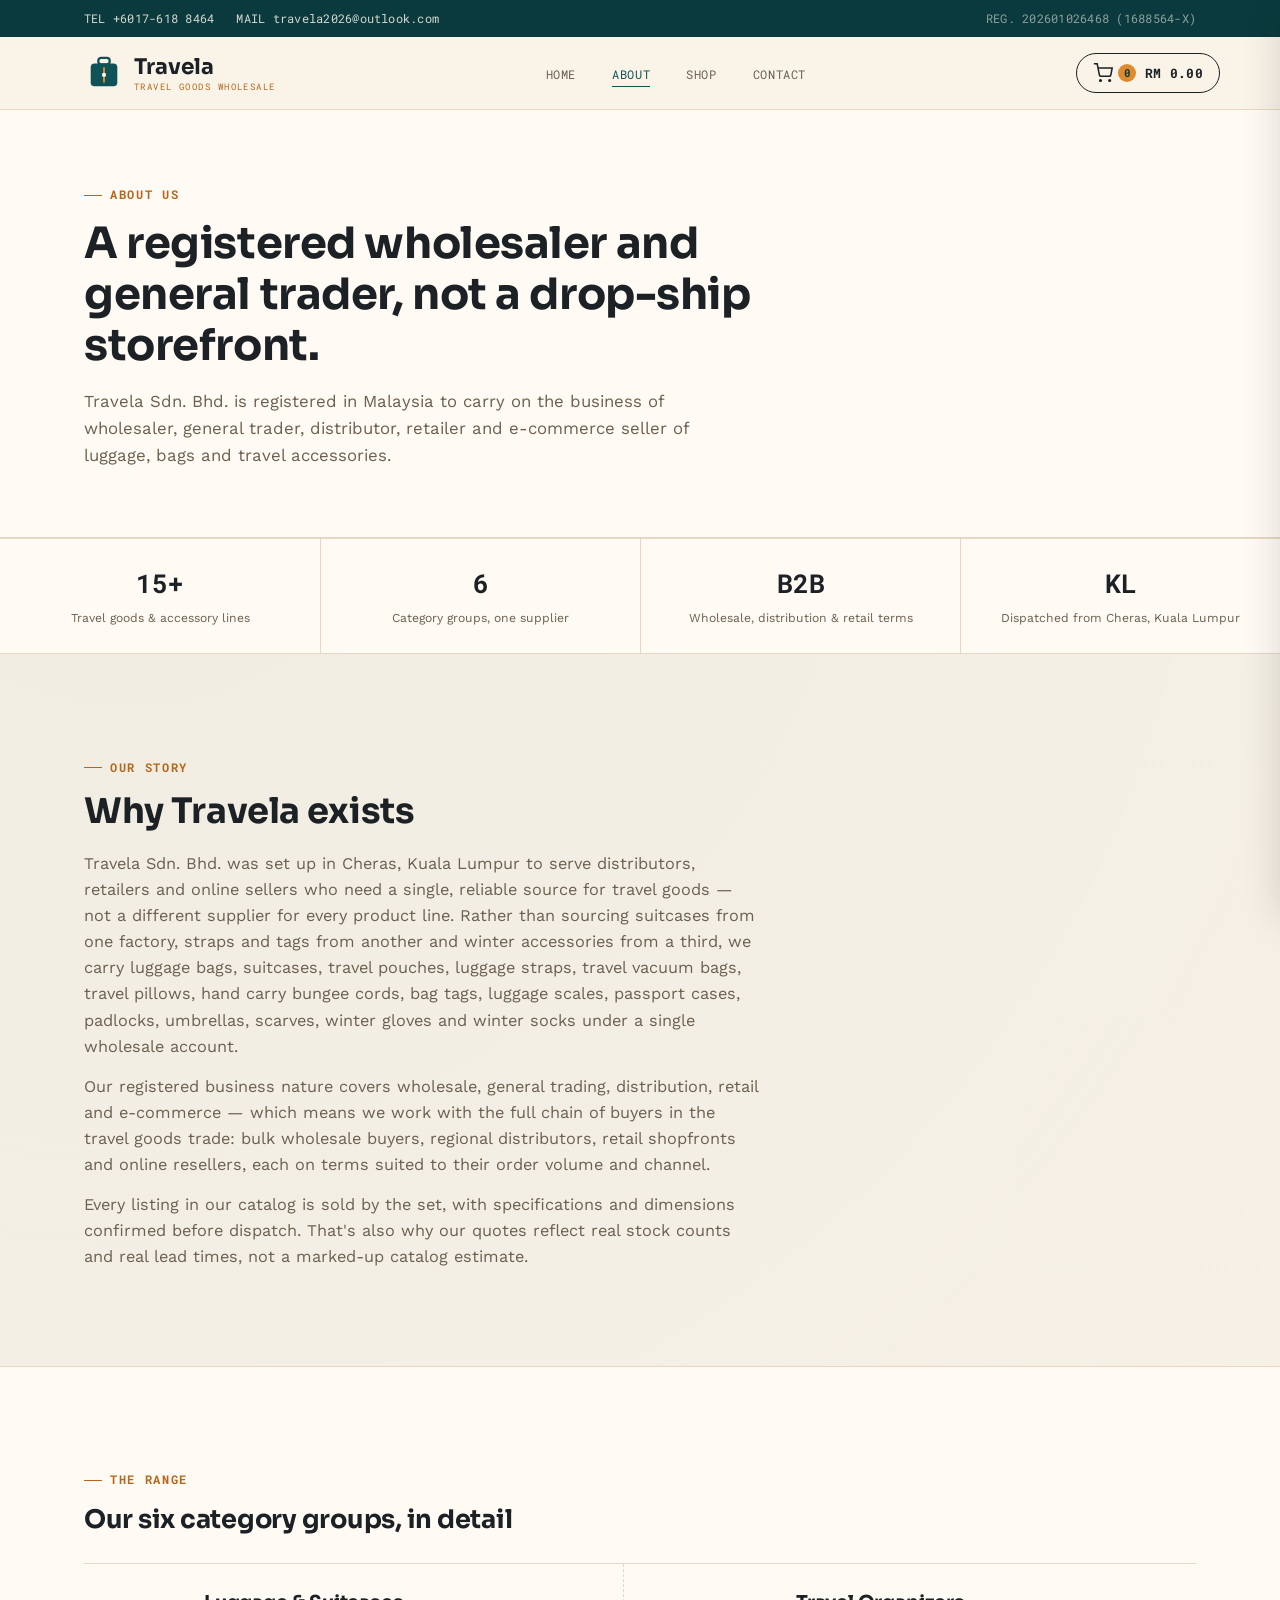
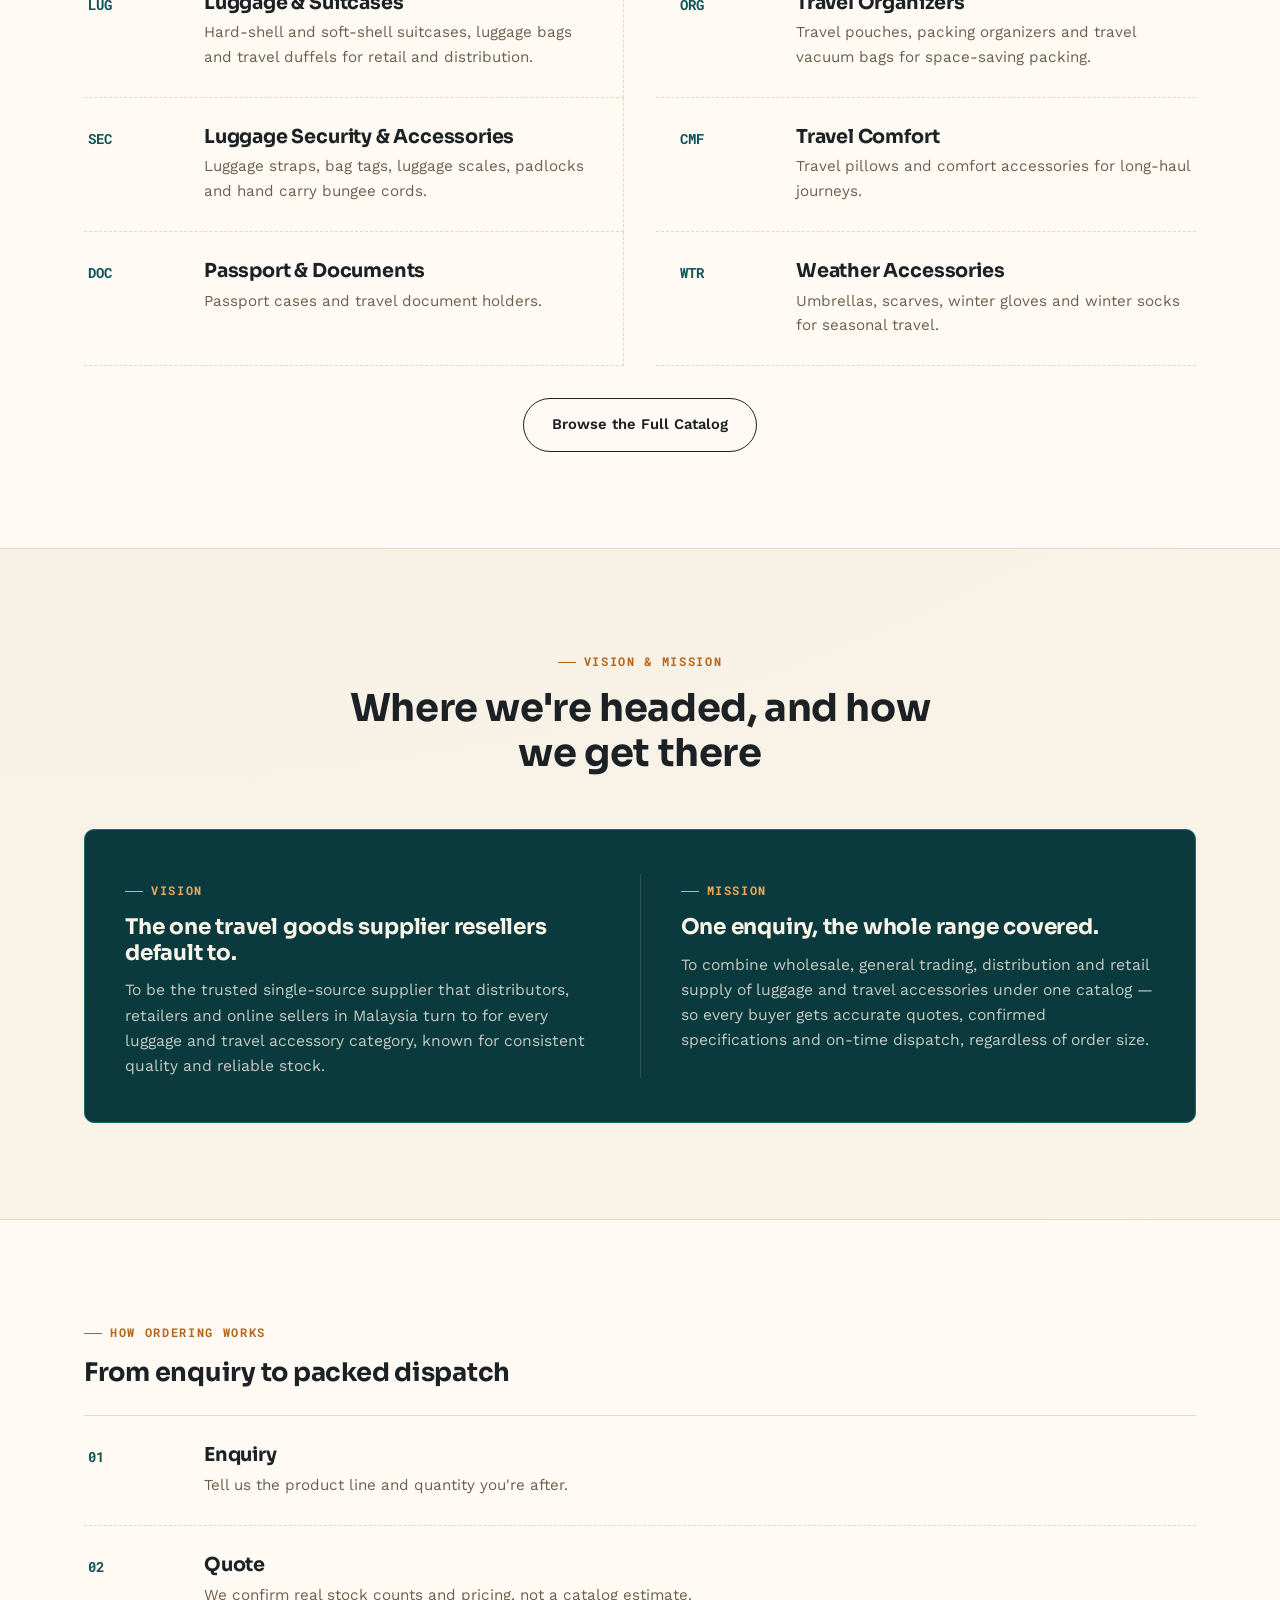
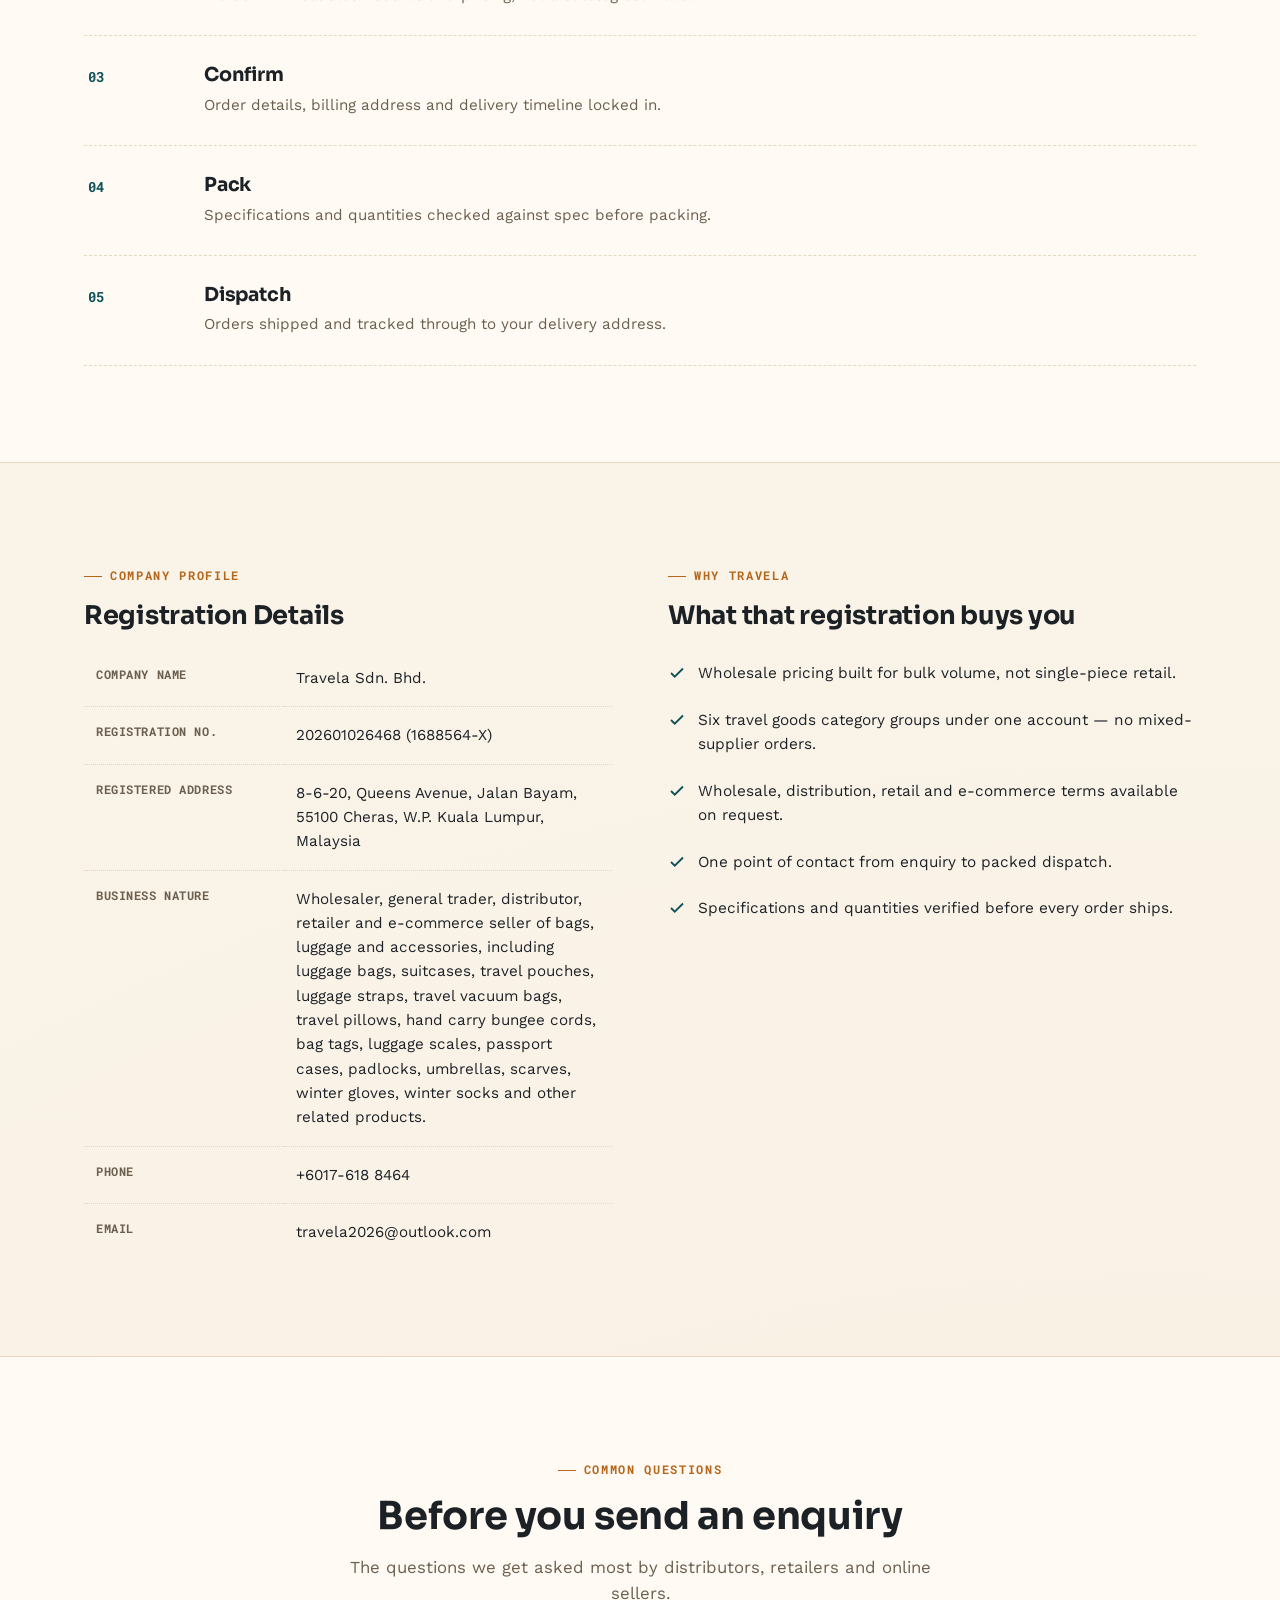
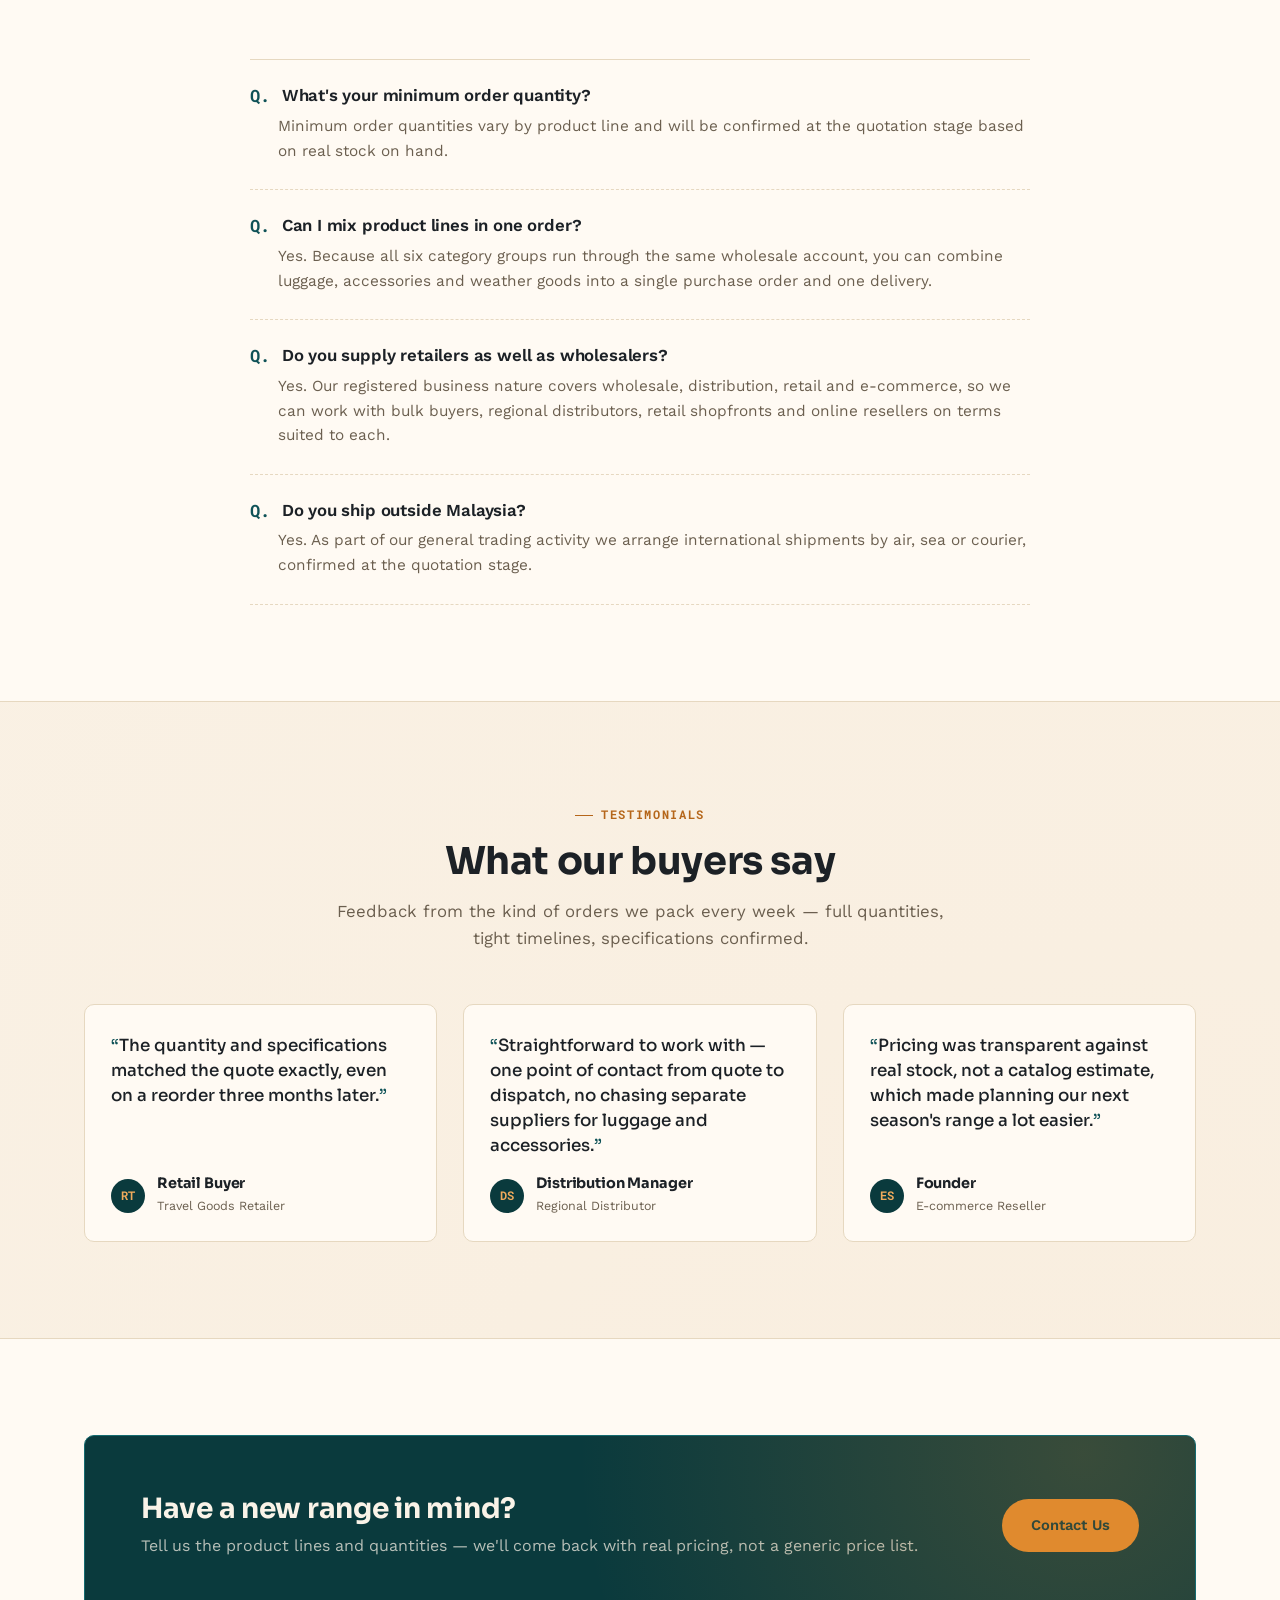
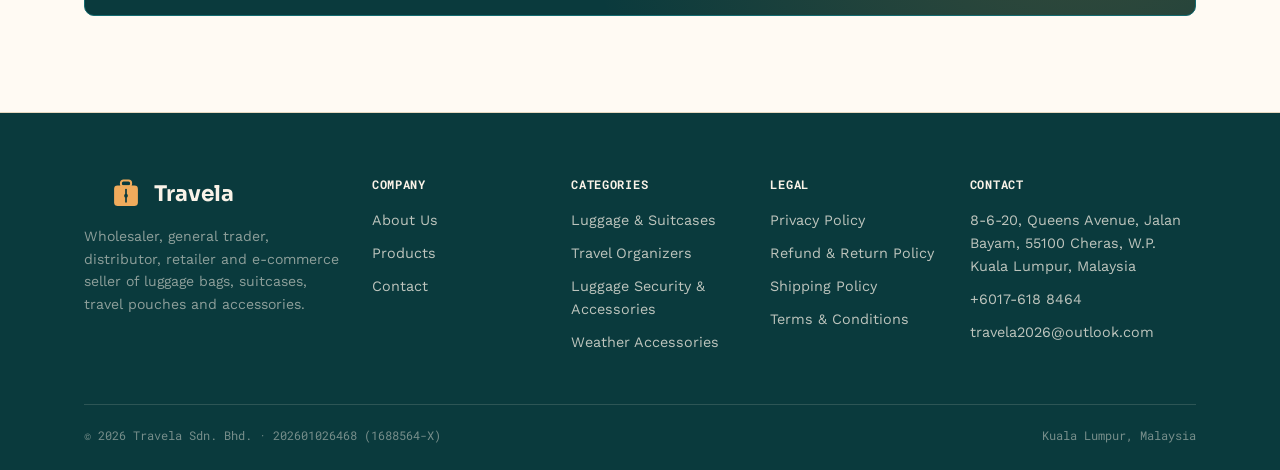
==== about.html @ ce54774d "Initial commit Travela Sdn. Bhd. — wholesale luggage, bags and travel accessories. Full site scaffol" ====
<!doctype html>
<html lang="en">
<head>
<meta charset="UTF-8">
<meta name="viewport" content="width=device-width, initial-scale=1.0">
<title>About Us | Travela Sdn. Bhd.</title>
<meta name="description" content="Learn about Travela Sdn. Bhd. — company registration, business nature and what we offer as a wholesaler, general trader, distributor, retailer and e-commerce seller of luggage, bags and travel accessories.">
<meta property="og:title" content="About Us | Travela Sdn. Bhd.">
<meta property="og:description" content="Learn about Travela Sdn. Bhd. — company registration, business nature and what we offer as a wholesaler, general trader, distributor, retailer and e-commerce seller of luggage, bags and travel accessories.">
<meta property="og:type" content="website">
<meta property="og:url" content="https://travela.shop/about">
<meta name="twitter:card" content="summary">
<link rel="icon" type="image/svg+xml" href="assets/favicon.svg">
<link rel="stylesheet" href="css/style.css">
</head>
<body>

<div class="topbar">
  <div class="container">
    <div class="contact-links">
      <span>TEL +6017-618 8464</span>
      <span>MAIL travela2026@outlook.com</span>
    </div>
    <div class="reg-no">REG. 202601026468 (1688564-X)</div>
  </div>
</div>

<header class="site-header">
  <nav class="nav container">
    <a href="/" class="brand">
      <svg class="brand-mark" viewBox="0 0 40 40">
        <rect x="14" y="4" width="12" height="7" rx="3" fill="none" stroke="var(--petrol)" stroke-width="2.4"/>
        <rect x="6" y="10" width="28" height="24" rx="4" fill="var(--petrol)"/>
        <rect x="19" y="14" width="2" height="16" fill="var(--amber)"/>
        <circle cx="20" cy="22" r="2.2" fill="var(--sand)"/>
      </svg>
      <span class="brand-text">Travela<small>Travel Goods Wholesale</small></span>
    </a>
    <ul class="nav-links">
      <li><a href="/">Home</a></li>
      <li><a href="about" class="active">About</a></li>
      <li><a href="products">Shop</a></li>
      <li><a href="contact">Contact</a></li>
    </ul>
    <div class="nav-actions">
      <button type="button" class="cart-toggle" data-cart-toggle aria-label="Open quote cart" aria-expanded="false">
        <svg class="cart-toggle__icon" width="20" height="20" viewBox="0 0 24 24" fill="none" stroke="currentColor" stroke-width="1.8"><circle cx="9" cy="21" r="1"/><circle cx="20" cy="21" r="1"/><path d="M1 1h4l2.68 13.39a2 2 0 0 0 2 1.61h9.72a2 2 0 0 0 2-1.61L23 6H6"/></svg>
        <span class="cart-count" data-cart-count>0</span>
        <span class="cart-toggle__total" data-cart-total>RM 0</span>
      </button>
      <button class="nav-toggle" aria-label="Toggle navigation" aria-expanded="false">
        <span></span><span></span><span></span>
      </button>
    </div>
  </nav>
</header>

<section class="about-hero">
  <div class="container">
    <span class="eyebrow">About Us</span>
    <h1 style="font-size:clamp(1.9rem,3.5vw,2.7rem); max-width:760px;">A registered wholesaler and general trader, not a drop-ship storefront.</h1>
    <p style="color:var(--muted); max-width:640px; margin-top:16px; font-size:1.05rem;">Travela Sdn. Bhd. is registered in Malaysia to carry on the business of wholesaler, general trader, distributor, retailer and e-commerce seller of luggage, bags and travel accessories.</p>
  </div>
</section>

<section class="stat-strip">
  <div data-reveal>
    <strong>15+</strong>
    <span>Travel goods &amp; accessory lines</span>
  </div>
  <div data-reveal>
    <strong>6</strong>
    <span>Category groups, one supplier</span>
  </div>
  <div data-reveal>
    <strong>B2B</strong>
    <span>Wholesale, distribution &amp; retail terms</span>
  </div>
  <div data-reveal>
    <strong>KL</strong>
    <span>Dispatched from Cheras, Kuala Lumpur</span>
  </div>
</section>

<section class="section">
  <div class="container">
    <span class="eyebrow">Our Story</span>
    <h2 style="font-size:clamp(1.6rem,3vw,2.2rem); max-width:720px; margin-bottom:18px;">Why Travela exists</h2>
    <p style="color:var(--muted); max-width:680px; font-size:1.02rem; margin-bottom:14px;">Travela Sdn. Bhd. was set up in Cheras, Kuala Lumpur to serve distributors, retailers and online sellers who need a single, reliable source for travel goods &mdash; not a different supplier for every product line. Rather than sourcing suitcases from one factory, straps and tags from another and winter accessories from a third, we carry luggage bags, suitcases, travel pouches, luggage straps, travel vacuum bags, travel pillows, hand carry bungee cords, bag tags, luggage scales, passport cases, padlocks, umbrellas, scarves, winter gloves and winter socks under a single wholesale account.</p>
    <p style="color:var(--muted); max-width:680px; font-size:1.02rem; margin-bottom:14px;">Our registered business nature covers wholesale, general trading, distribution, retail and e-commerce &mdash; which means we work with the full chain of buyers in the travel goods trade: bulk wholesale buyers, regional distributors, retail shopfronts and online resellers, each on terms suited to their order volume and channel.</p>
    <p style="color:var(--muted); max-width:680px; font-size:1.02rem;">Every listing in our catalog is sold by the set, with specifications and dimensions confirmed before dispatch. That's also why our quotes reflect real stock counts and real lead times, not a marked-up catalog estimate.</p>
  </div>
</section>

<section class="section section--alt">
  <div class="container">
    <div class="section-head" style="text-align:left; margin:0 0 28px; max-width:none;">
      <span class="eyebrow">The Range</span>
      <h2 style="font-size:1.6rem;">Our six category groups, in detail</h2>
    </div>
    <div class="rail rail--split">
      <div class="rail-row" data-reveal>
        <span class="rail-code mono">LUG</span>
        <div class="rail-body">
          <h3>Luggage &amp; Suitcases</h3>
          <p>Hard-shell and soft-shell suitcases, luggage bags and travel duffels for retail and distribution.</p>
        </div>
      </div>
      <div class="rail-row" data-reveal>
        <span class="rail-code mono">ORG</span>
        <div class="rail-body">
          <h3>Travel Organizers</h3>
          <p>Travel pouches, packing organizers and travel vacuum bags for space-saving packing.</p>
        </div>
      </div>
      <div class="rail-row" data-reveal>
        <span class="rail-code mono">SEC</span>
        <div class="rail-body">
          <h3>Luggage Security &amp; Accessories</h3>
          <p>Luggage straps, bag tags, luggage scales, padlocks and hand carry bungee cords.</p>
        </div>
      </div>
      <div class="rail-row" data-reveal>
        <span class="rail-code mono">CMF</span>
        <div class="rail-body">
          <h3>Travel Comfort</h3>
          <p>Travel pillows and comfort accessories for long-haul journeys.</p>
        </div>
      </div>
      <div class="rail-row" data-reveal>
        <span class="rail-code mono">DOC</span>
        <div class="rail-body">
          <h3>Passport &amp; Documents</h3>
          <p>Passport cases and travel document holders.</p>
        </div>
      </div>
      <div class="rail-row" data-reveal>
        <span class="rail-code mono">WTR</span>
        <div class="rail-body">
          <h3>Weather Accessories</h3>
          <p>Umbrellas, scarves, winter gloves and winter socks for seasonal travel.</p>
        </div>
      </div>
    </div>
    <div style="text-align:center; margin-top:32px;">
      <a href="products" class="btn btn--outline-dark">Browse the Full Catalog</a>
    </div>
  </div>
</section>

<section class="section">
  <div class="container">
    <div class="section-head">
      <span class="eyebrow">Vision &amp; Mission</span>
      <h2>Where we're headed, and how we get there</h2>
    </div>
    <div class="compass-panel" data-reveal>
      <div>
        <span class="eyebrow">Vision</span>
        <h3>The one travel goods supplier resellers default to.</h3>
        <p>To be the trusted single-source supplier that distributors, retailers and online sellers in Malaysia turn to for every luggage and travel accessory category, known for consistent quality and reliable stock.</p>
      </div>
      <div class="compass-panel__divider" aria-hidden="true"></div>
      <div>
        <span class="eyebrow">Mission</span>
        <h3>One enquiry, the whole range covered.</h3>
        <p>To combine wholesale, general trading, distribution and retail supply of luggage and travel accessories under one catalog &mdash; so every buyer gets accurate quotes, confirmed specifications and on-time dispatch, regardless of order size.</p>
      </div>
    </div>
  </div>
</section>

<section class="section section--alt">
  <div class="container">
    <div class="section-head" style="text-align:left; margin:0 0 28px; max-width:none;">
      <span class="eyebrow">How Ordering Works</span>
      <h2 style="font-size:1.6rem;">From enquiry to packed dispatch</h2>
    </div>
    <div class="rail">
      <div class="rail-row" data-reveal>
        <span class="rail-code mono">01</span>
        <div class="rail-body">
          <h3>Enquiry</h3>
          <p>Tell us the product line and quantity you're after.</p>
        </div>
      </div>
      <div class="rail-row" data-reveal>
        <span class="rail-code mono">02</span>
        <div class="rail-body">
          <h3>Quote</h3>
          <p>We confirm real stock counts and pricing, not a catalog estimate.</p>
        </div>
      </div>
      <div class="rail-row" data-reveal>
        <span class="rail-code mono">03</span>
        <div class="rail-body">
          <h3>Confirm</h3>
          <p>Order details, billing address and delivery timeline locked in.</p>
        </div>
      </div>
      <div class="rail-row" data-reveal>
        <span class="rail-code mono">04</span>
        <div class="rail-body">
          <h3>Pack</h3>
          <p>Specifications and quantities checked against spec before packing.</p>
        </div>
      </div>
      <div class="rail-row" data-reveal>
        <span class="rail-code mono">05</span>
        <div class="rail-body">
          <h3>Dispatch</h3>
          <p>Orders shipped and tracked through to your delivery address.</p>
        </div>
      </div>
    </div>
  </div>
</section>

<section class="section">
  <div class="container">
    <div class="two-col">
      <div data-reveal>
        <span class="eyebrow">Company Profile</span>
        <h2 style="font-size:1.6rem; margin-bottom:20px;">Registration Details</h2>
        <table class="info-table">
          <tr><th>Company Name</th><td>Travela Sdn. Bhd.</td></tr>
          <tr><th>Registration No.</th><td>202601026468 (1688564-X)</td></tr>
          <tr><th>Registered Address</th><td>8-6-20, Queens Avenue, Jalan Bayam, 55100 Cheras, W.P. Kuala Lumpur, Malaysia</td></tr>
          <tr><th>Business Nature</th><td>Wholesaler, general trader, distributor, retailer and e-commerce seller of bags, luggage and accessories, including luggage bags, suitcases, travel pouches, luggage straps, travel vacuum bags, travel pillows, hand carry bungee cords, bag tags, luggage scales, passport cases, padlocks, umbrellas, scarves, winter gloves, winter socks and other related products.</td></tr>
          <tr><th>Phone</th><td><a href="tel:+60176188464">+6017-618 8464</a></td></tr>
          <tr><th>Email</th><td><a href="mailto:travela2026@outlook.com">travela2026@outlook.com</a></td></tr>
        </table>
      </div>
      <div data-reveal>
        <span class="eyebrow">Why Travela</span>
        <h2 style="font-size:1.6rem; margin-bottom:20px;">What that registration buys you</h2>
        <ul class="checklist">
          <li><svg width="18" height="18" viewBox="0 0 24 24" fill="none" stroke="currentColor" stroke-width="2.5"><path d="M20 6 9 17l-5-5"/></svg> Wholesale pricing built for bulk volume, not single-piece retail.</li>
          <li><svg width="18" height="18" viewBox="0 0 24 24" fill="none" stroke="currentColor" stroke-width="2.5"><path d="M20 6 9 17l-5-5"/></svg> Six travel goods category groups under one account &mdash; no mixed-supplier orders.</li>
          <li><svg width="18" height="18" viewBox="0 0 24 24" fill="none" stroke="currentColor" stroke-width="2.5"><path d="M20 6 9 17l-5-5"/></svg> Wholesale, distribution, retail and e-commerce terms available on request.</li>
          <li><svg width="18" height="18" viewBox="0 0 24 24" fill="none" stroke="currentColor" stroke-width="2.5"><path d="M20 6 9 17l-5-5"/></svg> One point of contact from enquiry to packed dispatch.</li>
          <li><svg width="18" height="18" viewBox="0 0 24 24" fill="none" stroke="currentColor" stroke-width="2.5"><path d="M20 6 9 17l-5-5"/></svg> Specifications and quantities verified before every order ships.</li>
        </ul>
      </div>
    </div>
  </div>
</section>

<section class="section section--alt">
  <div class="container">
    <div class="section-head">
      <span class="eyebrow">Common Questions</span>
      <h2>Before you send an enquiry</h2>
      <p>The questions we get asked most by distributors, retailers and online sellers.</p>
    </div>
    <div class="faq-list">
      <div class="faq-item" data-reveal>
        <h3>What's your minimum order quantity?</h3>
        <p>Minimum order quantities vary by product line and will be confirmed at the quotation stage based on real stock on hand.</p>
      </div>
      <div class="faq-item" data-reveal>
        <h3>Can I mix product lines in one order?</h3>
        <p>Yes. Because all six category groups run through the same wholesale account, you can combine luggage, accessories and weather goods into a single purchase order and one delivery.</p>
      </div>
      <div class="faq-item" data-reveal>
        <h3>Do you supply retailers as well as wholesalers?</h3>
        <p>Yes. Our registered business nature covers wholesale, distribution, retail and e-commerce, so we can work with bulk buyers, regional distributors, retail shopfronts and online resellers on terms suited to each.</p>
      </div>
      <div class="faq-item" data-reveal>
        <h3>Do you ship outside Malaysia?</h3>
        <p>Yes. As part of our general trading activity we arrange international shipments by air, sea or courier, confirmed at the quotation stage.</p>
      </div>
    </div>
  </div>
</section>

<section class="section">
  <div class="container">
    <div class="section-head">
      <span class="eyebrow">Testimonials</span>
      <h2>What our buyers say</h2>
      <p>Feedback from the kind of orders we pack every week &mdash; full quantities, tight timelines, specifications confirmed.</p>
    </div>
    <div class="grid grid--3">
      <div class="testimonial-card" data-reveal>
        <p class="testimonial-quote">The quantity and specifications matched the quote exactly, even on a reorder three months later.</p>
        <div class="testimonial-attrib">
          <div class="testimonial-mark">RT</div>
          <div>
            <h4>Retail Buyer</h4>
            <span>Travel Goods Retailer</span>
          </div>
        </div>
      </div>
      <div class="testimonial-card" data-reveal>
        <p class="testimonial-quote">Straightforward to work with &mdash; one point of contact from quote to dispatch, no chasing separate suppliers for luggage and accessories.</p>
        <div class="testimonial-attrib">
          <div class="testimonial-mark">DS</div>
          <div>
            <h4>Distribution Manager</h4>
            <span>Regional Distributor</span>
          </div>
        </div>
      </div>
      <div class="testimonial-card" data-reveal>
        <p class="testimonial-quote">Pricing was transparent against real stock, not a catalog estimate, which made planning our next season's range a lot easier.</p>
        <div class="testimonial-attrib">
          <div class="testimonial-mark">ES</div>
          <div>
            <h4>Founder</h4>
            <span>E-commerce Reseller</span>
          </div>
        </div>
      </div>
    </div>
  </div>
</section>

<section class="section section--alt">
  <div class="container">
    <div class="cta-banner">
      <div>
        <h2>Have a new range in mind?</h2>
        <p>Tell us the product lines and quantities &mdash; we'll come back with real pricing, not a generic price list.</p>
      </div>
      <div class="cta-actions">
        <a href="contact" class="btn btn--amber">Contact Us</a>
      </div>
    </div>
  </div>
</section>

<footer class="site-footer">
  <div class="container">
    <div class="footer-grid">
      <div class="footer-brand">
        <div class="brand" style="color:#faf3e8;">
          <svg class="brand-mark" viewBox="0 0 40 40">
            <rect x="14" y="4" width="12" height="7" rx="3" fill="none" stroke="var(--amber-light)" stroke-width="2.4"/>
            <rect x="6" y="10" width="28" height="24" rx="4" fill="var(--amber-light)"/>
            <rect x="19" y="14" width="2" height="16" fill="var(--petrol-deep)"/>
            <circle cx="20" cy="22" r="2.2" fill="var(--petrol-deep)"/>
          </svg>
          <span>Travela</span>
        </div>
        <p>Wholesaler, general trader, distributor, retailer and e-commerce seller of luggage bags, suitcases, travel pouches and accessories.</p>
      </div>
      <div>
        <h4>Company</h4>
        <ul>
          <li><a href="about">About Us</a></li>
          <li><a href="products">Products</a></li>
          <li><a href="contact">Contact</a></li>
        </ul>
      </div>
      <div>
        <h4>Categories</h4>
        <ul>
          <li><a href="products">Luggage &amp; Suitcases</a></li>
          <li><a href="products">Travel Organizers</a></li>
          <li><a href="products">Luggage Security &amp; Accessories</a></li>
          <li><a href="products">Weather Accessories</a></li>
        </ul>
      </div>
      <div>
        <h4>Legal</h4>
        <ul>
          <li><a href="privacy-policy">Privacy Policy</a></li>
          <li><a href="refund-policy">Refund &amp; Return Policy</a></li>
          <li><a href="shipping-policy">Shipping Policy</a></li>
          <li><a href="terms-conditions">Terms &amp; Conditions</a></li>
        </ul>
      </div>
      <div>
        <h4>Contact</h4>
        <ul>
          <li>8-6-20, Queens Avenue, Jalan Bayam, 55100 Cheras, W.P. Kuala Lumpur, Malaysia</li>
          <li><a href="tel:+60176188464">+6017-618 8464</a></li>
          <li><a href="mailto:travela2026@outlook.com">travela2026@outlook.com</a></li>
        </ul>
      </div>
    </div>
    <div class="footer-bottom">
      <span>&copy; <span id="year"></span> Travela Sdn. Bhd. &middot; 202601026468 (1688564-X)</span>
      <span>Kuala Lumpur, Malaysia</span>
    </div>
  </div>
</footer>

<script src="js/cart.js"></script>
<script src="js/main.js"></script>
</body>
</html>
---- css/style.css ----
@import url('https://fonts.googleapis.com/css2?family=Sora:wght@400;500;600;700;800&family=Work+Sans:wght@400;500;600;700&family=Roboto+Mono:wght@400;500;700&display=swap');

:root {
  /* Boarding-pass palette — travel goods / luggage identity */
  --ink: #1c2126;
  --charcoal: #2a3138;
  --petrol: #0f5257;
  --petrol-deep: #0a3a3d;
  --petrol-mid: #146b70;
  --petrol-text: #0f5257; /* AA-safe on sand/panel backgrounds (~6.2:1) */
  --amber: #e08a2e;
  --amber-light: #f0ab5c;
  --amber-text: #b5661a; /* AA-safe amber for small text/links (~4.7:1) */
  --sand: #faf3e8;
  --sand-deep: #f0e4d0;
  --panel: #fffaf3;
  --line: #e6d8c0;
  --muted: #6b5f4f; /* AA-safe muted text on sand/panel */
  --white: #ffffff;
  --radius: 4px;
  --radius-lg: 10px;
  --shadow-sm: 0 2px 10px rgba(28, 33, 38, 0.08);
  --shadow-md: 0 16px 36px rgba(28, 33, 38, 0.16);
  --max-width: 1160px;
  font-size: 16px;
}

* { box-sizing: border-box; margin: 0; padding: 0; }

html { scroll-behavior: smooth; }

@media (prefers-reduced-motion: reduce) {
  html { scroll-behavior: auto; }
  * { animation-duration: 0.01ms !important; animation-iteration-count: 1 !important; transition-duration: 0.01ms !important; }
}

body {
  font-family: 'Work Sans', -apple-system, BlinkMacSystemFont, 'Segoe UI', sans-serif;
  color: var(--ink);
  background: var(--sand);
  line-height: 1.6;
  -webkit-font-smoothing: antialiased;
  background-image:
    radial-gradient(circle at 10% 6%, rgba(15,82,87,0.04), transparent 42%),
    radial-gradient(circle at 90% 94%, rgba(224,138,46,0.05), transparent 42%);
}

h1, h2, h3, h4 {
  font-family: 'Sora', -apple-system, sans-serif;
  font-weight: 700;
  line-height: 1.18;
  color: var(--ink);
  letter-spacing: -0.01em;
}

a { color: inherit; text-decoration: none; }

img, svg { display: block; max-width: 100%; }

ul { list-style: none; }

:focus-visible {
  outline: 2.5px solid var(--petrol);
  outline-offset: 3px;
}

.container {
  max-width: var(--max-width);
  margin: 0 auto;
  padding: 0 24px;
}

.mono {
  font-family: 'Roboto Mono', monospace;
}

.eyebrow {
  display: inline-flex;
  align-items: center;
  gap: 8px;
  font-family: 'Roboto Mono', monospace;
  font-size: 0.74rem;
  font-weight: 700;
  letter-spacing: 0.14em;
  text-transform: uppercase;
  color: var(--amber-text);
  margin-bottom: 14px;
}
.eyebrow::before {
  content: "";
  width: 18px;
  height: 1px;
  background: var(--amber-text);
  display: inline-block;
}
.section--dark .eyebrow,
.hero .eyebrow { color: var(--amber-light); }
.section--dark .eyebrow::before,
.hero .eyebrow::before { background: var(--amber-light); }

.section { padding: 96px 0; }
.section--tight { padding: 64px 0; }
.section--alt { background: var(--panel); border-top: 1px solid var(--line); border-bottom: 1px solid var(--line); }
.section--dark { background: var(--petrol-deep); color: var(--sand); }

.section-head {
  max-width: 640px;
  margin: 0 auto 52px;
  text-align: center;
}
.section-head h2 { font-size: clamp(1.8rem, 3vw, 2.5rem); margin-bottom: 14px; }
.section-head p { color: var(--muted); font-size: 1.05rem; }
.section--dark .section-head p { color: rgba(250,243,232,0.72); }

/* Scroll reveal */
[data-reveal] {
  opacity: 0;
  transform: translateY(18px);
  transition: opacity 0.7s cubic-bezier(0.2, 0.7, 0.2, 1), transform 0.7s cubic-bezier(0.2, 0.7, 0.2, 1);
}
[data-reveal].is-visible { opacity: 1; transform: none; }

/* Buttons */
.btn {
  display: inline-flex;
  align-items: center;
  justify-content: center;
  gap: 8px;
  padding: 14px 28px;
  border-radius: 999px;
  font-weight: 600;
  font-size: 0.92rem;
  font-family: 'Work Sans', sans-serif;
  border: 1.5px solid transparent;
  cursor: pointer;
  transition: transform 0.15s ease, box-shadow 0.15s ease, background 0.15s ease, color 0.15s ease, border-color 0.15s ease;
}
.btn:hover { transform: translateY(-1px); }

.btn--amber { background: var(--amber); color: var(--petrol-deep); }
.btn--amber:hover { background: var(--amber-light); box-shadow: var(--shadow-md); }

.btn--outline { border-color: rgba(250,243,232,0.45); color: var(--sand); }
.btn--outline:hover { background: rgba(250,243,232,0.12); border-color: var(--sand); }

.btn--outline-dark { border-color: var(--ink); color: var(--ink); }
.btn--outline-dark:hover { background: var(--ink); color: var(--sand); }

.btn--sm { padding: 9px 18px; font-size: 0.82rem; }

/* Top bar */
.topbar {
  background: var(--petrol-deep);
  color: rgba(250,243,232,0.85);
  font-family: 'Roboto Mono', monospace;
  font-size: 0.76rem;
  letter-spacing: 0.02em;
}
.topbar .container {
  display: flex;
  justify-content: space-between;
  align-items: center;
  padding-top: 9px;
  padding-bottom: 9px;
  flex-wrap: wrap;
  gap: 6px;
}
.topbar a { color: rgba(250,243,232,0.85); }
.topbar a:hover { color: var(--amber-light); }
.topbar .contact-links { display: flex; gap: 22px; flex-wrap: wrap; }
.topbar .contact-links span { display: inline-flex; align-items: center; gap: 6px; }
.topbar .reg-no { opacity: 0.65; }

/* Header / Nav */
.site-header {
  background: var(--sand);
  border-bottom: 1px solid var(--line);
  position: sticky;
  top: 0;
  z-index: 50;
}
.nav {
  display: flex;
  align-items: center;
  justify-content: space-between;
  padding: 16px 0;
}
.brand {
  display: flex;
  align-items: center;
  gap: 11px;
  padding-left: 25px;
  font-family: 'Sora', sans-serif;
  font-weight: 700;
  font-size: 1.35rem;
  color: var(--ink);
}
.brand-mark { width: 38px; height: 38px; flex-shrink: 0; }
.footer-brand .brand-mark { width: 34px; height: 34px; }
.brand-text { display: flex; flex-direction: column; line-height: 1.05; }
.brand-text small {
  display: block;
  font-family: 'Roboto Mono', monospace;
  font-weight: 400;
  font-size: 0.56rem;
  letter-spacing: 0.16em;
  text-transform: uppercase;
  color: var(--amber-text);
  margin-top: 3px;
}

.nav-links { display: flex; gap: 8px; align-items: center; }
.nav-links a {
  font-family: 'Roboto Mono', monospace;
  font-weight: 400;
  font-size: 0.78rem;
  letter-spacing: 0.05em;
  text-transform: uppercase;
  color: var(--muted);
  position: relative;
  padding: 8px 14px;
}
.nav-links a:hover { color: var(--ink); }
.nav-links a.active { color: var(--petrol); }
.nav-links a.active::after {
  content: "";
  position: absolute;
  left: 14px; right: 14px; bottom: 3px;
  height: 1px;
  background: var(--petrol);
}

.nav-actions { display: flex; align-items: center; gap: 10px; }

/* Cart toggle */
.cart-toggle {
  display: inline-flex;
  align-items: center;
  gap: 9px;
  padding: 9px 16px;
  border-radius: 999px;
  border: 1.5px solid var(--ink);
  background: transparent;
  color: var(--ink);
  cursor: pointer;
  font-family: 'Roboto Mono', monospace;
  font-weight: 700;
  font-size: 0.82rem;
  transition: background 0.15s ease, color 0.15s ease, border-color 0.15s ease, transform 0.15s ease;
}
.cart-toggle:hover { background: var(--ink); color: var(--sand); transform: translateY(-1px); }
.cart-toggle.has-items { border-color: var(--petrol); color: var(--petrol-text); }
.cart-toggle.has-items:hover { background: var(--petrol); color: var(--sand); }
.cart-toggle__icon { flex-shrink: 0; }
.cart-count {
  display: inline-flex;
  align-items: center;
  justify-content: center;
  min-width: 18px;
  height: 18px;
  padding: 0 4px;
  border-radius: 999px;
  background: var(--amber);
  color: var(--petrol-deep);
  font-size: 0.68rem;
  font-weight: 700;
  margin-left: -4px;
}
.cart-toggle__total { letter-spacing: 0.02em; }
.cart-toggle--pulse { animation: cartPulse 0.4s ease; }
@keyframes cartPulse {
  0% { transform: scale(1); }
  35% { transform: scale(1.12); }
  100% { transform: scale(1); }
}

/* Cart drawer */
.cart-overlay {
  position: fixed;
  inset: 0;
  background: rgba(28, 33, 38, 0.5);
  opacity: 0;
  pointer-events: none;
  transition: opacity 0.25s ease;
  z-index: 90;
}
.cart-overlay.is-open { opacity: 1; pointer-events: auto; }

.cart-drawer {
  position: fixed;
  top: 0;
  right: 0;
  bottom: 0;
  width: min(420px, 100%);
  background: var(--sand);
  box-shadow: var(--shadow-md);
  transform: translateX(100%);
  transition: transform 0.3s cubic-bezier(0.2, 0.7, 0.2, 1);
  z-index: 91;
  display: flex;
  flex-direction: column;
}
.cart-drawer.is-open { transform: translateX(0); }

.cart-drawer__head {
  display: flex;
  align-items: center;
  justify-content: space-between;
  padding: 22px 24px;
  border-bottom: 1px solid var(--line);
}
.cart-drawer__head h3 { font-size: 1.15rem; }
.cart-drawer__close {
  background: none;
  border: none;
  font-size: 1.6rem;
  line-height: 1;
  cursor: pointer;
  color: var(--muted);
  padding: 4px 8px;
}
.cart-drawer__close:hover { color: var(--ink); }

.cart-drawer__body { flex: 1; overflow-y: auto; padding: 12px 24px; }
.cart-empty { color: var(--muted); font-size: 0.92rem; padding: 24px 0; }

.cart-line {
  display: flex;
  flex-direction: row;
  align-items: flex-start;
  gap: 14px;
  padding: 16px 0;
  border-bottom: 1px dashed var(--line);
}
.cart-line__thumb {
  width: 56px;
  height: 56px;
  flex-shrink: 0;
  object-fit: cover;
  border-radius: var(--radius);
  border: 1px solid var(--line);
  background: var(--panel);
}
.cart-line__thumb--empty {
  background: var(--panel);
  background-image: linear-gradient(135deg, var(--line) 0%, var(--line) 8%, transparent 8%, transparent 50%, var(--line) 50%, var(--line) 58%, transparent 58%, transparent 100%);
  background-size: 10px 10px;
}
.cart-line__main { flex: 1; min-width: 0; display: flex; flex-direction: column; gap: 10px; }
.cart-line__info { display: flex; flex-direction: column; gap: 3px; }
.cart-line__name { font-size: 0.92rem; font-weight: 500; }
.cart-line__sku { font-size: 0.72rem; color: var(--muted); }
.cart-line__controls { display: flex; align-items: center; justify-content: space-between; gap: 10px; }
.cart-line__price { font-size: 0.86rem; font-weight: 600; }
.cart-line__remove {
  background: none;
  border: none;
  font-size: 1.2rem;
  line-height: 1;
  color: var(--muted);
  cursor: pointer;
  padding: 2px 6px;
}
.cart-line__remove:hover { color: var(--petrol); }

.cart-drawer__foot {
  padding: 20px 24px 24px;
  border-top: 1px solid var(--line);
  display: flex;
  flex-direction: column;
  gap: 14px;
}
.cart-drawer__subtotal {
  display: flex;
  align-items: baseline;
  justify-content: space-between;
  font-family: 'Roboto Mono', monospace;
}
.cart-drawer__subtotal span { font-size: 0.78rem; text-transform: uppercase; letter-spacing: 0.05em; color: var(--muted); }
.cart-drawer__subtotal strong { font-size: 1.3rem; color: var(--ink); }
.cart-drawer__clear {
  background: none;
  border: none;
  font-size: 0.8rem;
  color: var(--muted);
  text-decoration: underline;
  text-underline-offset: 2px;
  cursor: pointer;
  align-self: center;
}
.cart-drawer__clear:hover { color: var(--petrol); }

body.cart-open { overflow: hidden; }

/* Quantity stepper */
.qty-stepper { display: inline-flex; align-items: center; border: 1px solid var(--line); border-radius: 999px; overflow: hidden; }
.qty-btn {
  background: var(--panel);
  border: none;
  width: 30px;
  height: 30px;
  font-size: 1rem;
  cursor: pointer;
  color: var(--ink);
  transition: background 0.15s ease;
}
.qty-btn:hover { background: var(--sand-deep); }
.qty-input {
  width: 44px;
  text-align: center;
  border: none;
  border-left: 1px solid var(--line);
  border-right: 1px solid var(--line);
  height: 30px;
  font-family: 'Roboto Mono', monospace;
  font-size: 0.85rem;
  background: var(--panel);
  color: var(--ink);
  -moz-appearance: textfield;
}
.qty-input::-webkit-outer-spin-button, .qty-input::-webkit-inner-spin-button { -webkit-appearance: none; margin: 0; }
.qty-stepper--sm .qty-btn { width: 26px; height: 26px; }
.qty-stepper--sm .qty-input { width: 38px; height: 26px; }

/* Size select — shown only on products with a sizes[] entry */
.size-select {
  height: 32px;
  padding: 0 10px;
  border: 1px solid var(--line);
  border-radius: 999px;
  background: var(--panel);
  color: var(--ink);
  font-family: 'Roboto Mono', monospace;
  font-size: 0.8rem;
  cursor: pointer;
}
.size-select:focus { outline: none; border-color: var(--petrol); }
.product-detail__buy .size-select { height: 46px; padding: 0 14px; font-size: 0.88rem; }

.nav-toggle {
  display: none;
  flex-direction: column;
  gap: 5px;
  background: none;
  border: none;
  cursor: pointer;
  padding: 6px;
}
.nav-toggle span { width: 24px; height: 2px; background: var(--ink); border-radius: 2px; }

/* Hero */
.hero {
  background: var(--petrol-deep);
  color: var(--sand);
  position: relative;
  overflow: hidden;
}
.hero::after {
  content: "";
  position: absolute;
  inset: 0;
  background-image: radial-gradient(circle at 85% 15%, rgba(224,138,46,0.18), transparent 45%);
  pointer-events: none;
}
.hero .container {
  position: relative;
  padding-top: 88px;
  padding-bottom: 56px;
}
.hero h1 {
  font-size: clamp(2.4rem, 4.6vw, 4rem);
  color: var(--sand);
  margin-bottom: 22px;
  max-width: 820px;
}
.hero p.lead {
  font-size: 1.15rem;
  color: rgba(250,243,232,0.78);
  max-width: 640px;
  margin-bottom: 34px;
}
.hero-actions { display: flex; gap: 14px; flex-wrap: wrap; margin-bottom: 64px; }

/* Hero lower row — boarding pass + inline quick facts */
.hero-cover__foot {
  display: grid;
  grid-template-columns: 0.95fr 1.05fr;
  gap: 56px;
  align-items: center;
  border-top: 1px solid rgba(250,243,232,0.14);
  padding-top: 44px;
}
.hero-facts { display: grid; grid-template-columns: repeat(2, 1fr); gap: 28px 24px; }
.hero-facts div strong {
  display: block;
  font-family: 'Roboto Mono', monospace;
  font-size: 1.7rem;
  font-weight: 700;
  color: var(--amber-light);
}
.hero-facts div span { font-size: 0.82rem; color: rgba(250,243,232,0.68); }

/* Boarding pass — hero signature panel, a ticket-stub card with a perforated tear line and barcode */
.boarding-pass {
  position: relative;
  background: var(--panel);
  color: var(--ink);
  border-radius: var(--radius-lg);
  box-shadow: var(--shadow-md);
  transform: rotate(-1.4deg);
  overflow: hidden;
}
.boarding-pass__head {
  padding: 22px 26px 16px;
  display: flex;
  justify-content: space-between;
  align-items: baseline;
}
.boarding-pass__head h3 {
  font-family: 'Roboto Mono', monospace;
  font-size: 0.8rem;
  letter-spacing: 0.08em;
  text-transform: uppercase;
  font-weight: 700;
  color: var(--petrol-text);
}
.boarding-pass__head span { font-family: 'Roboto Mono', monospace; font-size: 0.7rem; color: var(--muted); }
.boarding-pass__body { padding: 4px 26px 20px; display: grid; grid-template-columns: 1fr 1fr; gap: 16px 20px; }
.boarding-pass__field dt {
  font-family: 'Roboto Mono', monospace;
  font-size: 0.64rem;
  letter-spacing: 0.08em;
  text-transform: uppercase;
  color: var(--muted);
  margin-bottom: 4px;
}
.boarding-pass__field dd { font-weight: 600; font-size: 0.95rem; }
.boarding-pass__perf {
  position: relative;
  height: 0;
  border-top: 2px dashed var(--line);
  margin: 4px 0;
}
.boarding-pass__perf::before, .boarding-pass__perf::after {
  content: "";
  position: absolute;
  top: -11px;
  width: 22px;
  height: 22px;
  border-radius: 50%;
  background: var(--petrol-deep);
}
.boarding-pass__perf::before { left: -37px; }
.boarding-pass__perf::after { right: -37px; }
.boarding-pass__stub { padding: 18px 26px 24px; display: flex; align-items: center; justify-content: space-between; gap: 16px; }
.boarding-pass__stub p { font-size: 0.86rem; color: var(--muted); max-width: 220px; }
.boarding-pass__barcode {
  flex-shrink: 0;
  width: 84px;
  height: 40px;
  background-image: repeating-linear-gradient(90deg, var(--ink) 0px, var(--ink) 2px, transparent 2px, transparent 5px, var(--ink) 5px, var(--ink) 6px, transparent 6px, transparent 10px);
}

/* Spec bar — flight-info-board style single-row strip, not a boxed feature grid */
.spec-bar {
  display: flex;
  flex-wrap: wrap;
  align-items: center;
  justify-content: center;
  background: var(--petrol-deep);
  color: var(--sand);
}
.spec-bar__item {
  display: flex;
  align-items: baseline;
  gap: 10px;
  padding: 22px 32px;
  border-left: 1px dashed rgba(250,243,232,0.25);
}
.spec-bar__item:first-child { border-left: none; }
.spec-bar__item strong { font-family: 'Roboto Mono', monospace; font-size: 1.1rem; color: var(--amber-light); }
.spec-bar__item span { font-size: 0.86rem; color: rgba(250,243,232,0.75); }

/* Grid */
.grid { display: grid; gap: 26px; }
.grid--4 { grid-template-columns: repeat(4, 1fr); }
.grid--3 { grid-template-columns: repeat(3, 1fr); }
.grid--2 { grid-template-columns: repeat(2, 1fr); }

/* Luggage tag — category cards shaped like a real hand-luggage tag */
.luggage-tag {
  background: var(--panel);
  border: 1px solid var(--line);
  border-radius: var(--radius-lg) var(--radius-lg) var(--radius-lg) 22px;
  padding: 28px 22px 24px;
  position: relative;
  transition: transform 0.25s cubic-bezier(0.2,0.7,0.3,1), box-shadow 0.25s ease, border-color 0.25s ease;
}
.luggage-tag:hover { transform: translateY(-4px); box-shadow: var(--shadow-md); border-color: var(--petrol); }
.luggage-tag .tag-hole {
  position: absolute;
  bottom: 14px;
  left: 16px;
  width: 13px;
  height: 13px;
  border-radius: 50%;
  background: var(--sand);
  border: 2px solid var(--line);
}
.luggage-tag .tag-code {
  font-family: 'Roboto Mono', monospace;
  font-size: 0.68rem;
  color: var(--petrol-text);
  letter-spacing: 0.05em;
  font-weight: 700;
}
.luggage-tag h3 { font-size: 1.15rem; margin: 12px 0 8px; }
.luggage-tag p { font-size: 0.9rem; color: var(--muted); }

/* Category rail — horizontal scroll-snap strip */
.category-rail {
  display: flex;
  gap: 20px;
  overflow-x: auto;
  scroll-snap-type: x mandatory;
  padding: 6px 6px 22px;
  margin: 0 -6px;
}
.category-rail .luggage-tag { flex: 0 0 240px; scroll-snap-align: start; }
.category-rail::-webkit-scrollbar { height: 6px; }
.category-rail::-webkit-scrollbar-thumb { background: var(--line); border-radius: 999px; }

/* Stat strip */
.stat-strip { display: grid; grid-template-columns: repeat(4, 1fr); border-top: 1px solid var(--line); border-bottom: 1px solid var(--line); background: var(--panel); }
.stat-strip div { padding: 24px; border-left: 1px solid var(--line); text-align: center; }
.stat-strip div:first-child { border-left: none; }
.stat-strip strong { display: block; font-family: 'Roboto Mono', monospace; font-size: 1.6rem; font-weight: 700; color: var(--ink); }
.stat-strip span { font-size: 0.76rem; color: var(--muted); }

/* Trust line */
.trust-line { display: flex; flex-wrap: wrap; border-top: 1px solid var(--line); }
.trust-line div { flex: 1; min-width: 220px; padding: 30px 30px; border-left: 1px solid var(--line); }
.trust-line div:first-child { border-left: none; }
.trust-line h3 { font-size: 1.1rem; margin-bottom: 6px; }
.trust-line p { color: var(--muted); font-size: 0.9rem; }

/* Product catalog — shared card, shop layout with sidebar filter */
.shop-toolbar { display: flex; align-items: center; justify-content: space-between; gap: 20px; flex-wrap: wrap; margin-bottom: 32px; padding-bottom: 20px; border-bottom: 1px solid var(--line); }
.search-bar { display: flex; gap: 10px; max-width: 360px; margin: 0; }
.search-bar input {
  flex: 1; padding: 13px 16px; border: 1.5px solid var(--line); border-radius: var(--radius);
  font-family: inherit; font-size: 0.95rem; background: var(--panel); color: var(--ink);
}
.search-bar input:focus { outline: none; border-color: var(--petrol); box-shadow: 0 0 0 3px rgba(15,82,87,0.12); }
.shop-count { font-family: 'Roboto Mono', monospace; font-size: 0.8rem; color: var(--muted); white-space: nowrap; }

.shop-layout { display: grid; grid-template-columns: 224px 1fr; gap: 44px; align-items: start; }
.shop-sidebar { position: sticky; top: 96px; display: flex; flex-direction: column; gap: 2px; }
.shop-sidebar button {
  display: flex; align-items: center; justify-content: space-between; gap: 8px;
  width: 100%; text-align: left; padding: 11px 4px; border: none; background: none; cursor: pointer;
  font-family: 'Work Sans', sans-serif; font-size: 0.92rem; font-weight: 600; color: var(--muted);
  border-bottom: 1px solid var(--line);
}
.shop-sidebar button:hover { color: var(--ink); }
.shop-sidebar button.is-active { color: var(--petrol-text); }
.shop-sidebar button .count { font-family: 'Roboto Mono', monospace; font-size: 0.72rem; font-weight: 500; color: var(--muted); }

.filter-pills { display: flex; flex-wrap: wrap; gap: 10px; }
.filter-pill {
  display: inline-flex; align-items: center; gap: 8px;
  padding: 9px 16px; border-radius: 999px; border: 1.5px solid var(--line);
  background: var(--panel); color: var(--ink); font-size: 0.85rem; font-weight: 600;
  cursor: pointer; transition: border-color 0.15s ease, background 0.15s ease, color 0.15s ease;
}
.filter-pill:hover { border-color: var(--petrol); }
.filter-pill.is-active { background: var(--petrol-deep); border-color: var(--petrol-deep); color: var(--sand); }
.filter-pill .count { font-family: 'Roboto Mono', monospace; font-size: 0.68rem; opacity: 0.6; }

.product-category { margin-bottom: 52px; scroll-margin-top: 90px; }
.product-category:last-child { margin-bottom: 0; }
.product-category__head {
  display: flex;
  align-items: baseline;
  gap: 14px;
  margin-bottom: 24px;
  padding-bottom: 12px;
  border-bottom: 1.5px solid var(--ink);
}
.product-category__head .tag-code { color: var(--petrol-text); font-weight: 700; font-family: 'Roboto Mono', monospace; font-size: 0.78rem; }
.product-category__head h2 { font-size: 1.4rem; }

.product-category__empty {
  padding: 40px 0;
  color: var(--muted);
  font-size: 0.95rem;
  border: 1px dashed var(--line);
  border-radius: var(--radius);
  text-align: center;
}

.product-card {
  background: var(--panel);
  border: 1px solid var(--line);
  border-radius: var(--radius);
  position: relative;
  display: flex;
  flex-direction: column;
  overflow: hidden;
  cursor: pointer;
  transition: transform 0.25s cubic-bezier(0.2,0.7,0.3,1), box-shadow 0.25s ease, border-color 0.25s ease;
}
.product-card:hover { transform: translateY(-4px); box-shadow: var(--shadow-md); border-color: var(--petrol); }
.product-card__media { display: block; position: relative; aspect-ratio: 1 / 1; background: var(--sand-deep); }
.product-card__media img { width: 100%; height: 100%; object-fit: cover; display: block; }
.product-card__media .tag-code {
  position: absolute;
  top: 10px;
  right: 10px;
  background: rgba(28,33,38,0.72);
  color: var(--sand);
  padding: 4px 9px;
  border-radius: 4px;
  font-size: 0.64rem;
  letter-spacing: 0.02em;
  font-family: 'Roboto Mono', monospace;
}
.product-card__body { padding: 16px 22px 22px; display: flex; flex-direction: column; flex-grow: 1; }
.product-card h3 { font-size: 1.05rem; margin: 0 0 8px; display: flex; align-items: baseline; gap: 8px; flex-wrap: wrap; }
.product-card h3:hover { color: var(--petrol); }
.product-card h3 small { font-size: 0.68rem; color: var(--muted); font-weight: 500; font-family: 'Roboto Mono', monospace; }
.product-card__body > p { font-size: 0.88rem; color: var(--muted); flex-grow: 1; margin-bottom: 20px; }

.product-card__footer {
  display: flex;
  flex-wrap: wrap;
  align-items: center;
  justify-content: space-between;
  gap: 12px;
  padding-top: 16px;
  border-top: 1px dashed var(--line);
}
.product-price {
  font-family: 'Roboto Mono', monospace;
  font-weight: 700;
  font-size: 1rem;
  color: var(--ink);
}
.product-price small { font-weight: 400; font-size: 0.72rem; color: var(--muted); margin-left: 3px; }

.product-card--link { text-decoration: none; }
.product-card--link:hover h3 { color: var(--petrol); }

/* Product detail page */
.breadcrumb { display: flex; align-items: center; gap: 8px; font-size: 0.78rem; color: var(--muted); flex-wrap: wrap; }
.breadcrumb a { color: var(--muted); }
.breadcrumb a:hover { color: var(--petrol); }
.breadcrumb span[aria-hidden] { color: var(--line); }

.product-detail {
  display: grid;
  grid-template-columns: 0.85fr 1.15fr;
  gap: 48px;
  align-items: start;
  margin-bottom: 56px;
}
.product-detail__media {
  background: var(--panel);
  border: 1px solid var(--line);
  border-radius: var(--radius-lg);
  position: relative;
  overflow: hidden;
  aspect-ratio: 1 / 1;
}
.product-detail__media img { width: 100%; height: 100%; object-fit: cover; display: block; }
.product-detail__media .tag-code {
  position: absolute;
  top: 14px;
  right: 14px;
  background: rgba(28,33,38,0.72);
  color: var(--sand);
  padding: 5px 10px;
  border-radius: 4px;
  font-size: 0.7rem;
  letter-spacing: 0.02em;
  font-family: 'Roboto Mono', monospace;
}
.product-detail__media--placeholder {
  padding: 50px 30px;
  display: flex;
  flex-direction: column;
  align-items: center;
  justify-content: center;
  text-align: center;
  min-height: 340px;
  gap: 18px;
  aspect-ratio: auto;
}
.product-detail__media-label { font-size: 0.8rem; color: var(--muted); max-width: 240px; }

.product-detail__info h1 { font-size: clamp(1.6rem, 2.6vw, 2.1rem); margin: 10px 0 14px; }
.product-detail__short { color: var(--muted); font-size: 1rem; margin-bottom: 26px; }
.product-detail__buy {
  display: flex;
  flex-wrap: wrap;
  align-items: center;
  gap: 16px;
  padding: 22px 0;
  border-top: 1px solid var(--line);
  border-bottom: 1px solid var(--line);
  margin-bottom: 16px;
}
.product-detail__buy .product-price { font-size: 1.3rem; }

.product-detail__body { max-width: 780px; margin: 0 auto 64px; }
.product-detail__body h2 { font-size: 1.25rem; margin-bottom: 14px; padding-bottom: 10px; border-bottom: 1px solid var(--line); }
.product-detail__body > p#detail-description { font-size: 1rem; line-height: 1.8; color: var(--ink); margin-bottom: 40px; }
.product-detail__body .info-table { margin-bottom: 20px; table-layout: fixed; }
.product-detail__body .info-table th { width: 260px; }
.product-detail__body .info-table td { word-break: break-word; }

.product-detail__related { border-top: 1px solid var(--line); padding-top: 48px; }

/* Testimonial cards */
.testimonial-card {
  background: var(--panel);
  border: 1px solid var(--line);
  border-radius: var(--radius-lg);
  padding: 28px 26px 24px;
  display: flex;
  flex-direction: column;
  gap: 16px;
}
.testimonial-quote {
  font-family: 'Sora', sans-serif;
  font-style: normal;
  font-weight: 500;
  font-size: 1.05rem;
  line-height: 1.5;
  color: var(--ink);
}
.testimonial-quote::before { content: "\201C"; color: var(--petrol); }
.testimonial-quote::after { content: "\201D"; color: var(--petrol); }
.testimonial-attrib { display: flex; align-items: center; gap: 12px; margin-top: auto; }
.testimonial-mark {
  width: 34px;
  height: 34px;
  border-radius: 50%;
  background: var(--petrol-deep);
  color: var(--amber-light);
  display: flex;
  align-items: center;
  justify-content: center;
  font-family: 'Roboto Mono', monospace;
  font-size: 0.72rem;
  font-weight: 700;
  flex-shrink: 0;
}
.testimonial-attrib h4 { font-size: 0.9rem; margin: 0; }
.testimonial-attrib span { font-size: 0.78rem; color: var(--muted); }

/* Vision & Mission — one plaque split by a centre divider */
.compass-panel {
  background: var(--petrol-deep);
  color: var(--sand);
  border-radius: var(--radius-lg);
  padding: 44px 40px;
  border: 1px solid var(--petrol-mid);
  display: grid;
  grid-template-columns: 1fr 1px 1fr;
  gap: 40px;
  align-items: start;
}
.compass-panel__divider { background: rgba(250,243,232,0.16); align-self: stretch; }
.compass-panel .eyebrow { color: var(--amber-light); }
.compass-panel .eyebrow::before { background: var(--amber-light); }
.compass-panel h3 { color: var(--sand); font-size: 1.35rem; margin-bottom: 12px; }
.compass-panel p { color: rgba(250,243,232,0.78); font-size: 0.98rem; }

/* Rail — capability / process list rendered as numbered rows */
.rail { border-top: 1px solid var(--line); }
.rail-row {
  display: grid;
  grid-template-columns: 92px 1fr;
  gap: 24px;
  padding: 28px 4px;
  border-bottom: 1px dashed var(--line);
  transition: background 0.2s ease;
}
.rail-row:hover { background: rgba(15,82,87,0.05); }
.rail-code {
  font-family: 'Roboto Mono', monospace;
  font-size: 0.85rem;
  color: var(--petrol-text);
  font-weight: 700;
  padding-top: 3px;
}
.rail-body h3 { font-size: 1.2rem; margin-bottom: 6px; }
.rail-body p { color: var(--muted); font-size: 0.95rem; max-width: 640px; }
.rail--split { display: grid; grid-template-columns: 1fr 1fr; column-gap: 32px; border-top: 1px solid var(--line); }
.rail--split .rail-row { border-bottom: 1px dashed var(--line); }
.rail--split .rail-row:nth-child(odd) { border-right: 1px dashed var(--line); padding-right: 24px; }
.rail--split .rail-row:nth-child(even) { padding-left: 24px; }

/* FAQ — plain question/answer rows, no accordion chrome */
.faq-list { border-top: 1px solid var(--line); max-width: 780px; margin: 0 auto; }
.faq-item { padding: 26px 0; border-bottom: 1px dashed var(--line); }
.faq-item h3 {
  font-family: 'Work Sans', sans-serif;
  font-size: 1.05rem;
  font-weight: 600;
  color: var(--ink);
  margin-bottom: 8px;
  display: flex;
  gap: 12px;
}
.faq-item h3::before { content: "Q."; color: var(--petrol-text); font-family: 'Roboto Mono', monospace; font-weight: 700; flex-shrink: 0; }
.faq-item p { color: var(--muted); font-size: 0.96rem; padding-left: 28px; }

/* CTA banner */
.cta-banner {
  background: var(--petrol-deep);
  color: var(--sand);
  border-radius: var(--radius-lg);
  padding: 56px;
  display: flex;
  align-items: center;
  justify-content: space-between;
  gap: 32px;
  flex-wrap: wrap;
  position: relative;
  overflow: hidden;
  border: 1px solid var(--petrol-mid);
}
.cta-banner::after {
  content: "";
  position: absolute;
  inset: 0;
  background: radial-gradient(circle at 90% 10%, rgba(224,138,46,0.22), transparent 50%);
  pointer-events: none;
}
.cta-banner h2 { color: var(--sand); font-size: 1.75rem; margin-bottom: 8px; position: relative; }
.cta-banner p { color: rgba(250,243,232,0.72); position: relative; }
.cta-banner .cta-actions { position: relative; display: flex; gap: 14px; flex-wrap: wrap; }

/* About page */
.about-hero {
  background: var(--panel);
  padding: 68px 0;
  border-bottom: 1px solid var(--line);
}
.info-table { width: 100%; border-collapse: collapse; margin-top: 8px; }
.info-table tr { border-bottom: 1px dotted var(--line); }
.info-table tr:last-child { border-bottom: none; }
.info-table th, .info-table td { text-align: left; padding: 16px 12px; font-size: 0.95rem; vertical-align: top; }
.info-table th {
  width: 200px;
  font-family: 'Roboto Mono', monospace;
  font-size: 0.72rem;
  letter-spacing: 0.05em;
  text-transform: uppercase;
  color: var(--muted);
  font-weight: 700;
}

.two-col { display: grid; grid-template-columns: 1fr 1fr; gap: 56px; align-items: start; }
.two-col--stretch { align-items: stretch; }
.two-col--stretch > * { height: 100%; display: flex; flex-direction: column; }
.checklist li { display: flex; gap: 12px; padding: 11px 0; font-size: 0.96rem; color: var(--ink); }
.checklist li svg { color: var(--petrol); flex-shrink: 0; margin-top: 3px; }

/* Contact page */
.contact-grid { display: grid; grid-template-columns: 0.9fr 1.1fr; gap: 48px; }
.contact-card { display: flex; gap: 16px; padding: 20px 0; border-bottom: 1px dotted var(--line); }
.contact-card:last-child { border-bottom: none; }
.contact-card .icon {
  width: 42px; height: 42px;
  color: var(--petrol);
  display: flex; align-items: center; justify-content: center;
  flex-shrink: 0;
}
.contact-card h4 { font-family: 'Roboto Mono', monospace; font-size: 0.78rem; letter-spacing: 0.04em; text-transform: uppercase; margin-bottom: 5px; color: var(--muted); }
.contact-card p, .contact-card a { color: var(--ink); font-size: 0.96rem; }

.form-panel {
  background: var(--panel);
  border: 1px solid var(--line);
  border-radius: var(--radius-lg);
  padding: 38px;
}
.form-row { margin-bottom: 22px; }
.form-row label {
  display: block;
  font-family: 'Roboto Mono', monospace;
  font-size: 0.7rem;
  letter-spacing: 0.05em;
  text-transform: uppercase;
  font-weight: 700;
  margin-bottom: 8px;
  color: var(--muted);
}
.form-row input, .form-row select, .form-row textarea {
  width: 100%;
  padding: 10px 2px;
  border: none;
  border-bottom: 1.5px solid var(--line);
  border-radius: 0;
  font-family: inherit;
  font-size: 0.97rem;
  background: transparent;
  color: var(--ink);
}
.form-row select { padding: 10px 2px; }
.form-row input:focus, .form-row select:focus, .form-row textarea:focus {
  outline: none;
  border-color: var(--petrol);
}
.form-grid-2 { display: grid; grid-template-columns: 1fr 1fr; gap: 20px; }
.form-note { font-size: 0.82rem; color: var(--muted); margin-top: 16px; }

/* Checkout */
.checkout-grid { display: grid; grid-template-columns: 1.15fr 0.85fr; gap: 48px; align-items: start; }
.checkout-form-section { margin-bottom: 32px; }
.checkout-form-section:last-of-type { margin-bottom: 0; }
.checkout-form-section h3 { font-size: 1.05rem; margin-bottom: 18px; }
.form-divider { border: none; border-top: 1px dashed var(--line); margin: 32px 0; }

.payment-notice { display: flex; gap: 14px; align-items: flex-start; background: var(--sand-deep); border: 1px solid var(--line); border-radius: var(--radius); padding: 18px 20px; }
.payment-notice .icon { color: var(--petrol-text); flex-shrink: 0; margin-top: 2px; }
.payment-notice p { font-size: 0.92rem; color: var(--ink); }
.payment-notice p + p { margin-top: 6px; color: var(--muted); font-size: 0.85rem; }

.terms-row { display: flex; gap: 10px; align-items: flex-start; margin: 28px 0 22px; }
.terms-row input[type="checkbox"] { margin-top: 3px; width: 16px; height: 16px; accent-color: var(--petrol); flex-shrink: 0; }
.terms-row label { font-size: 0.88rem; color: var(--muted); }
.terms-row a { color: var(--petrol); text-decoration: underline; text-underline-offset: 2px; }

.order-summary-card { position: sticky; top: 96px; background: var(--panel); border: 1px solid var(--line); border-radius: var(--radius-lg); padding: 30px; }
.order-summary-card h3 { font-size: 1.15rem; margin-bottom: 18px; }
.order-summary-lines { max-height: 400px; overflow-y: auto; }
.order-summary-totals { border-top: 1px solid var(--line); margin-top: 14px; padding-top: 16px; display: flex; flex-direction: column; gap: 8px; }
.order-summary-row { display: flex; justify-content: space-between; align-items: baseline; font-size: 0.92rem; color: var(--muted); }
.order-summary-row.total { font-size: 1.2rem; color: var(--ink); font-weight: 700; font-family: 'Roboto Mono', monospace; padding-top: 10px; border-top: 1px dashed var(--line); margin-top: 4px; }

.map-embed {
  border-radius: var(--radius);
  overflow: hidden;
  border: 1px solid var(--line);
  margin-top: 24px;
  height: 260px;
  filter: grayscale(0.3) contrast(1.05);
}
.map-embed iframe { width: 100%; height: 100%; border: 0; }

/* Footer */
.site-footer { background: var(--petrol-deep); color: rgba(250,243,232,0.75); padding: 64px 0 24px; }
.footer-grid {
  display: grid;
  grid-template-columns: 1.3fr 0.85fr 0.85fr 0.85fr 1.15fr;
  gap: 32px;
  padding-bottom: 40px;
  border-bottom: 1px solid rgba(250,243,232,0.14);
}
.footer-grid h4 {
  color: var(--sand);
  font-family: 'Roboto Mono', monospace;
  font-size: 0.75rem;
  letter-spacing: 0.06em;
  text-transform: uppercase;
  margin-bottom: 18px;
}
.footer-grid ul li { margin-bottom: 10px; font-size: 0.9rem; }
.footer-grid ul li a:hover { color: var(--amber-light); }
.footer-brand p { font-size: 0.88rem; margin-top: 14px; max-width: 320px; color: rgba(250,243,232,0.55); }
.footer-bottom {
  padding-top: 22px;
  display: flex;
  justify-content: space-between;
  flex-wrap: wrap;
  gap: 10px;
  font-family: 'Roboto Mono', monospace;
  font-size: 0.72rem;
  color: rgba(250,243,232,0.45);
}

/* Legal / policy documents */
.legal-doc { max-width: 720px; margin: 0 auto; }
.legal-meta {
  font-family: 'Roboto Mono', monospace;
  font-size: 0.8rem;
  color: var(--muted);
  padding-bottom: 24px;
  margin-bottom: 8px;
  border-bottom: 1px dashed var(--line);
}
.legal-toc {
  background: var(--panel);
  border: 1px solid var(--line);
  border-radius: var(--radius);
  padding: 22px 24px;
  margin: 28px 0 8px;
}
.legal-toc h2 {
  font-family: 'Roboto Mono', monospace;
  font-size: 0.72rem;
  letter-spacing: 0.08em;
  text-transform: uppercase;
  color: var(--muted);
  margin-bottom: 12px;
  font-weight: 700;
}
.legal-toc ol {
  display: grid;
  grid-template-columns: 1fr 1fr;
  gap: 6px 24px;
  padding-left: 20px;
}
.legal-toc a { font-size: 0.9rem; color: var(--ink); }
.legal-toc a:hover { color: var(--petrol); }

.legal-doc section { margin-top: 44px; }
.legal-doc h2 {
  display: flex;
  align-items: baseline;
  gap: 12px;
  font-size: 1.3rem;
  margin-bottom: 16px;
  padding-bottom: 10px;
  border-bottom: 1px solid var(--line);
}
.legal-doc h2 .clause-no {
  font-family: 'Roboto Mono', monospace;
  font-size: 0.8rem;
  font-weight: 700;
  color: var(--petrol-text);
  flex-shrink: 0;
}
.legal-doc h3 { font-size: 1.05rem; margin: 20px 0 8px; }
.legal-doc p { font-size: 0.98rem; color: var(--ink); line-height: 1.8; margin-bottom: 14px; }
.legal-doc p.muted-note { color: var(--muted); font-size: 0.88rem; }
.legal-doc ul, .legal-doc ol.plain { padding-left: 22px; margin-bottom: 14px; }
.legal-doc li { font-size: 0.98rem; color: var(--ink); line-height: 1.75; margin-bottom: 8px; }
.legal-doc strong { font-weight: 600; }
.legal-doc a.inline-link { color: var(--petrol); text-decoration: underline; text-underline-offset: 2px; }

/* Responsive */
@media (max-width: 900px) {
  .hero-cover__foot { grid-template-columns: 1fr; gap: 32px; }
  .hero-facts { grid-template-columns: repeat(2, 1fr); }
  .grid--4 { grid-template-columns: repeat(2, 1fr); }
  .grid--3 { grid-template-columns: repeat(2, 1fr); }
  .two-col { grid-template-columns: 1fr; gap: 32px; }
  .contact-grid { grid-template-columns: 1fr; }
  .checkout-grid { grid-template-columns: 1fr; }
  .order-summary-card { position: static; }
  .footer-grid { grid-template-columns: 1fr 1fr; }
  .stat-strip { grid-template-columns: repeat(2, 1fr); }
  .stat-strip div:nth-child(3) { border-left: none; }
  .trust-line { flex-direction: column; }
  .trust-line div { border-left: none; border-top: 1px solid var(--line); }
  .trust-line div:first-child { border-top: none; }
  .compass-panel { grid-template-columns: 1fr; }
  .compass-panel__divider { display: none; }
  .rail--split { grid-template-columns: 1fr; }
  .rail--split .rail-row:nth-child(odd) { border-right: none; padding-right: 4px; }
  .rail--split .rail-row:nth-child(even) { padding-left: 4px; }
  .shop-layout { grid-template-columns: 1fr; }
  .shop-sidebar { position: static; flex-direction: row; flex-wrap: wrap; gap: 8px; }
  .shop-sidebar button { width: auto; border: 1px solid var(--line); border-radius: 999px; padding: 8px 14px; }
  .product-detail { grid-template-columns: 1fr; }
  .boarding-pass__body { grid-template-columns: 1fr; }
}

@media (max-width: 720px) {
  .nav-links {
    position: absolute;
    top: 100%;
    left: 0;
    right: 0;
    background: var(--sand);
    border-bottom: 1px solid var(--line);
    flex-direction: column;
    align-items: flex-start;
    padding: 20px 24px;
    gap: 4px;
    display: none;
  }
  .nav-links.open { display: flex; }
  .nav-links a { padding: 12px 0; }
  .nav-actions { gap: 6px; }
  .cart-toggle { padding: 9px 11px; gap: 0; }
  .cart-toggle__total { display: none; }
  .cart-count { margin-left: 0; }
  .nav-toggle { display: flex; padding: 10px; }
  .grid--4, .grid--3, .grid--2 { grid-template-columns: 1fr; }
  .cta-banner { padding: 36px 24px; flex-direction: column; align-items: flex-start; }
  .footer-grid { grid-template-columns: 1fr; }
  .form-grid-2 { grid-template-columns: 1fr; }
  .topbar .container { justify-content: center; text-align: center; gap: 2px; padding-top: 8px; padding-bottom: 8px; }
  .topbar .contact-links { gap: 2px; justify-content: center; width: 100%; }
  .topbar .reg-no { font-size: 0.7rem; }
  .rail-row { grid-template-columns: 1fr; gap: 8px; }
  .stat-strip { grid-template-columns: 1fr 1fr; }
  .shop-toolbar { flex-direction: column; align-items: stretch; }
  .search-bar { max-width: none; }
  .legal-toc ol { grid-template-columns: 1fr; }
  .legal-doc h2 { flex-direction: column; gap: 2px; }
  .cart-drawer { width: 100%; }
  .product-card__footer .btn { width: 100%; }
  .product-detail__buy .btn { width: 100%; }
  .spec-bar__item { padding: 16px 20px; border-left: none; border-top: 1px dashed rgba(250,243,232,0.25); flex: 1 1 45%; }
  .spec-bar__item:first-child { border-top: none; }
  .hero-facts { grid-template-columns: 1fr; }
  .category-rail .luggage-tag { flex-basis: 200px; }
  .boarding-pass { transform: rotate(0); }
  .boarding-pass__perf::before, .boarding-pass__perf::after { display: none; }

  /* Prevent iOS Safari from auto-zooming on focus (triggers under 16px) */
  .form-row input, .form-row select, .form-row textarea, .qty-input { font-size: 16px; }

  /* Roomier touch targets in the cart drawer */
  .cart-line__controls { flex-wrap: wrap; row-gap: 10px; }
  .qty-stepper--sm .qty-btn { width: 30px; height: 30px; }
  .qty-stepper--sm .qty-input { width: 40px; height: 30px; }
  .cart-line__remove { padding: 8px 10px; }
  .cart-drawer__close { padding: 8px 10px; }
}

@media (max-width: 560px) {
  .info-table, .info-table tbody, .info-table tr, .info-table th, .info-table td {
    display: block;
    width: auto !important;
  }
  .info-table tr { padding: 12px 0; }
  .info-table th { padding: 0 0 6px; }
  .info-table td { padding: 0; }
}
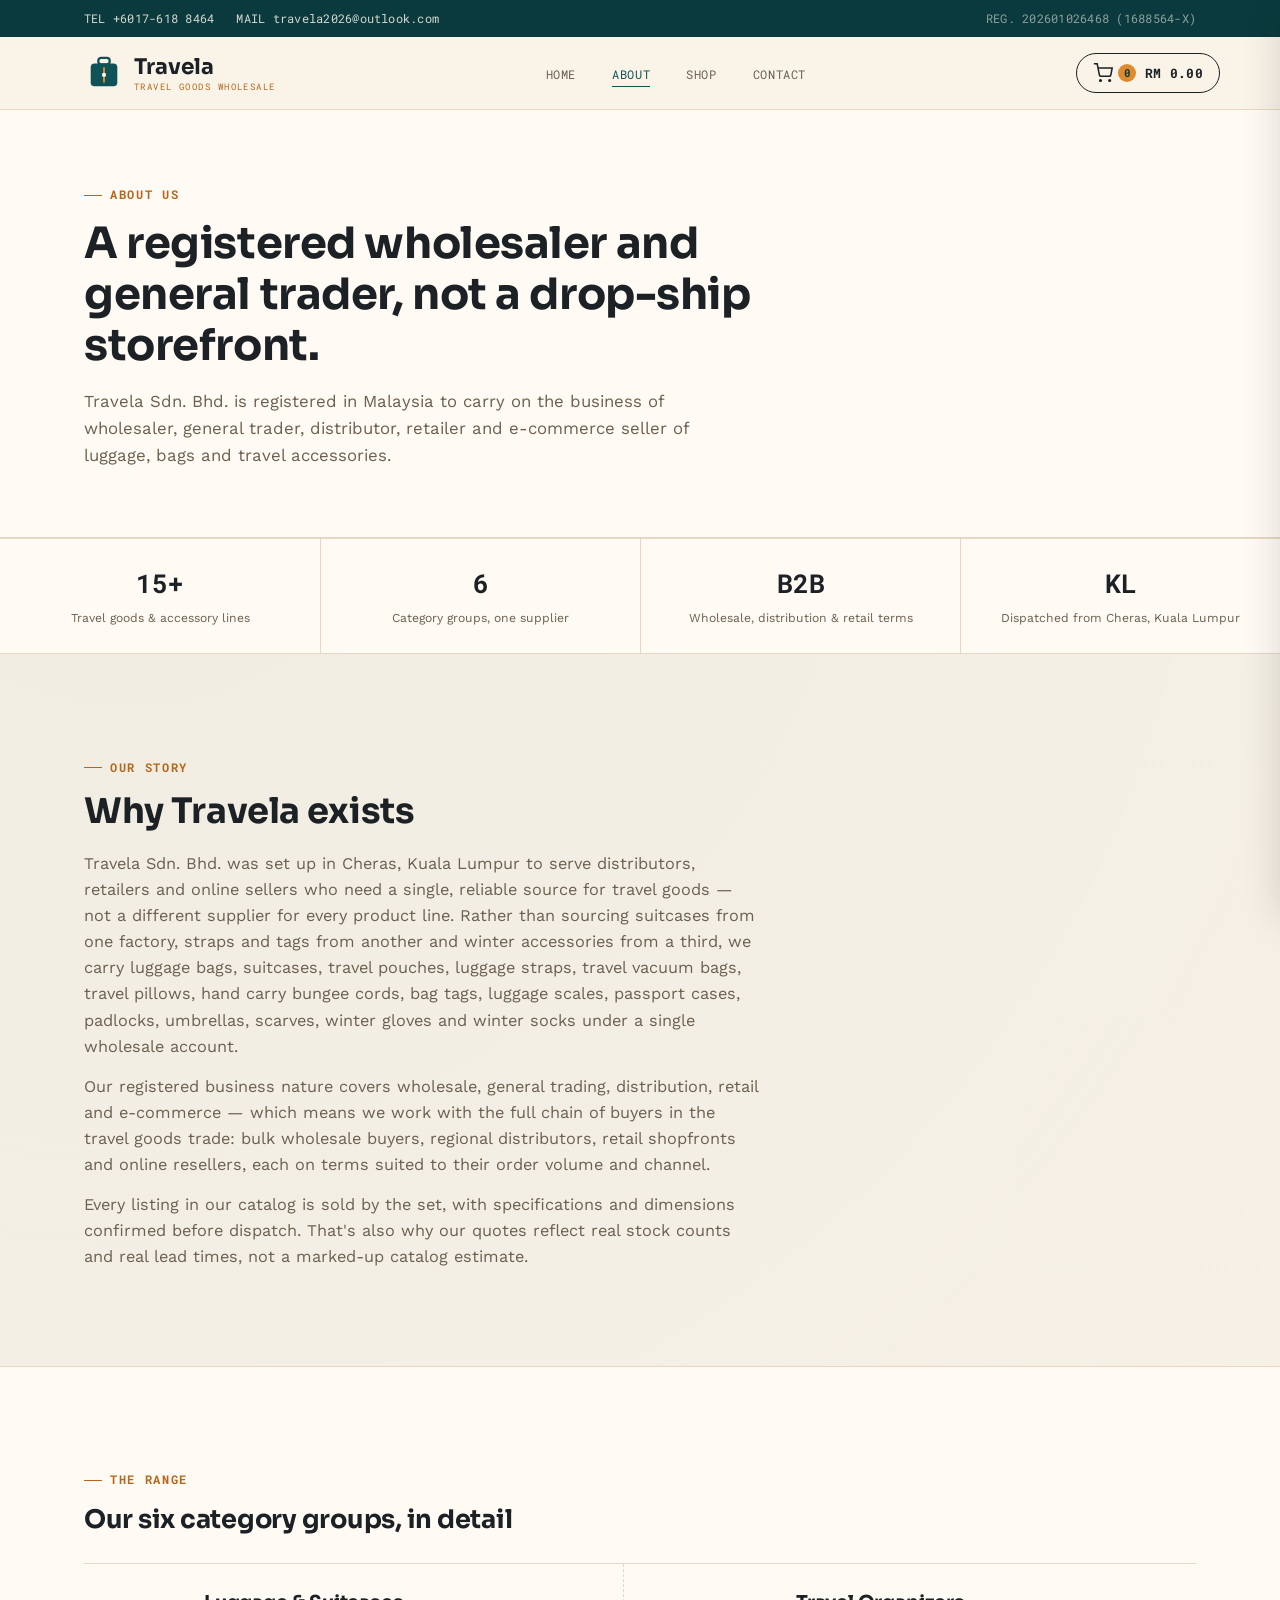
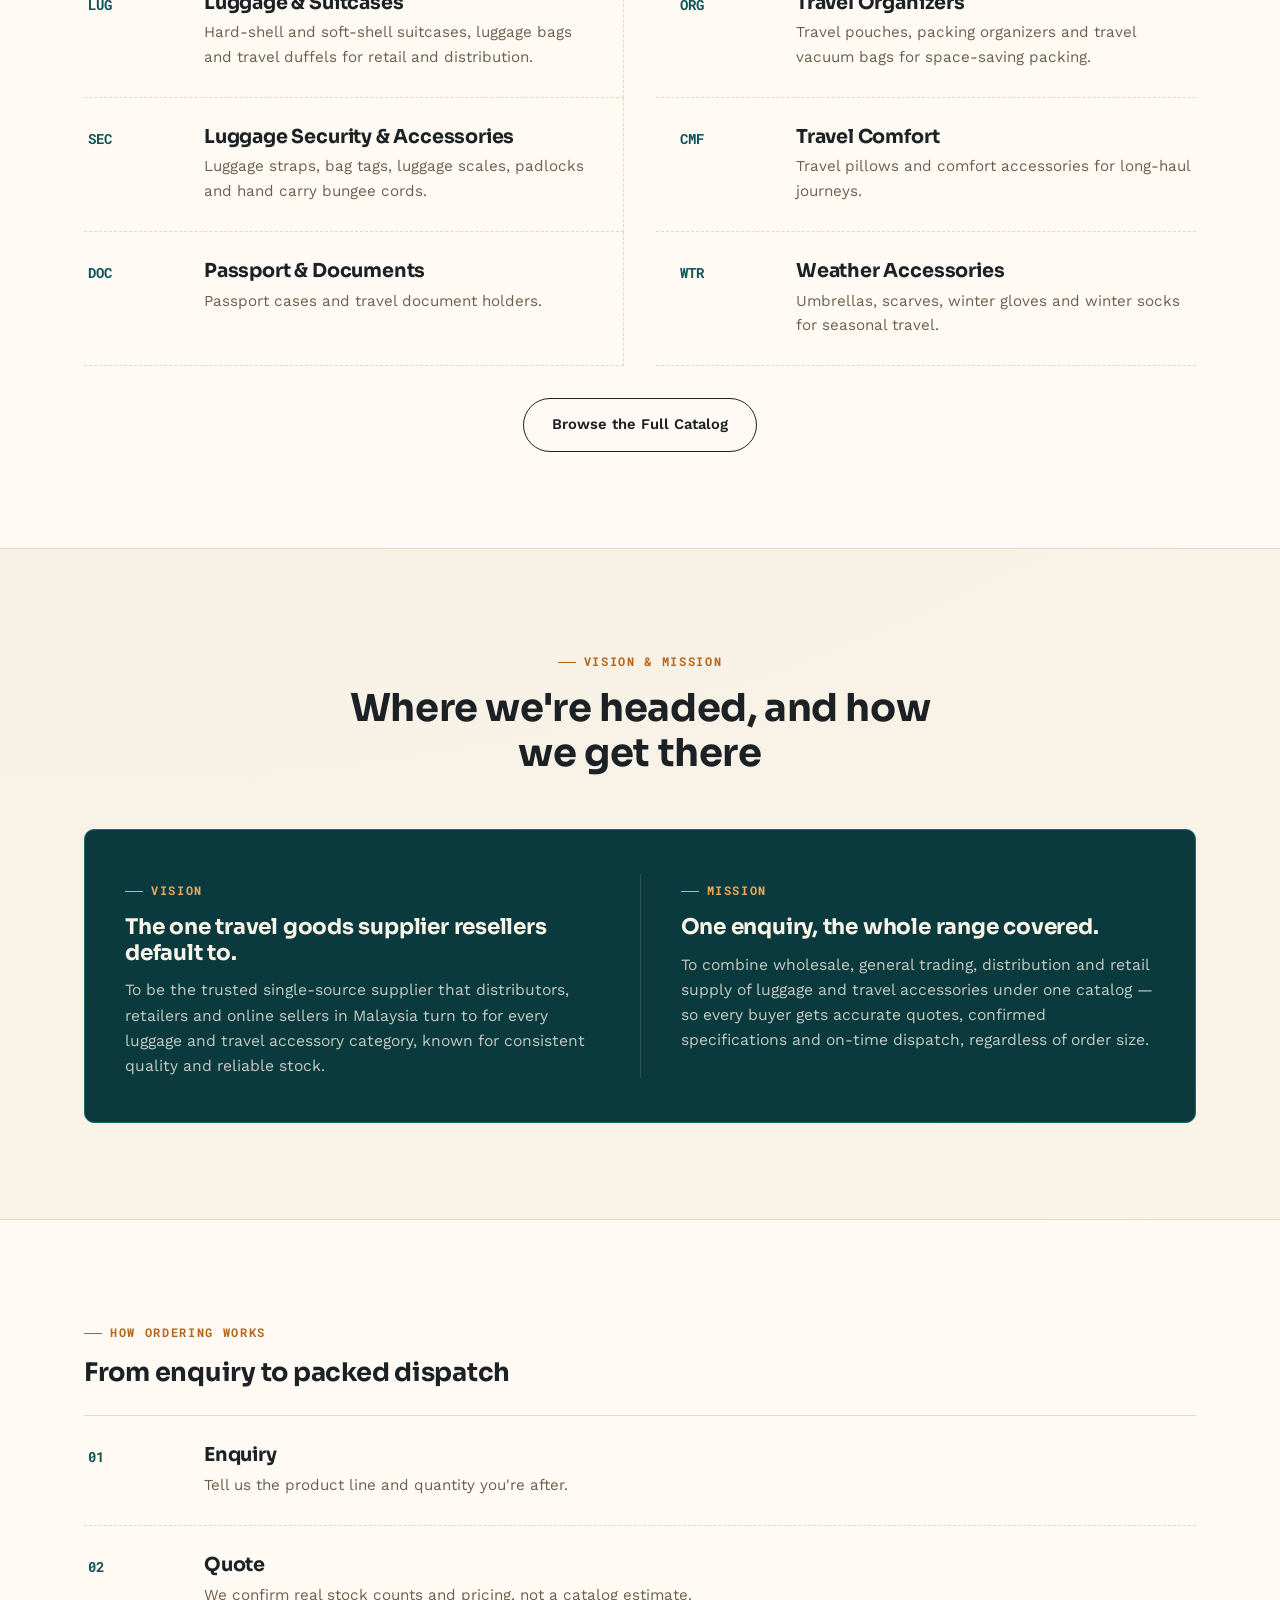
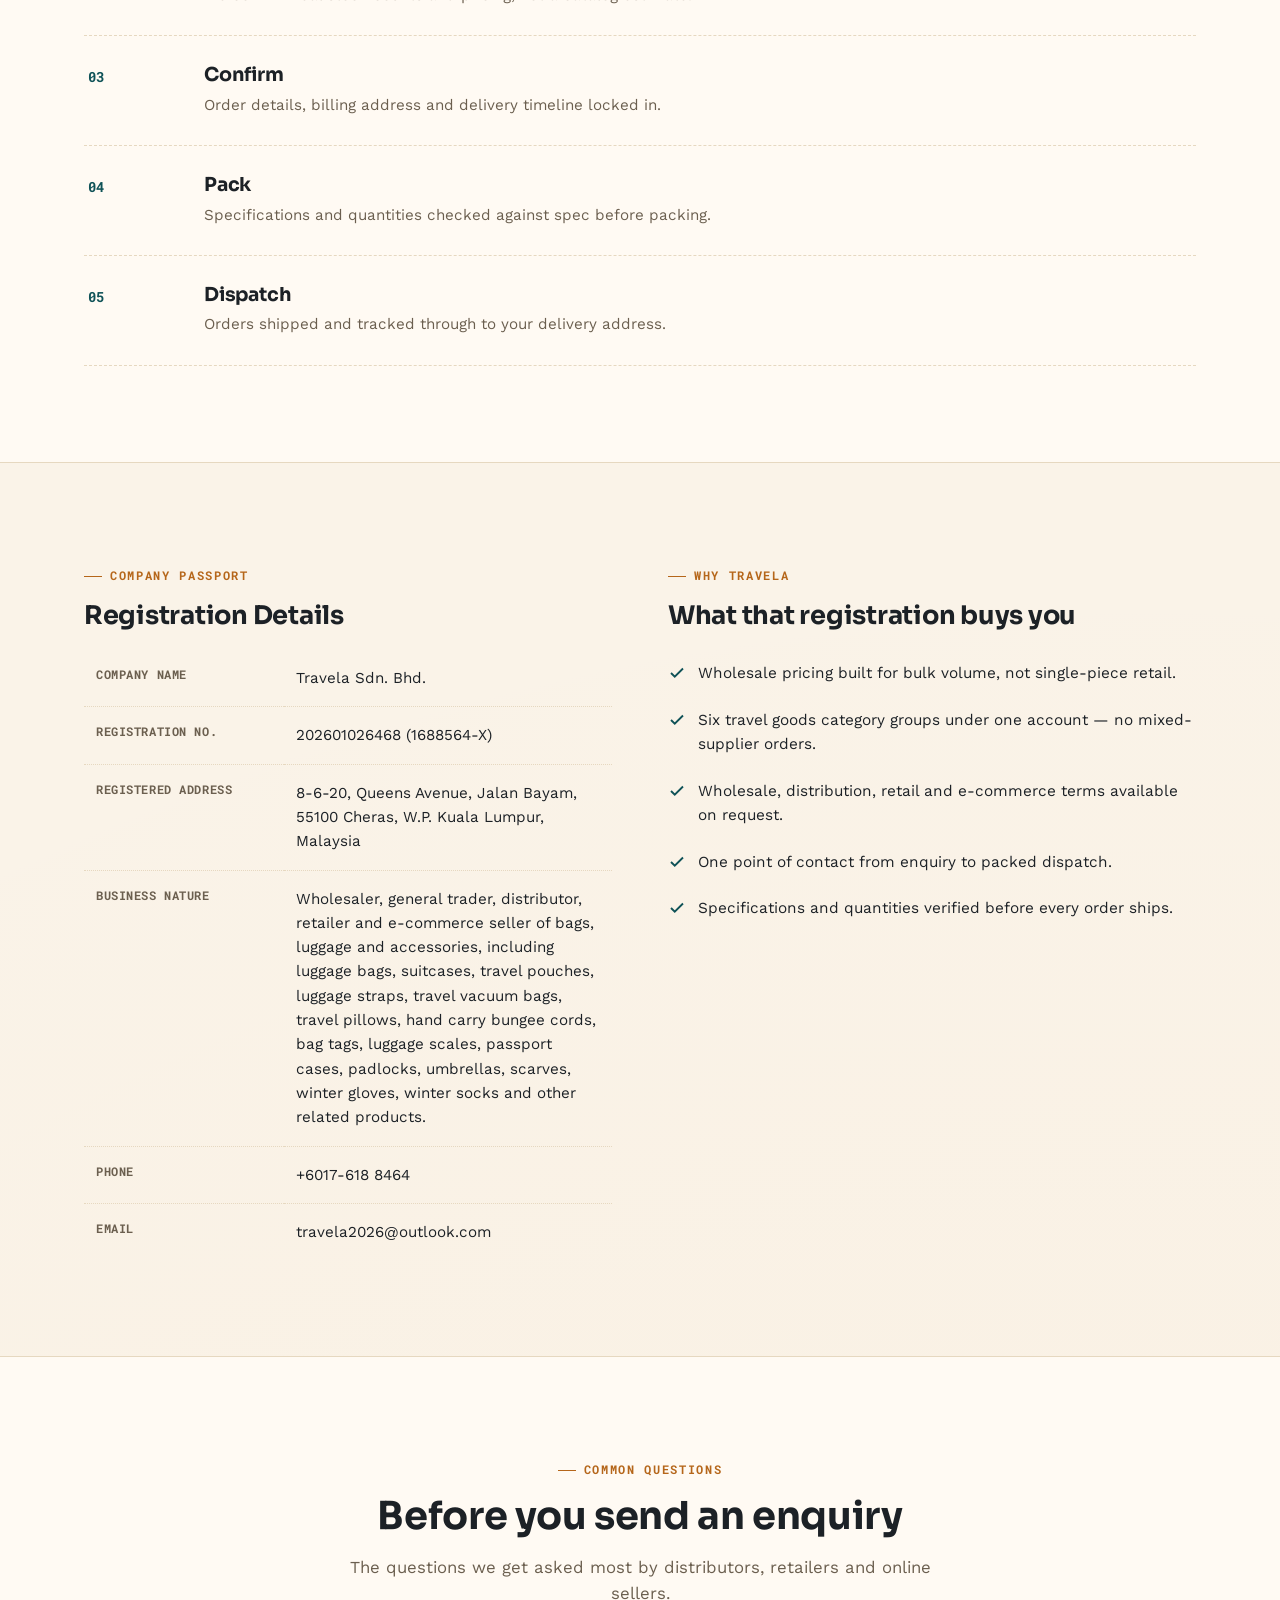
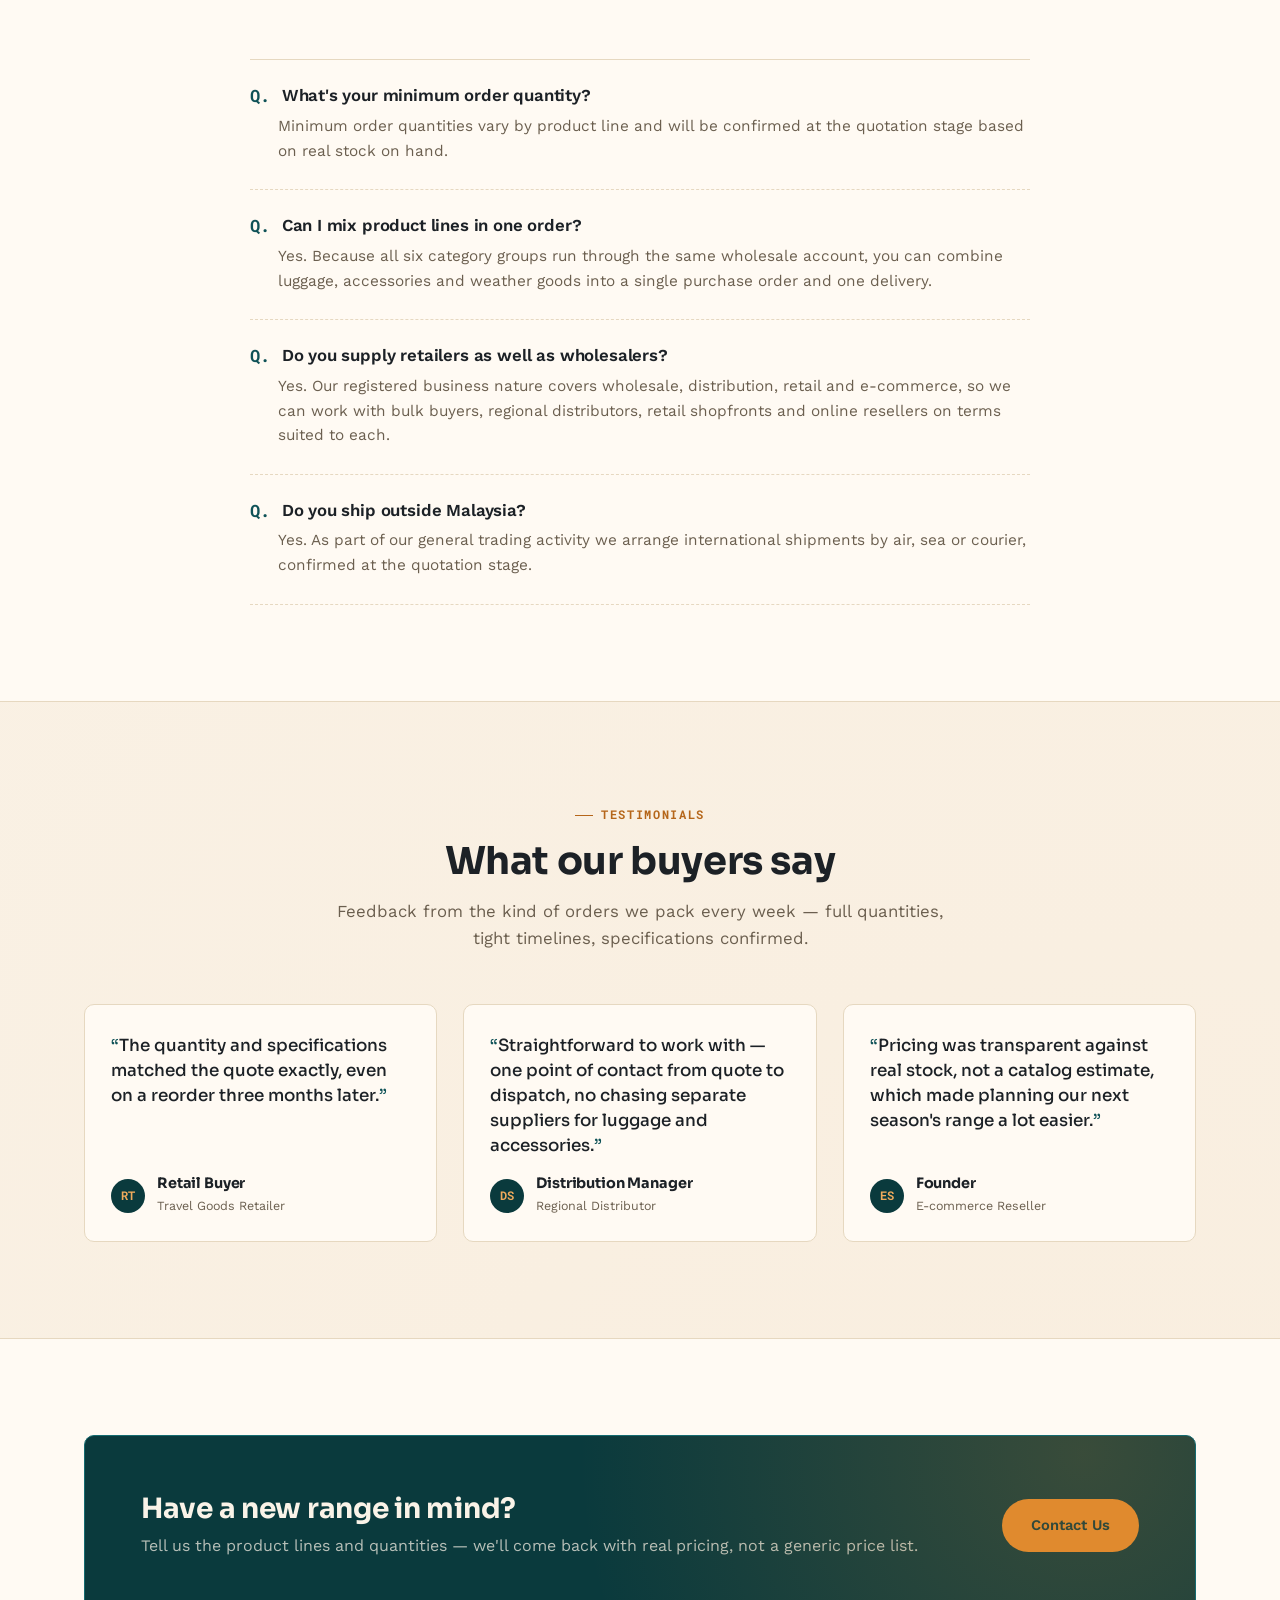
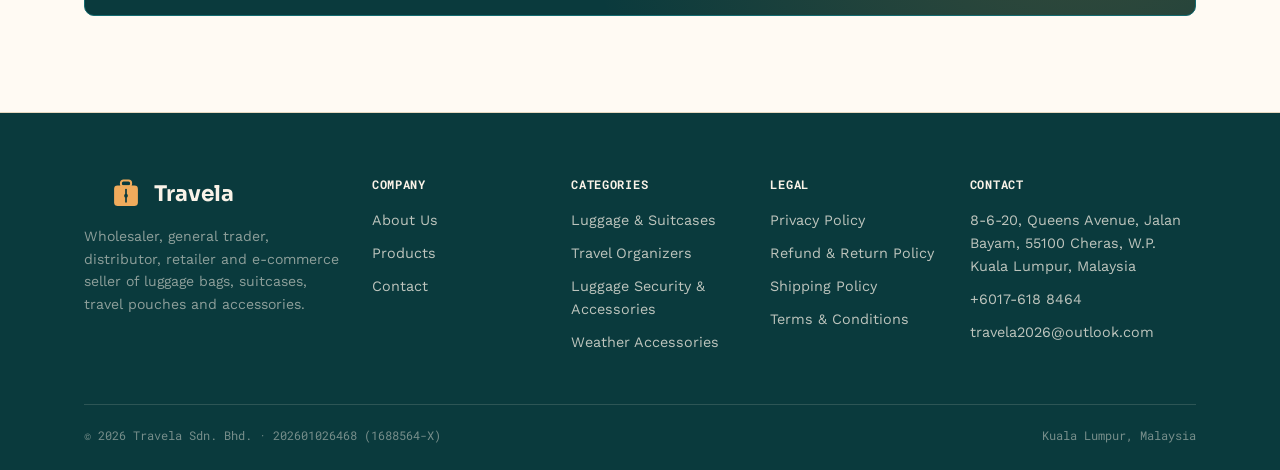
==== commit 0acebcde: "Rename About page's Company Profile eyebrow to Company Passport" ====
--- a/about.html
+++ b/about.html
@@ -220,7 +220,7 @@
   <div class="container">
     <div class="two-col">
       <div data-reveal>
-        <span class="eyebrow">Company Profile</span>
+        <span class="eyebrow">Company Passport</span>
         <h2 style="font-size:1.6rem; margin-bottom:20px;">Registration Details</h2>
         <table class="info-table">
           <tr><th>Company Name</th><td>Travela Sdn. Bhd.</td></tr>
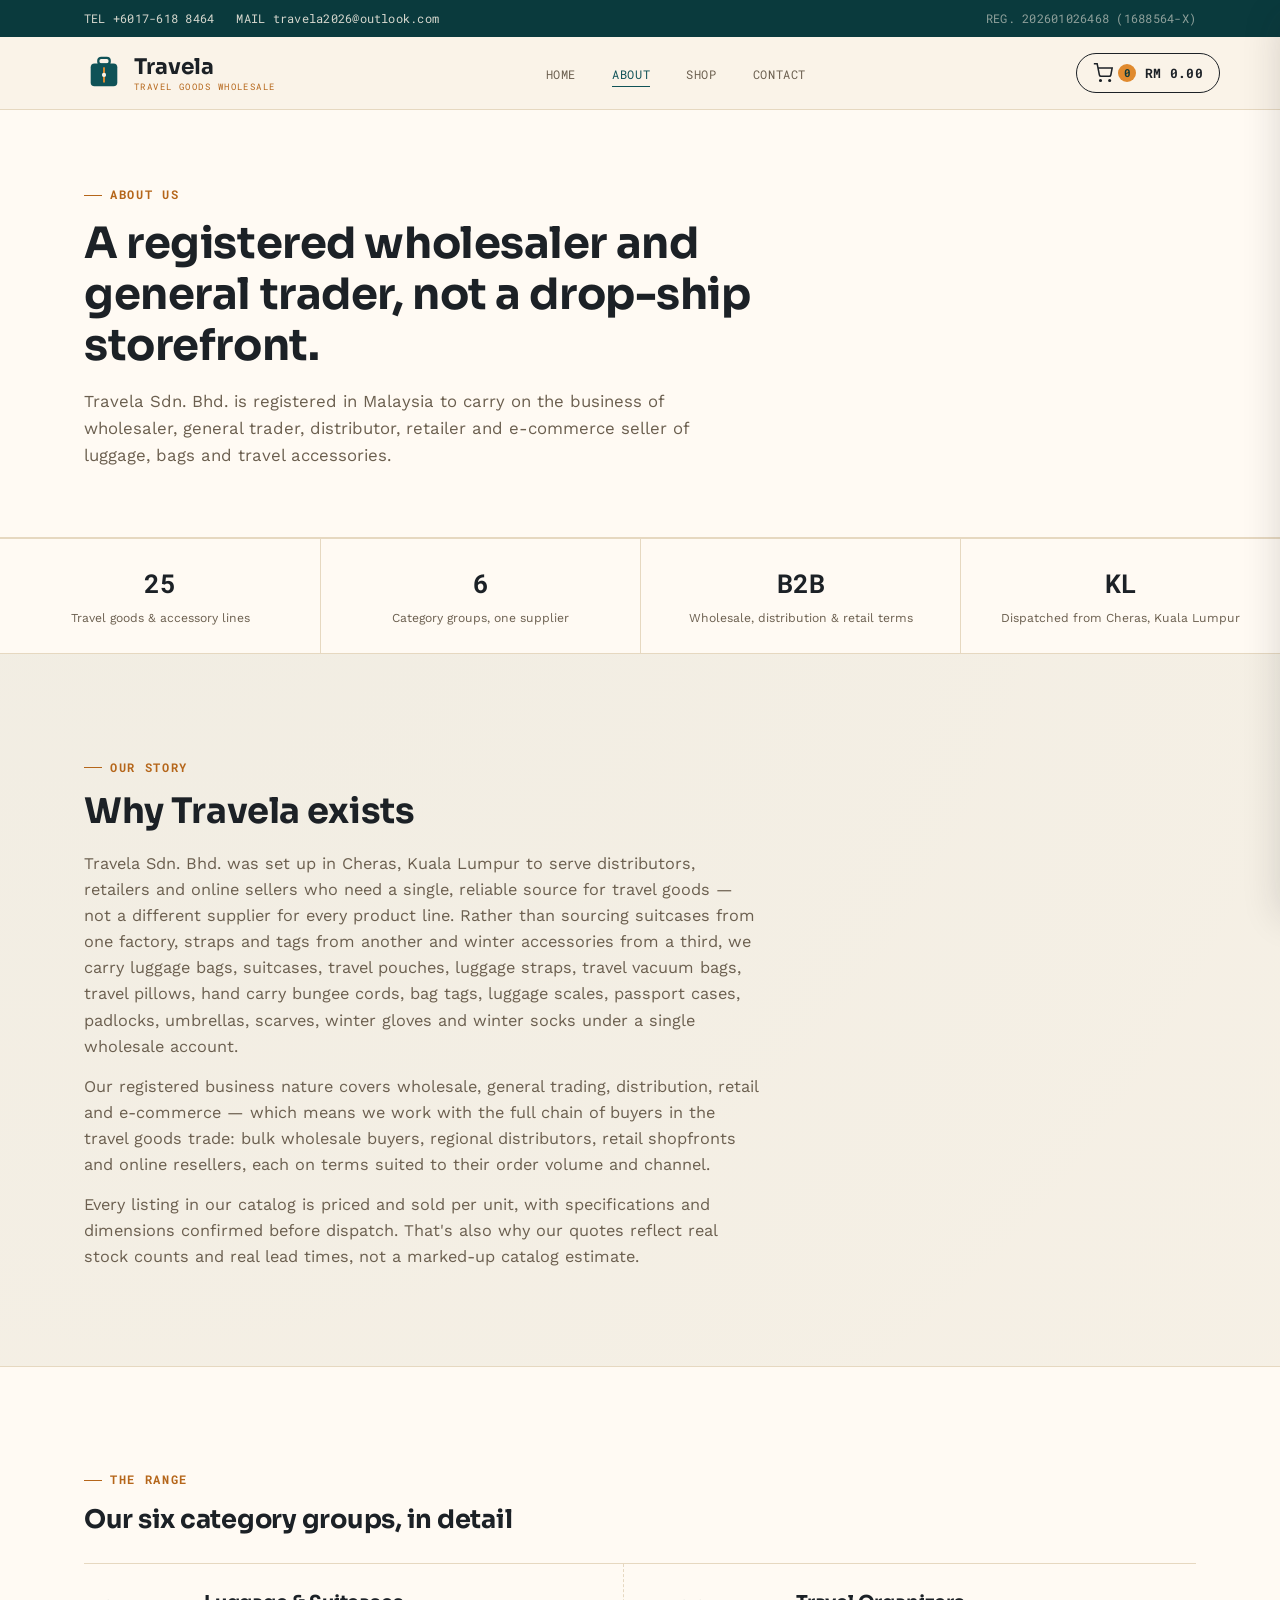
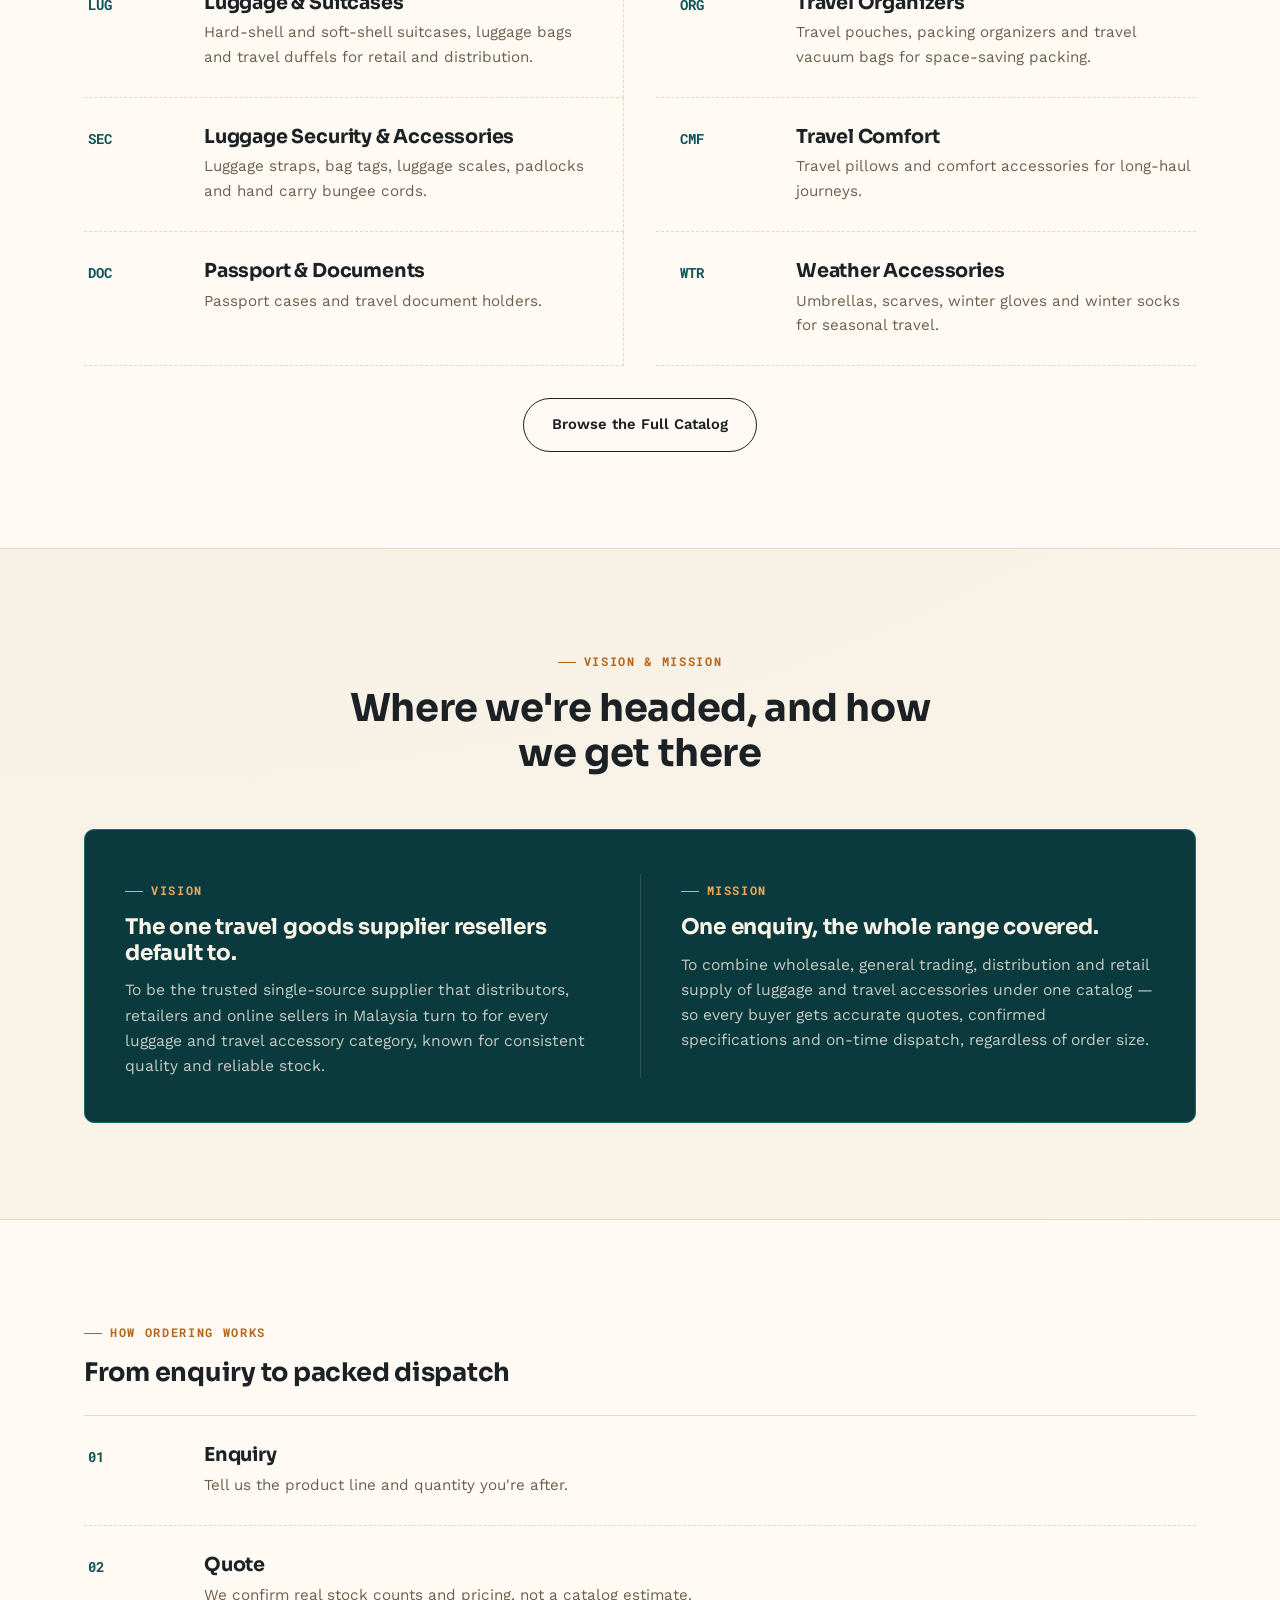
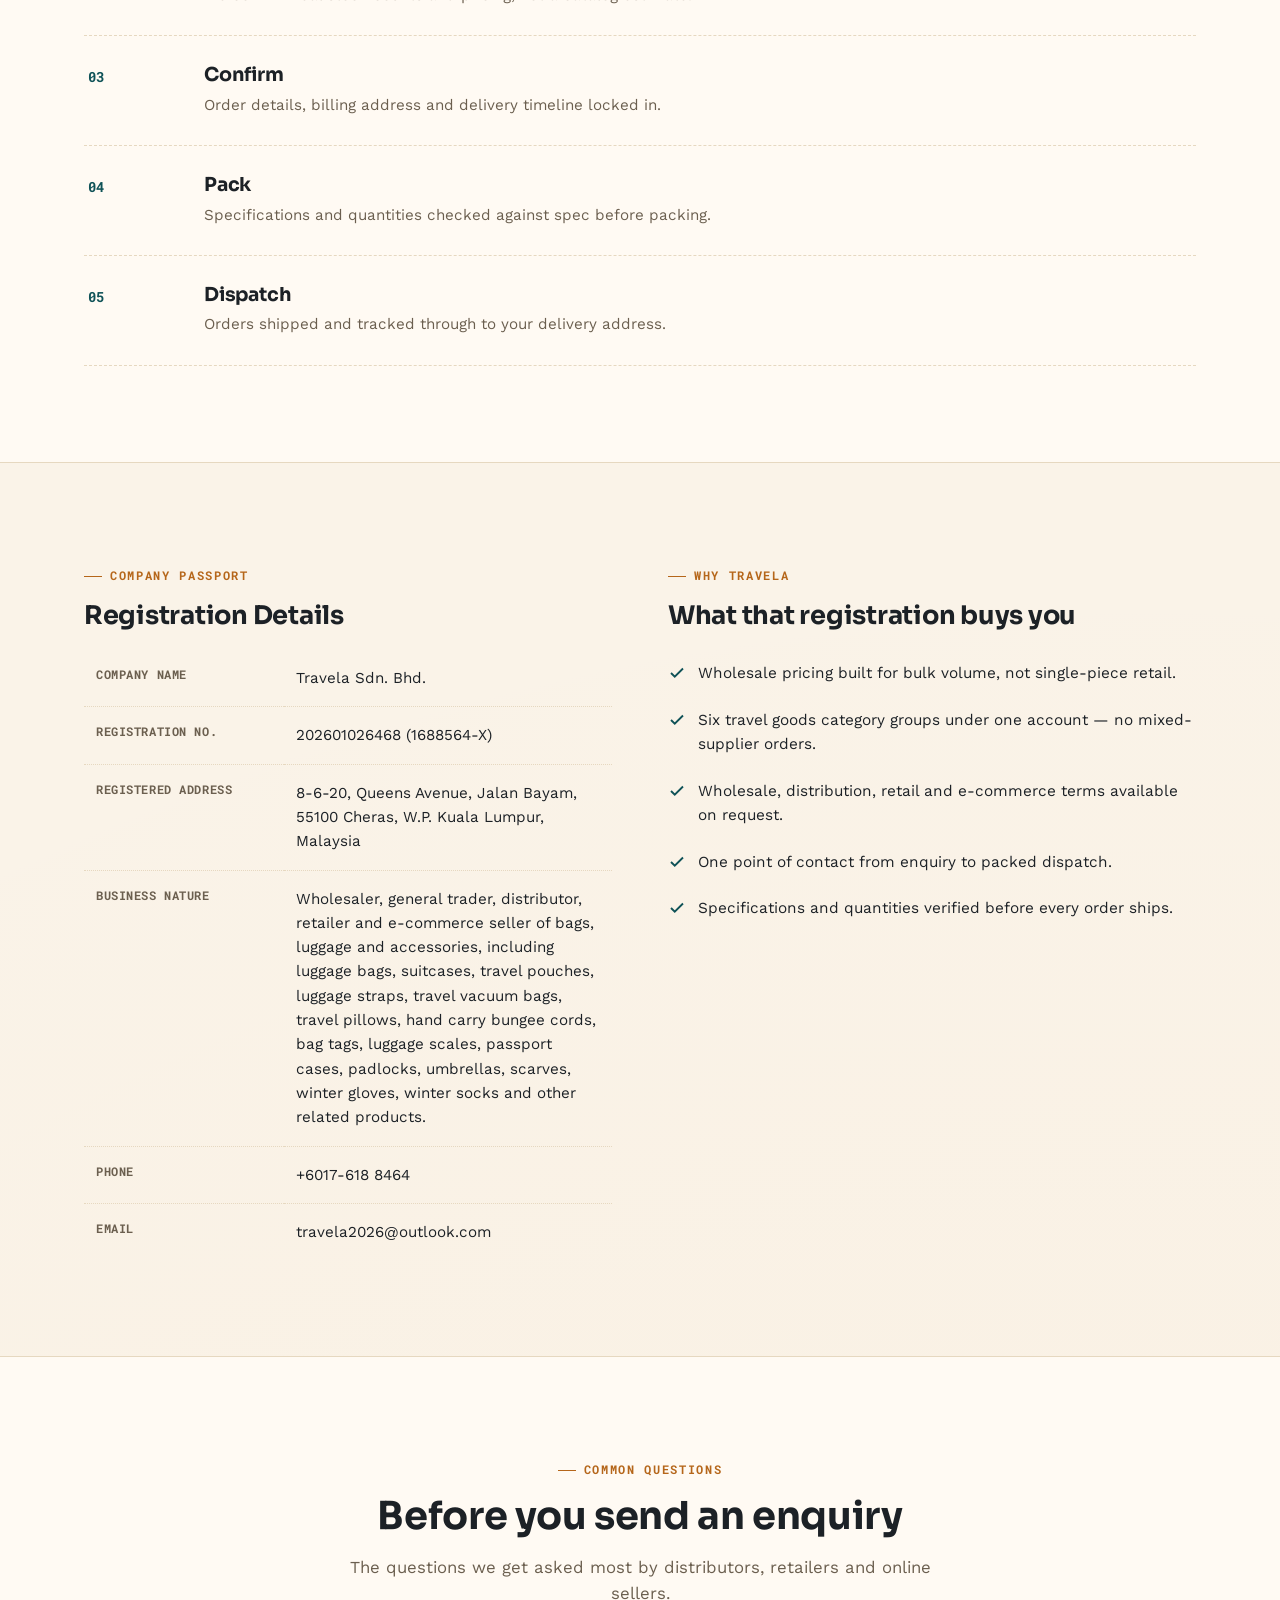
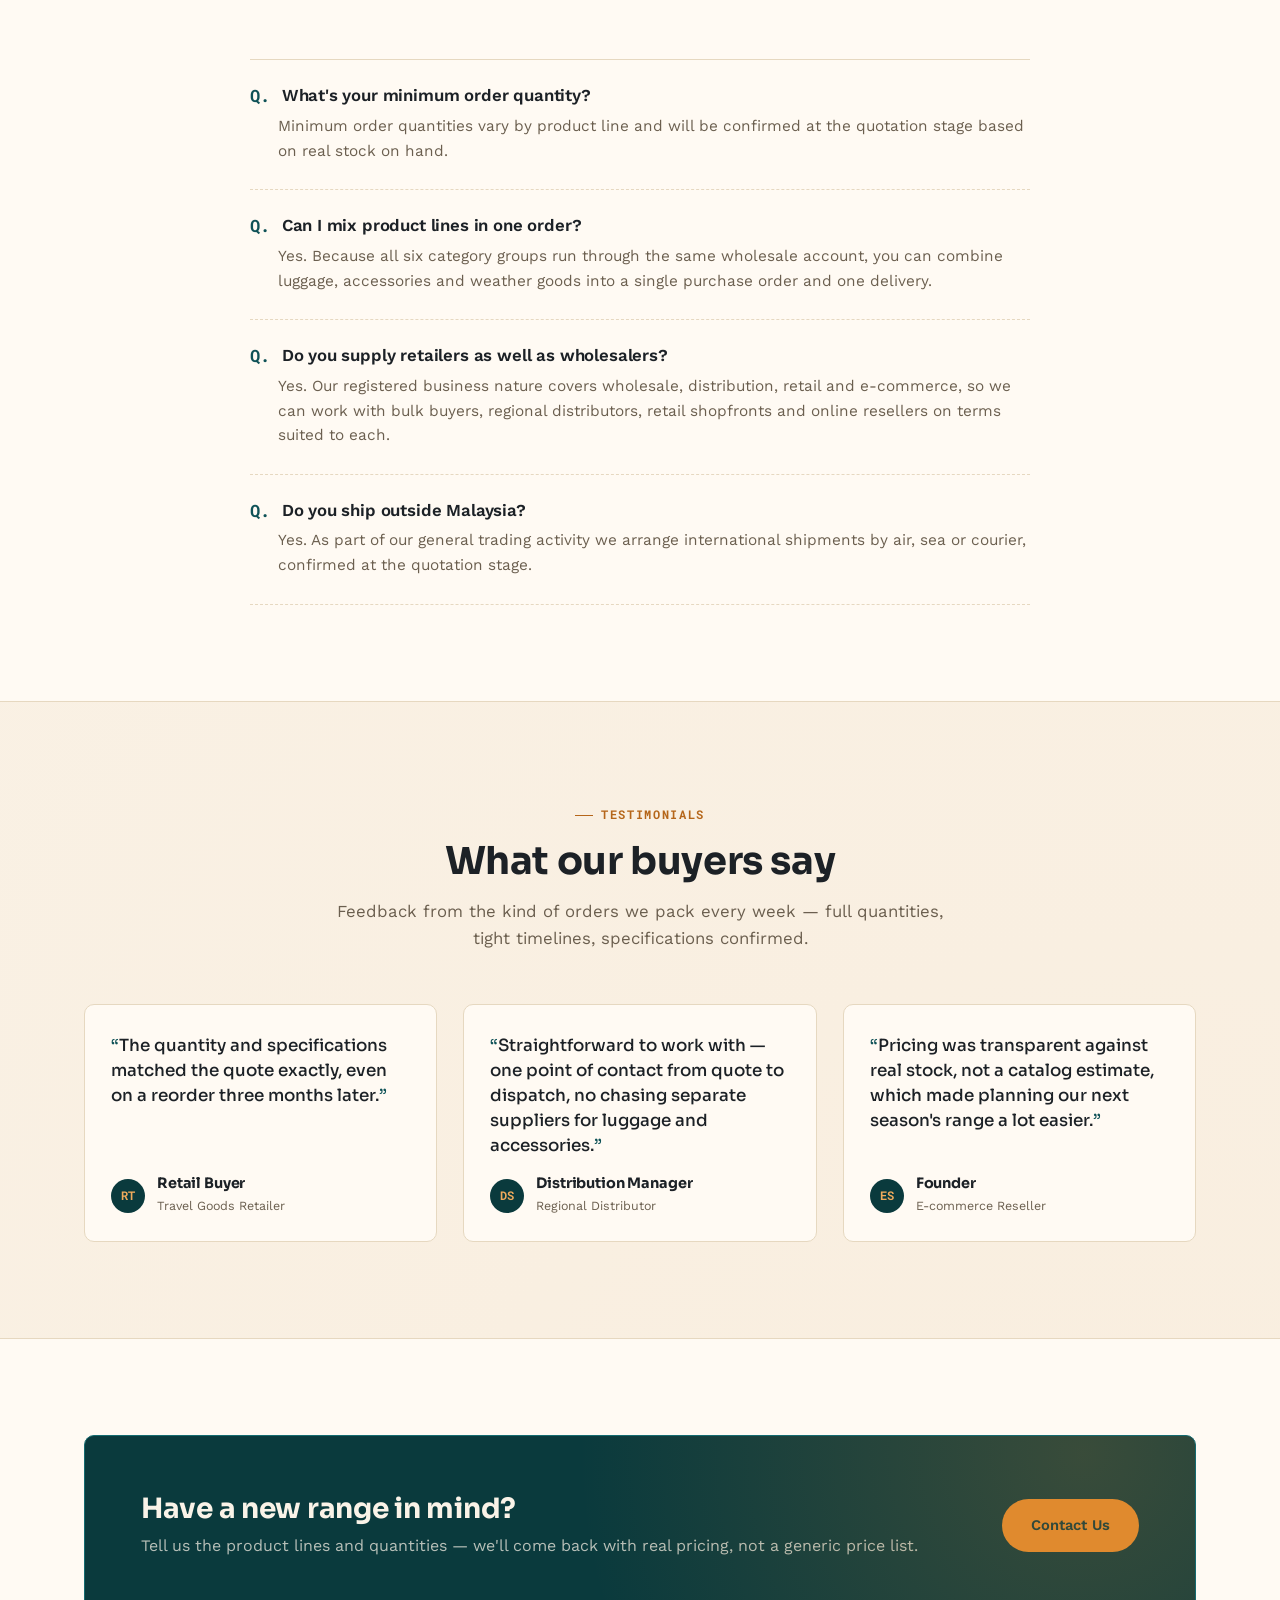
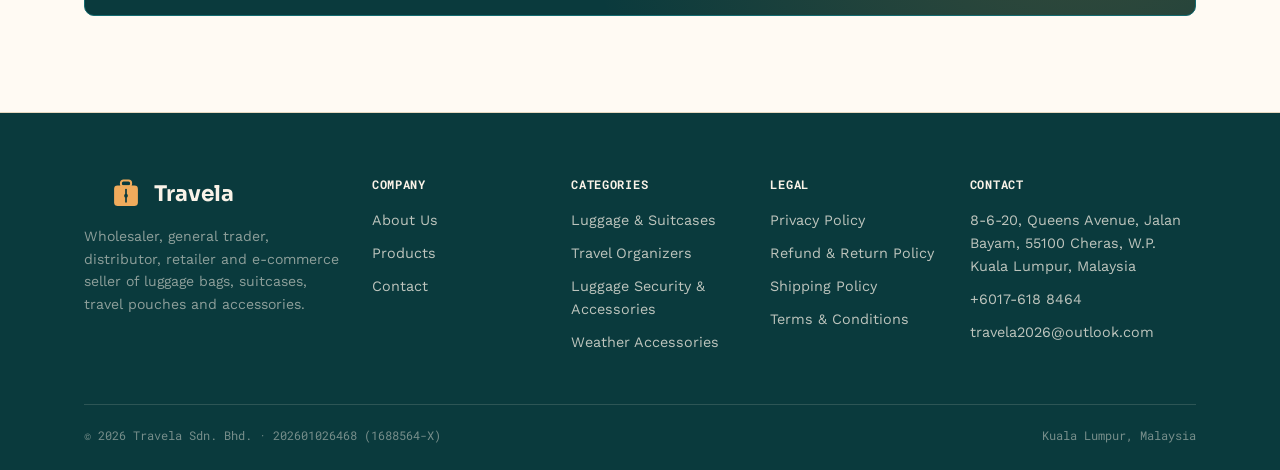
==== commit 41418d4f: "Populate product catalog with 25 SKUs across 6 categories Adds real photography for 24 SKUs and a pl" ====
--- a/about.html
+++ b/about.html
@@ -65,7 +65,7 @@
 
 <section class="stat-strip">
   <div data-reveal>
-    <strong>15+</strong>
+    <strong>25</strong>
     <span>Travel goods &amp; accessory lines</span>
   </div>
   <div data-reveal>
@@ -88,7 +88,7 @@
     <h2 style="font-size:clamp(1.6rem,3vw,2.2rem); max-width:720px; margin-bottom:18px;">Why Travela exists</h2>
     <p style="color:var(--muted); max-width:680px; font-size:1.02rem; margin-bottom:14px;">Travela Sdn. Bhd. was set up in Cheras, Kuala Lumpur to serve distributors, retailers and online sellers who need a single, reliable source for travel goods &mdash; not a different supplier for every product line. Rather than sourcing suitcases from one factory, straps and tags from another and winter accessories from a third, we carry luggage bags, suitcases, travel pouches, luggage straps, travel vacuum bags, travel pillows, hand carry bungee cords, bag tags, luggage scales, passport cases, padlocks, umbrellas, scarves, winter gloves and winter socks under a single wholesale account.</p>
     <p style="color:var(--muted); max-width:680px; font-size:1.02rem; margin-bottom:14px;">Our registered business nature covers wholesale, general trading, distribution, retail and e-commerce &mdash; which means we work with the full chain of buyers in the travel goods trade: bulk wholesale buyers, regional distributors, retail shopfronts and online resellers, each on terms suited to their order volume and channel.</p>
-    <p style="color:var(--muted); max-width:680px; font-size:1.02rem;">Every listing in our catalog is sold by the set, with specifications and dimensions confirmed before dispatch. That's also why our quotes reflect real stock counts and real lead times, not a marked-up catalog estimate.</p>
+    <p style="color:var(--muted); max-width:680px; font-size:1.02rem;">Every listing in our catalog is priced and sold per unit, with specifications and dimensions confirmed before dispatch. That's also why our quotes reflect real stock counts and real lead times, not a marked-up catalog estimate.</p>
   </div>
 </section>
 
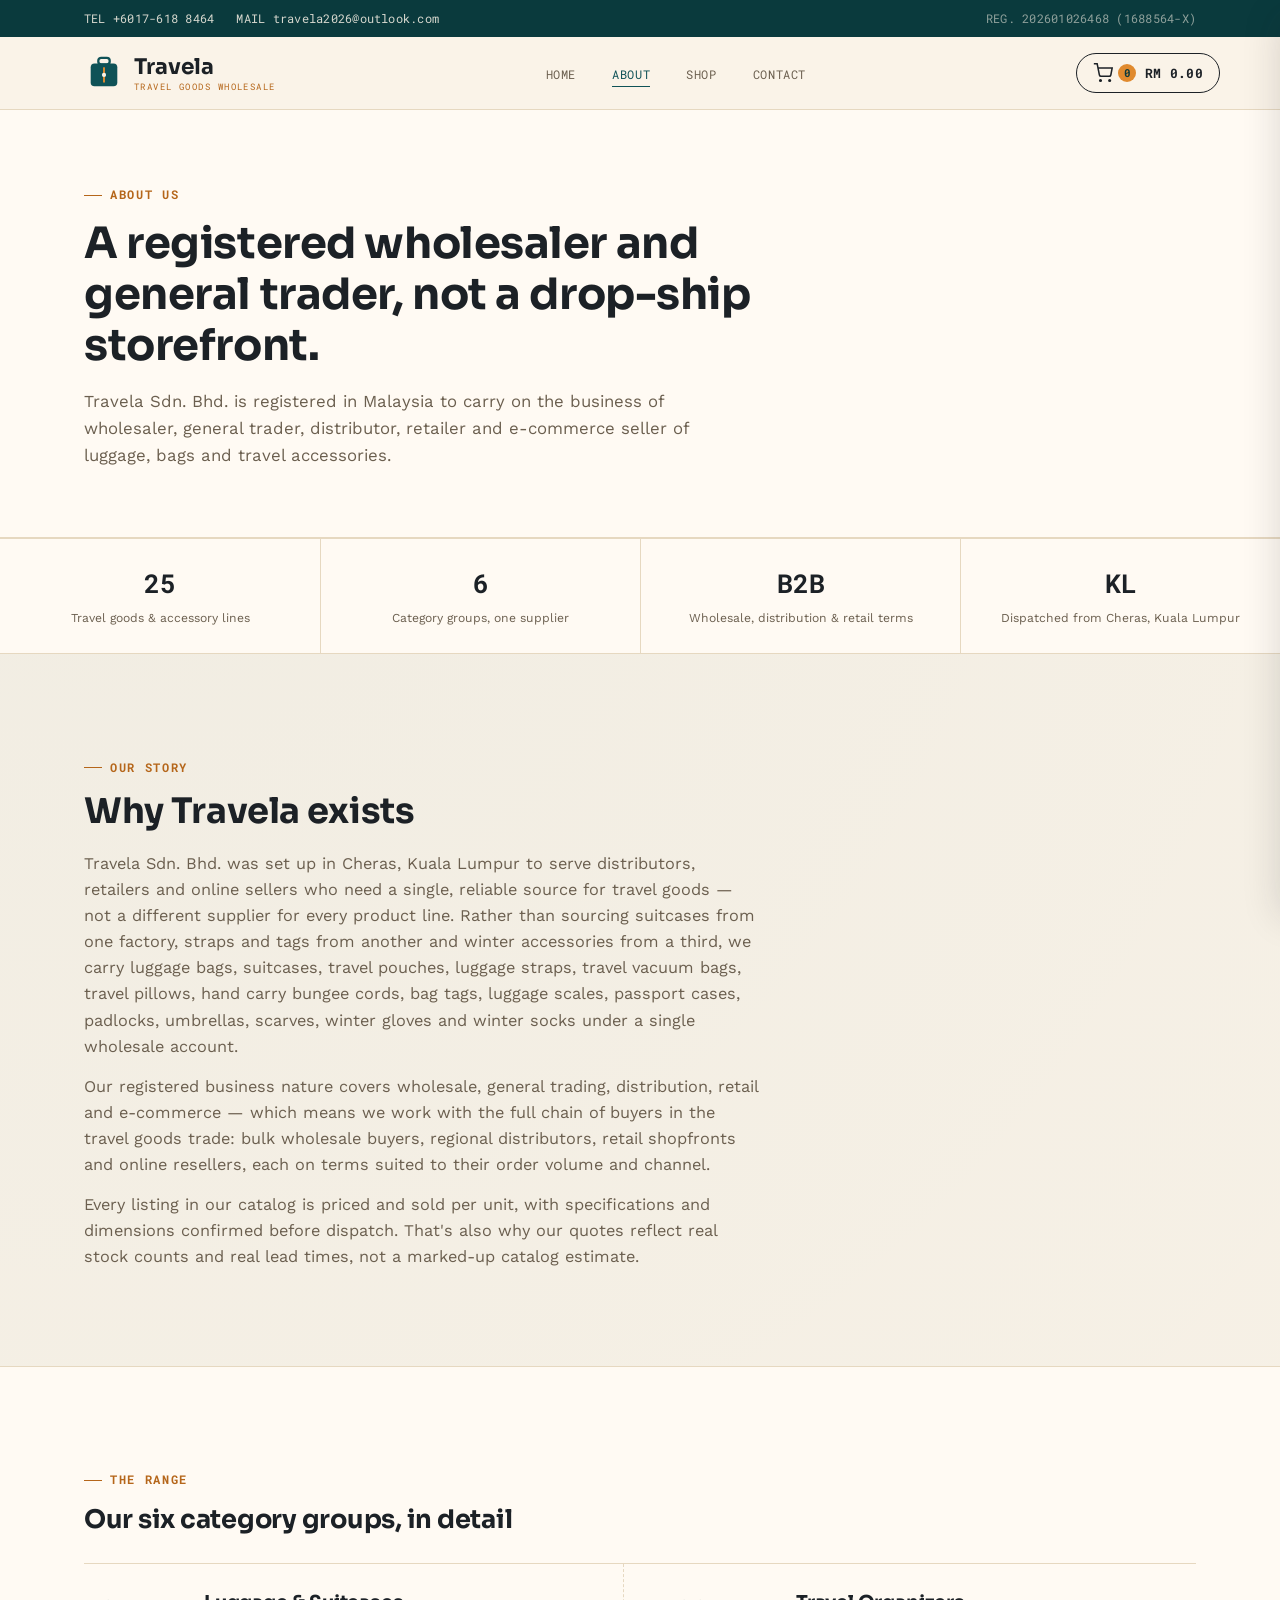
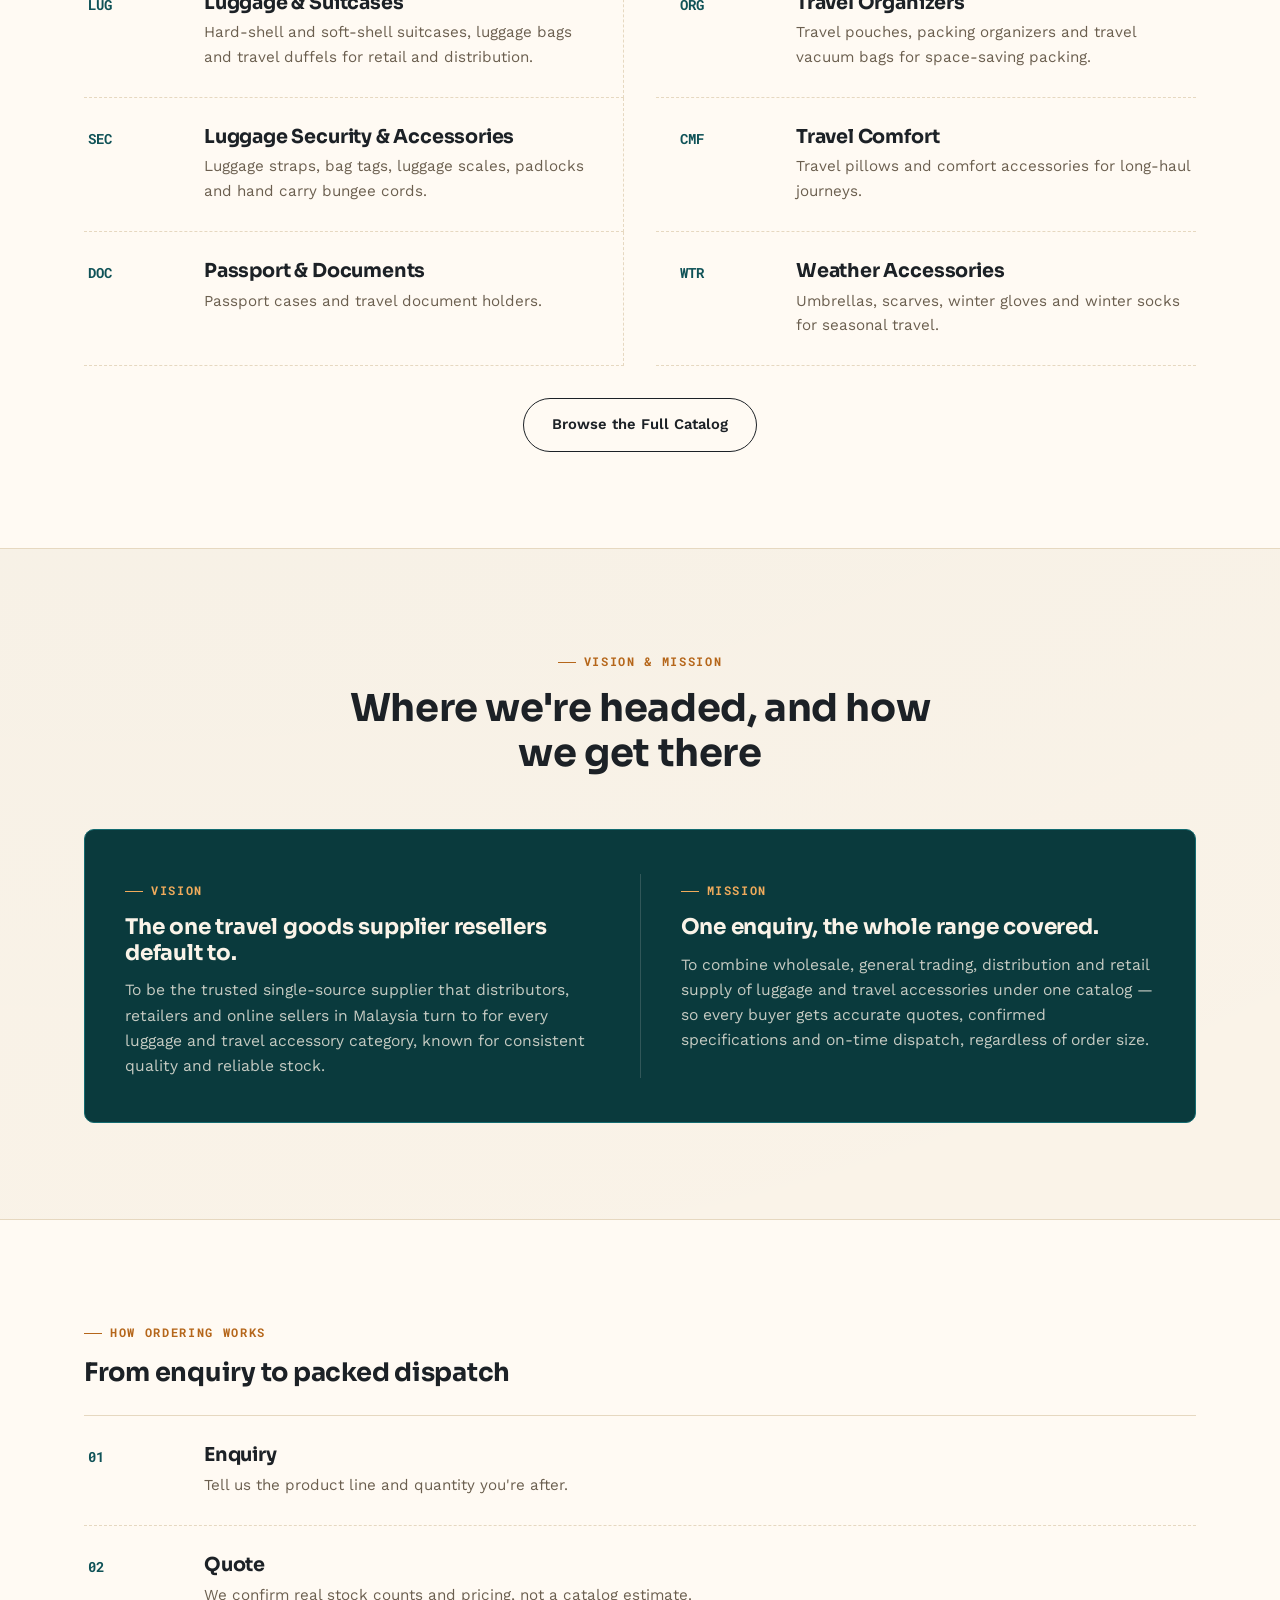
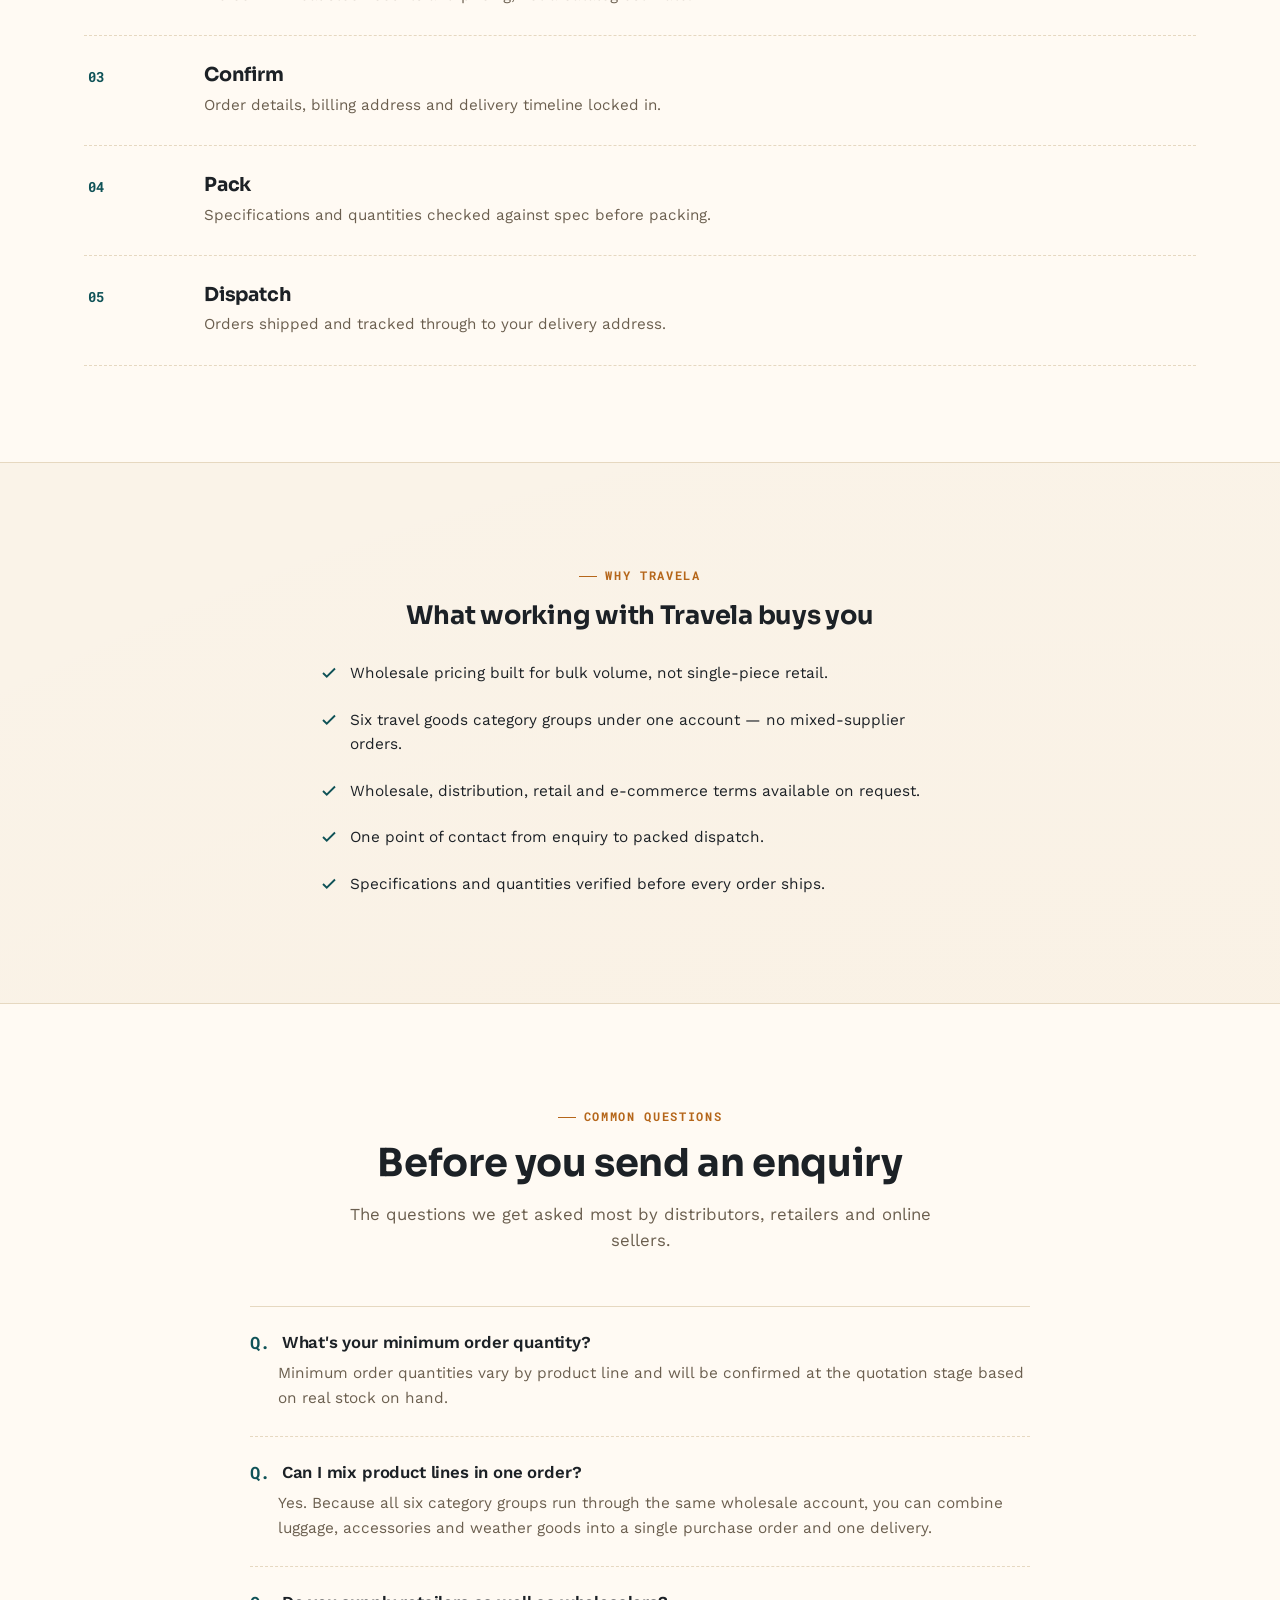
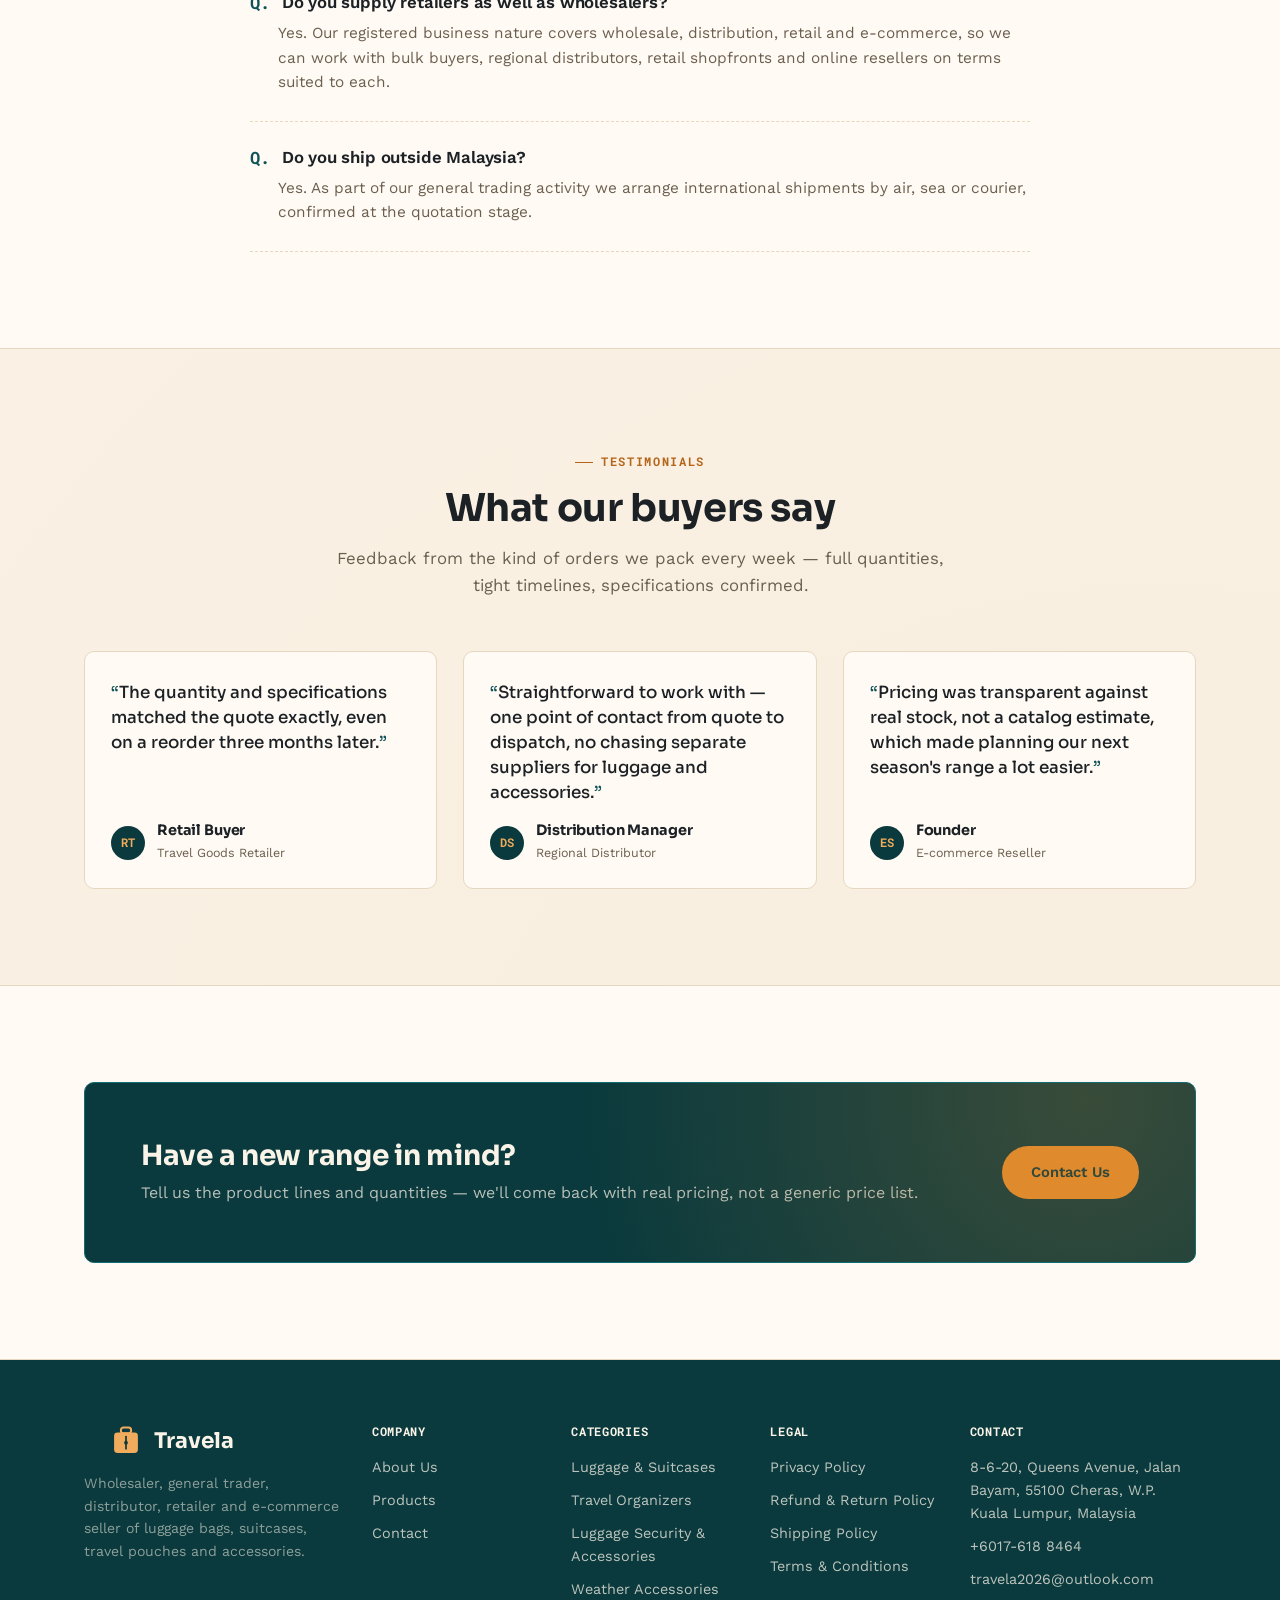
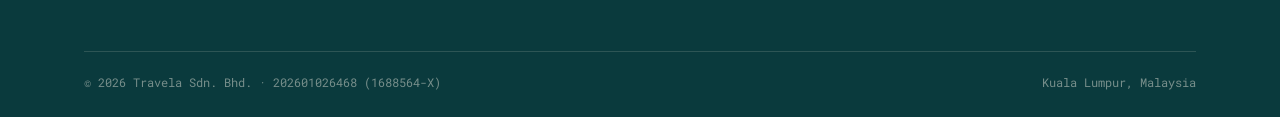
==== commit a94f5007: "Remove Registration Details table from About page, widen Why Travela checklist" ====
--- a/about.html
+++ b/about.html
@@ -218,31 +218,17 @@
 
 <section class="section">
   <div class="container">
-    <div class="two-col">
-      <div data-reveal>
-        <span class="eyebrow">Company Passport</span>
-        <h2 style="font-size:1.6rem; margin-bottom:20px;">Registration Details</h2>
-        <table class="info-table">
-          <tr><th>Company Name</th><td>Travela Sdn. Bhd.</td></tr>
-          <tr><th>Registration No.</th><td>202601026468 (1688564-X)</td></tr>
-          <tr><th>Registered Address</th><td>8-6-20, Queens Avenue, Jalan Bayam, 55100 Cheras, W.P. Kuala Lumpur, Malaysia</td></tr>
-          <tr><th>Business Nature</th><td>Wholesaler, general trader, distributor, retailer and e-commerce seller of bags, luggage and accessories, including luggage bags, suitcases, travel pouches, luggage straps, travel vacuum bags, travel pillows, hand carry bungee cords, bag tags, luggage scales, passport cases, padlocks, umbrellas, scarves, winter gloves, winter socks and other related products.</td></tr>
-          <tr><th>Phone</th><td><a href="tel:+60176188464">+6017-618 8464</a></td></tr>
-          <tr><th>Email</th><td><a href="mailto:travela2026@outlook.com">travela2026@outlook.com</a></td></tr>
-        </table>
-      </div>
-      <div data-reveal>
-        <span class="eyebrow">Why Travela</span>
-        <h2 style="font-size:1.6rem; margin-bottom:20px;">What that registration buys you</h2>
-        <ul class="checklist">
-          <li><svg width="18" height="18" viewBox="0 0 24 24" fill="none" stroke="currentColor" stroke-width="2.5"><path d="M20 6 9 17l-5-5"/></svg> Wholesale pricing built for bulk volume, not single-piece retail.</li>
-          <li><svg width="18" height="18" viewBox="0 0 24 24" fill="none" stroke="currentColor" stroke-width="2.5"><path d="M20 6 9 17l-5-5"/></svg> Six travel goods category groups under one account &mdash; no mixed-supplier orders.</li>
-          <li><svg width="18" height="18" viewBox="0 0 24 24" fill="none" stroke="currentColor" stroke-width="2.5"><path d="M20 6 9 17l-5-5"/></svg> Wholesale, distribution, retail and e-commerce terms available on request.</li>
-          <li><svg width="18" height="18" viewBox="0 0 24 24" fill="none" stroke="currentColor" stroke-width="2.5"><path d="M20 6 9 17l-5-5"/></svg> One point of contact from enquiry to packed dispatch.</li>
-          <li><svg width="18" height="18" viewBox="0 0 24 24" fill="none" stroke="currentColor" stroke-width="2.5"><path d="M20 6 9 17l-5-5"/></svg> Specifications and quantities verified before every order ships.</li>
-        </ul>
-      </div>
-    </div>
+    <div data-reveal style="max-width:640px; margin:0 auto; text-align:center;">
+      <span class="eyebrow">Why Travela</span>
+      <h2 style="font-size:1.6rem; margin-bottom:20px;">What working with Travela buys you</h2>
+    </div>
+    <ul class="checklist" style="max-width:640px; margin:0 auto;">
+      <li><svg width="18" height="18" viewBox="0 0 24 24" fill="none" stroke="currentColor" stroke-width="2.5"><path d="M20 6 9 17l-5-5"/></svg> Wholesale pricing built for bulk volume, not single-piece retail.</li>
+      <li><svg width="18" height="18" viewBox="0 0 24 24" fill="none" stroke="currentColor" stroke-width="2.5"><path d="M20 6 9 17l-5-5"/></svg> Six travel goods category groups under one account &mdash; no mixed-supplier orders.</li>
+      <li><svg width="18" height="18" viewBox="0 0 24 24" fill="none" stroke="currentColor" stroke-width="2.5"><path d="M20 6 9 17l-5-5"/></svg> Wholesale, distribution, retail and e-commerce terms available on request.</li>
+      <li><svg width="18" height="18" viewBox="0 0 24 24" fill="none" stroke="currentColor" stroke-width="2.5"><path d="M20 6 9 17l-5-5"/></svg> One point of contact from enquiry to packed dispatch.</li>
+      <li><svg width="18" height="18" viewBox="0 0 24 24" fill="none" stroke="currentColor" stroke-width="2.5"><path d="M20 6 9 17l-5-5"/></svg> Specifications and quantities verified before every order ships.</li>
+    </ul>
   </div>
 </section>
 
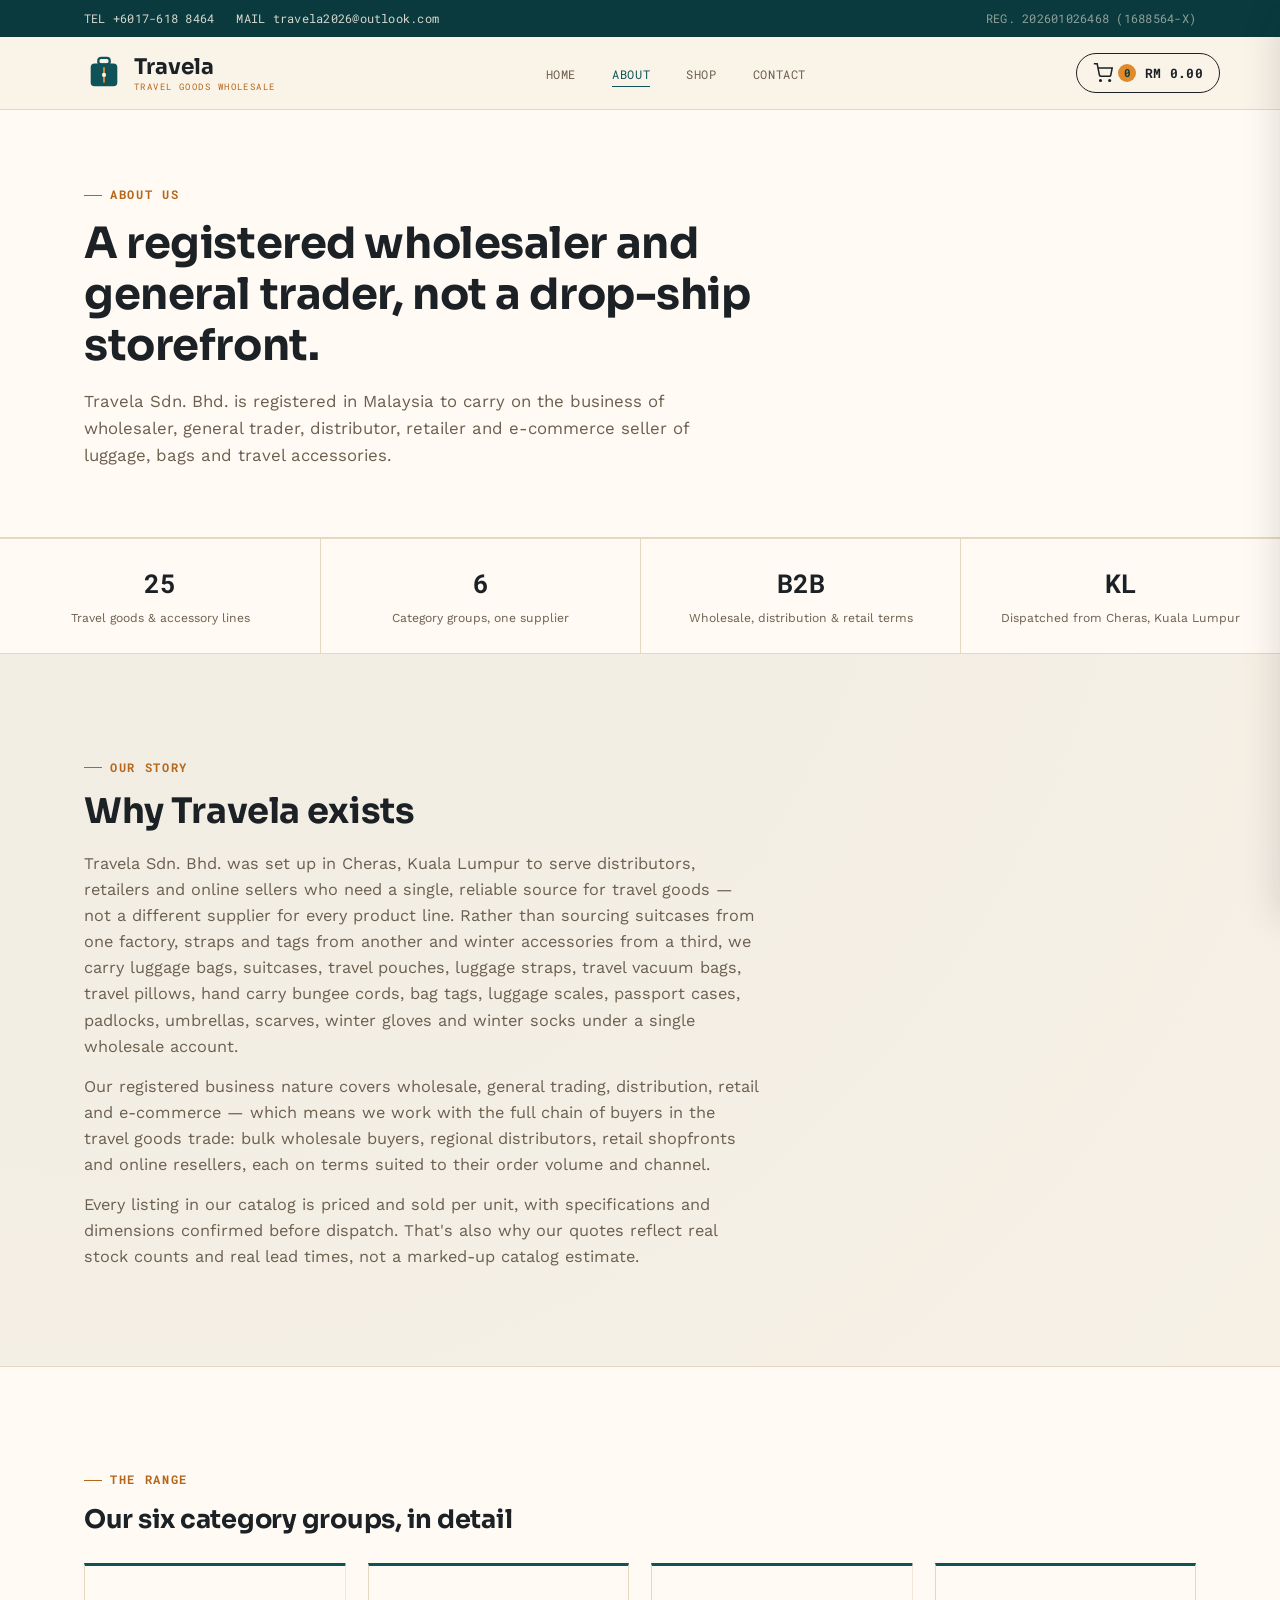
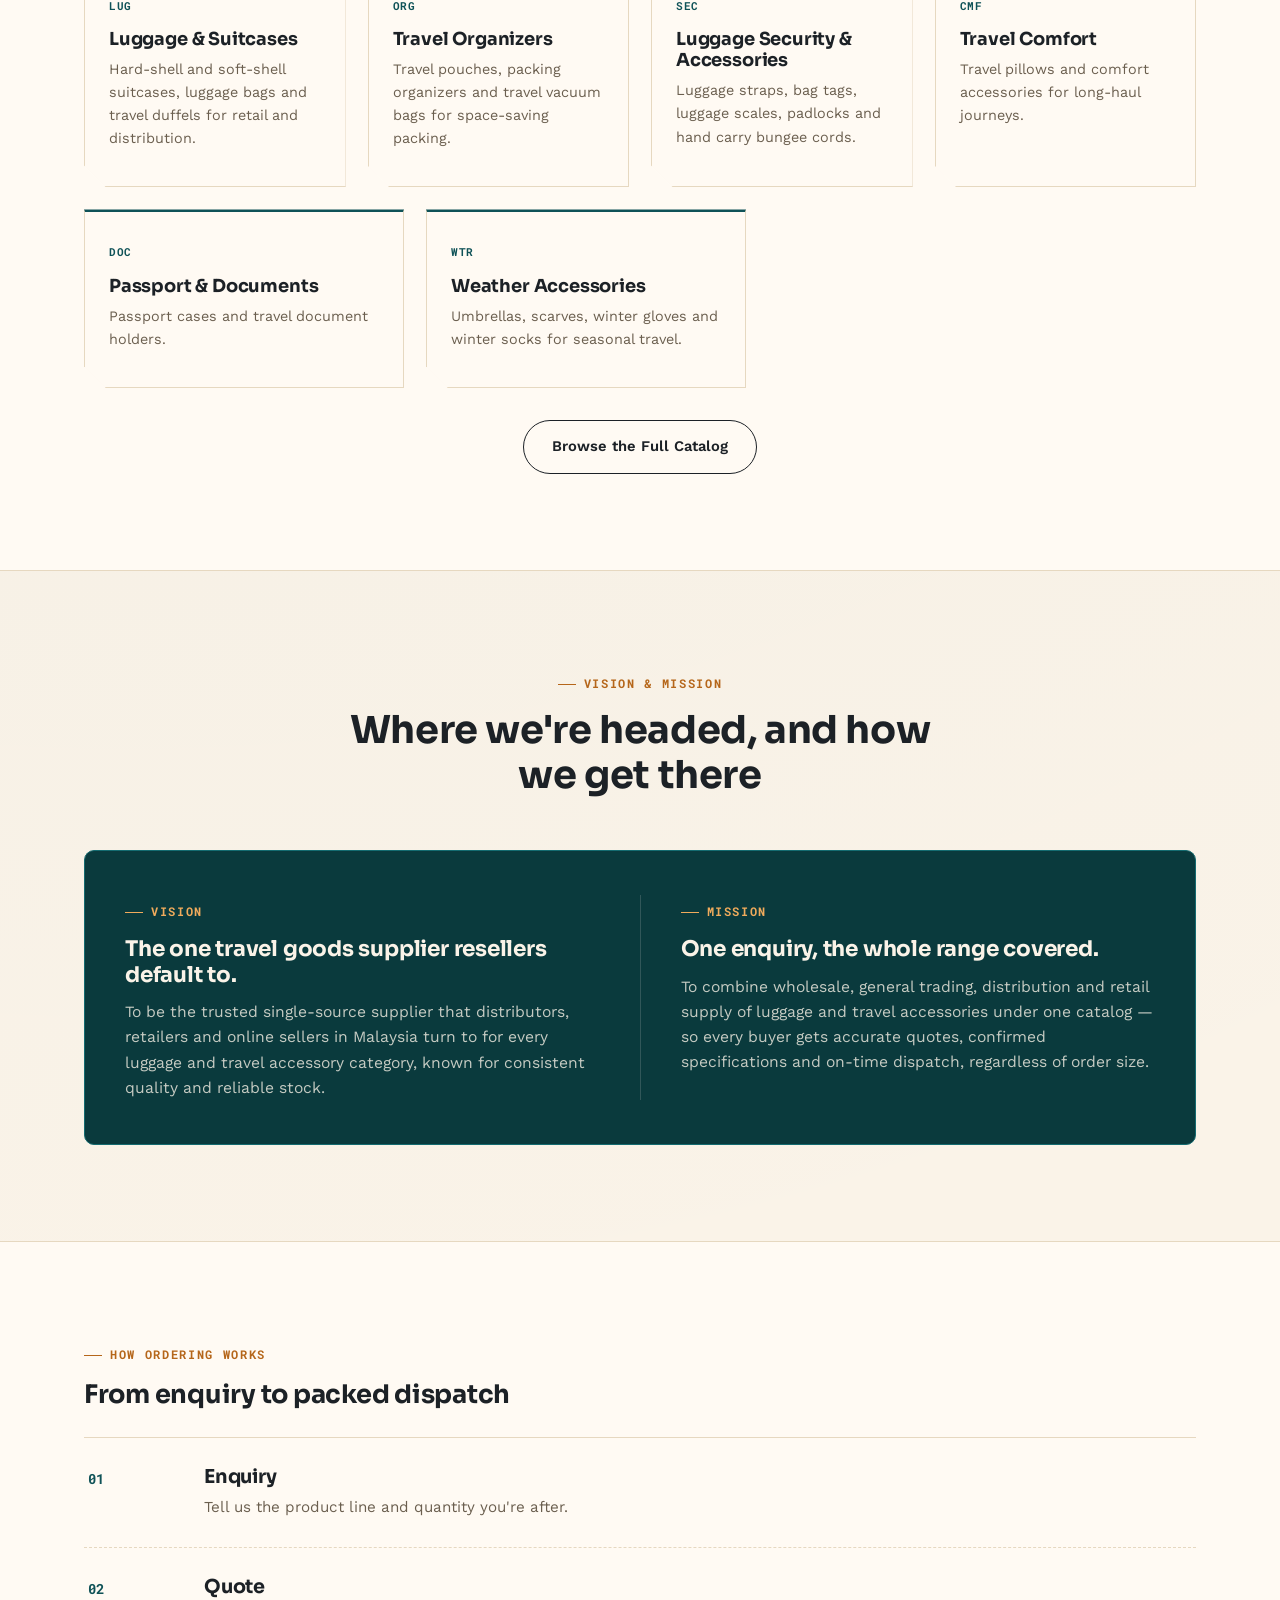
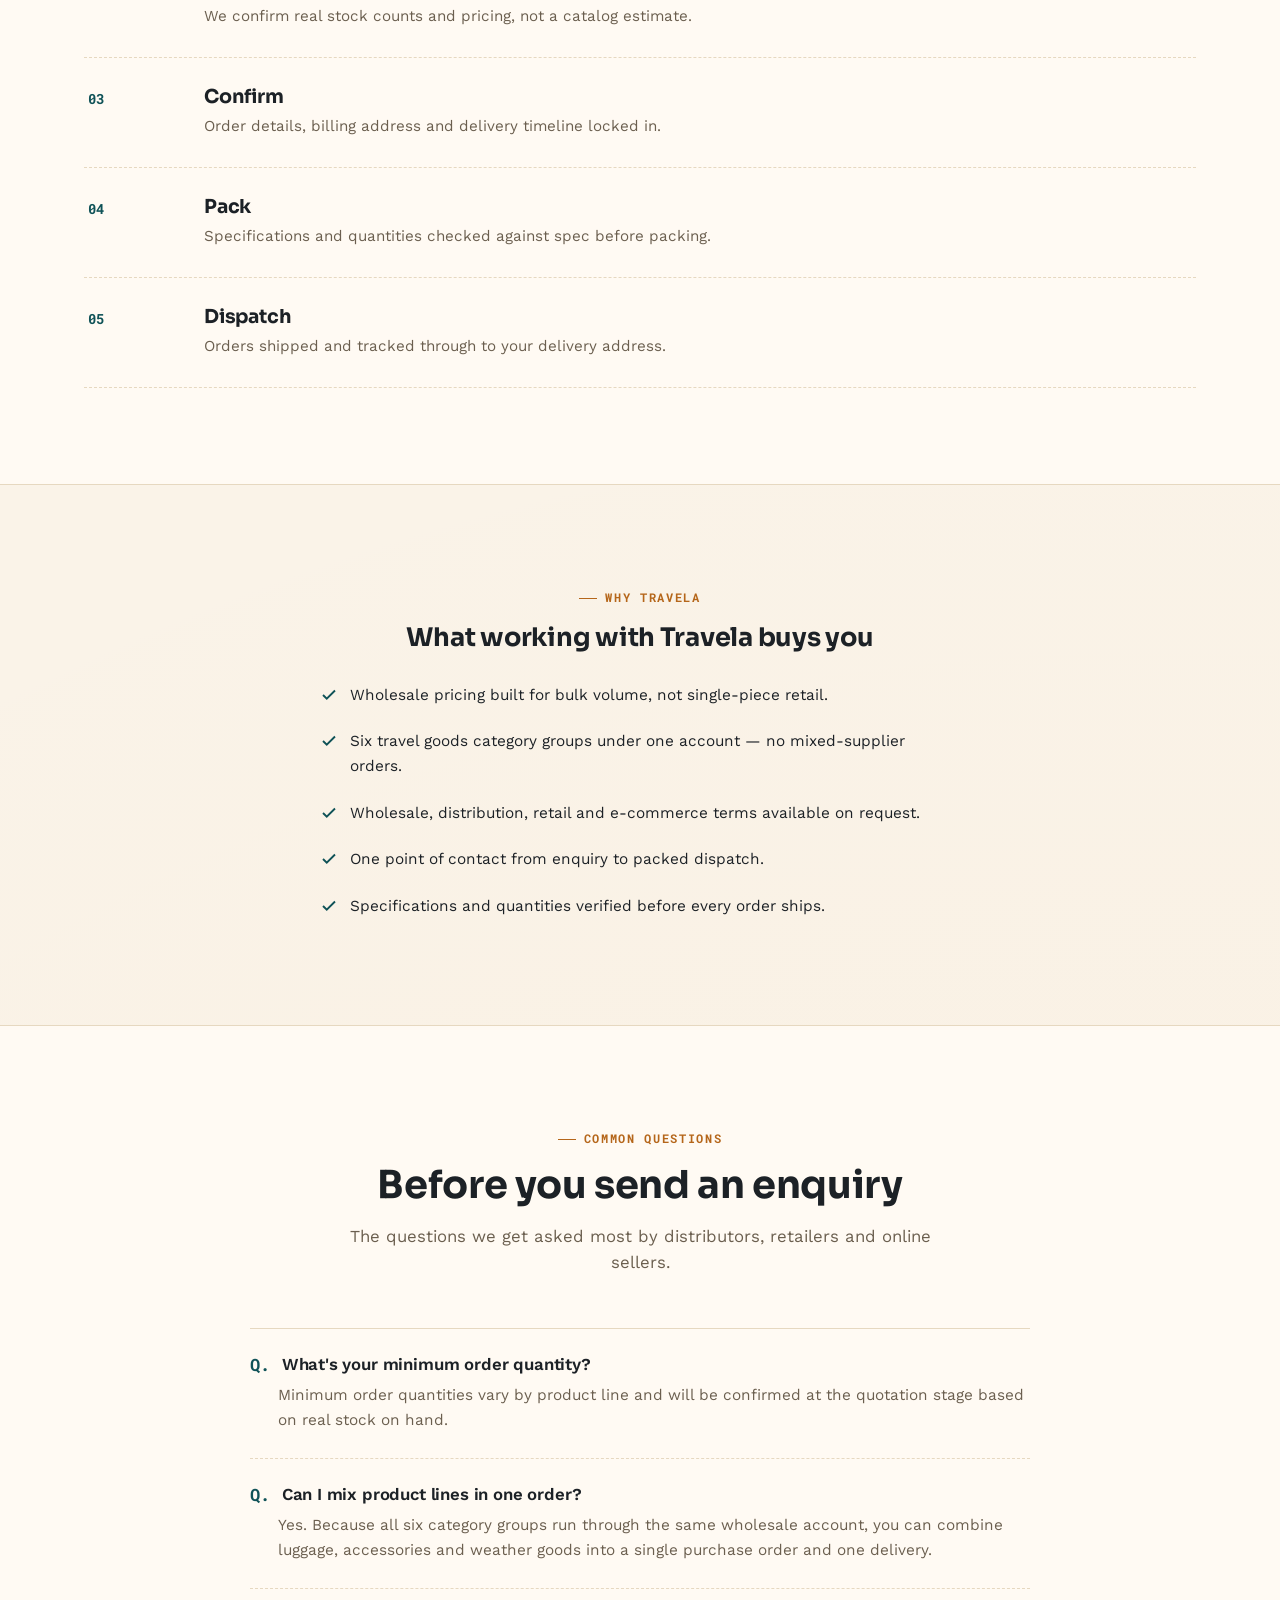
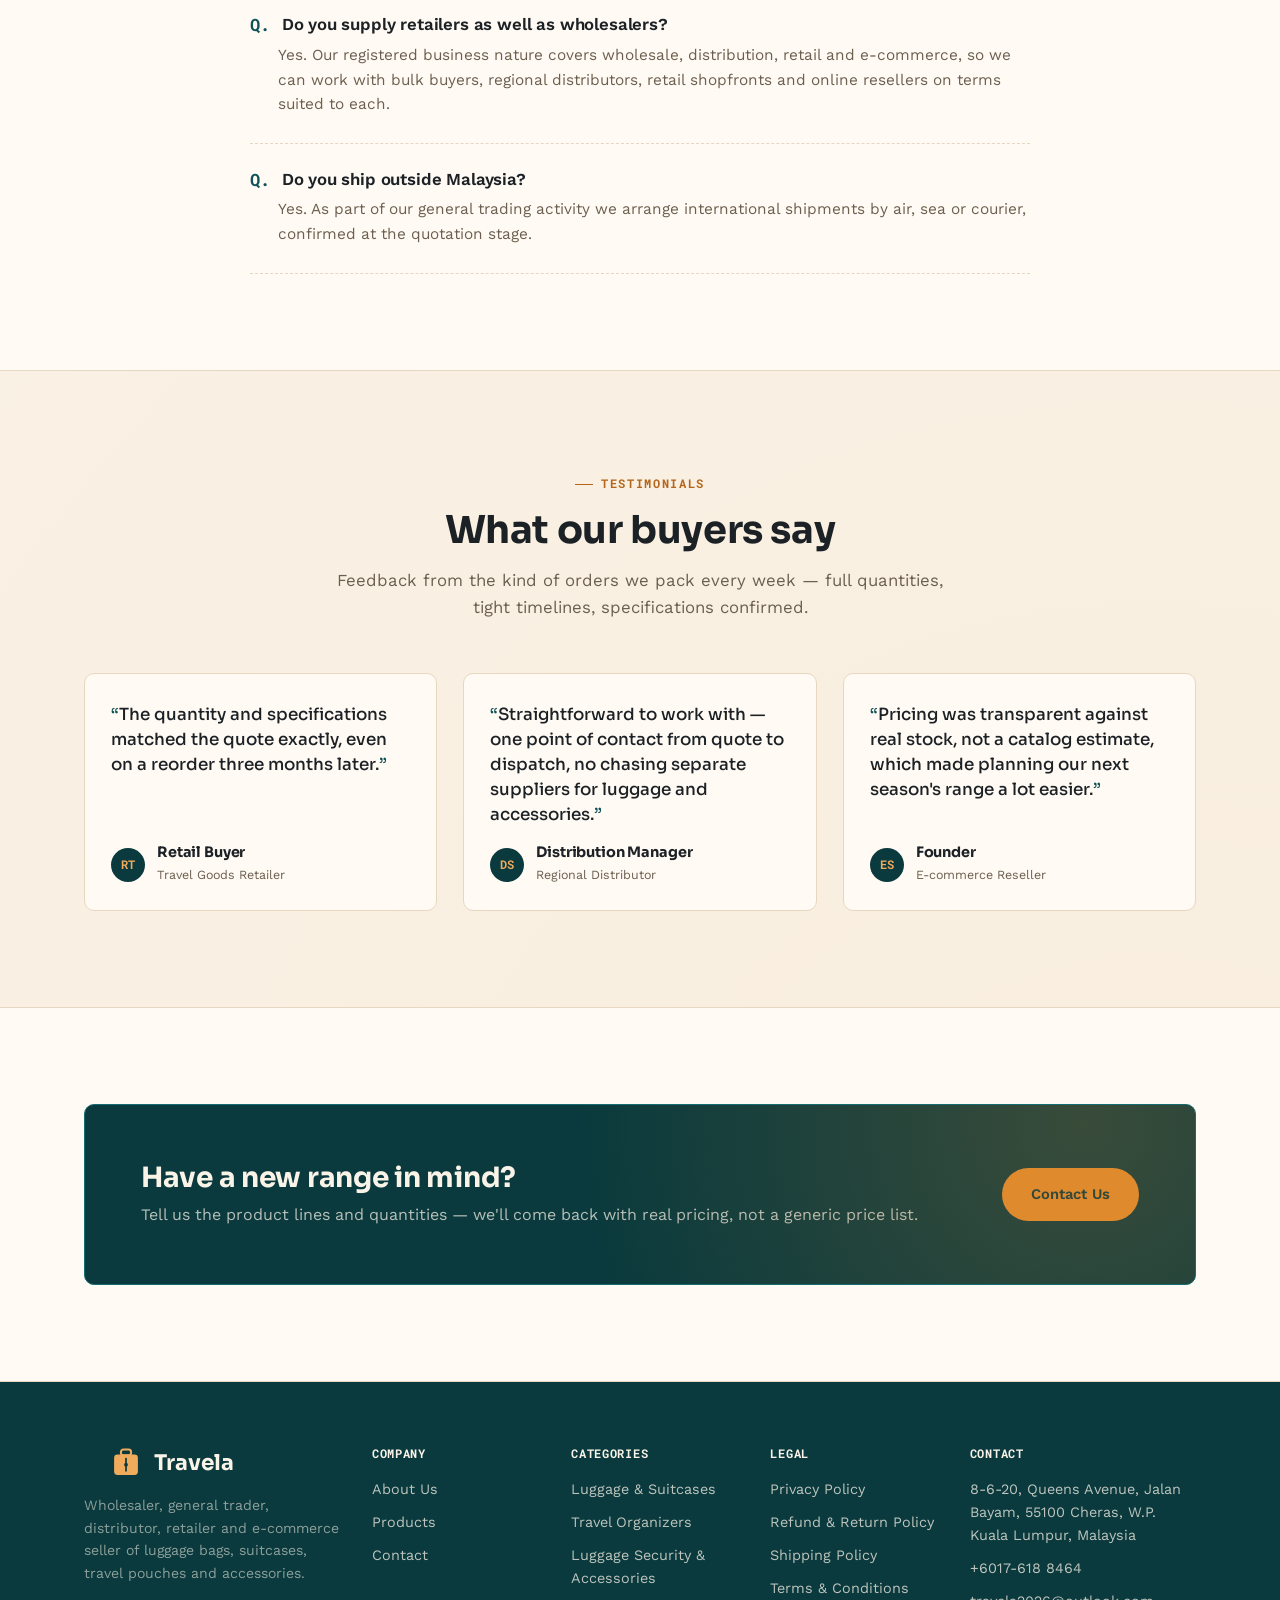
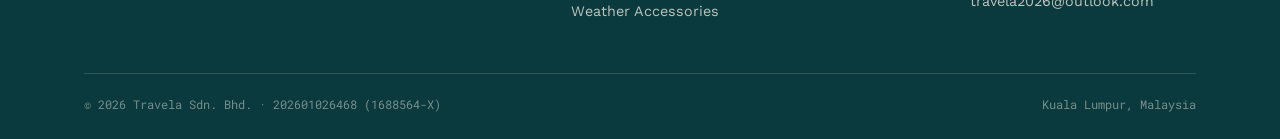
==== commit c2a531b4: "Redesign layout to differentiate from sibling sites, switch domain to travela.store Hero, category l" ====
--- a/about.html
+++ b/about.html
@@ -8,7 +8,7 @@
 <meta property="og:title" content="About Us | Travela Sdn. Bhd.">
 <meta property="og:description" content="Learn about Travela Sdn. Bhd. — company registration, business nature and what we offer as a wholesaler, general trader, distributor, retailer and e-commerce seller of luggage, bags and travel accessories.">
 <meta property="og:type" content="website">
-<meta property="og:url" content="https://travela.shop/about">
+<meta property="og:url" content="https://travela.store/about">
 <meta name="twitter:card" content="summary">
 <link rel="icon" type="image/svg+xml" href="assets/favicon.svg">
 <link rel="stylesheet" href="css/style.css">
@@ -98,48 +98,36 @@
       <span class="eyebrow">The Range</span>
       <h2 style="font-size:1.6rem;">Our six category groups, in detail</h2>
     </div>
-    <div class="rail rail--split">
-      <div class="rail-row" data-reveal>
-        <span class="rail-code mono">LUG</span>
-        <div class="rail-body">
-          <h3>Luggage &amp; Suitcases</h3>
-          <p>Hard-shell and soft-shell suitcases, luggage bags and travel duffels for retail and distribution.</p>
-        </div>
-      </div>
-      <div class="rail-row" data-reveal>
-        <span class="rail-code mono">ORG</span>
-        <div class="rail-body">
-          <h3>Travel Organizers</h3>
-          <p>Travel pouches, packing organizers and travel vacuum bags for space-saving packing.</p>
-        </div>
-      </div>
-      <div class="rail-row" data-reveal>
-        <span class="rail-code mono">SEC</span>
-        <div class="rail-body">
-          <h3>Luggage Security &amp; Accessories</h3>
-          <p>Luggage straps, bag tags, luggage scales, padlocks and hand carry bungee cords.</p>
-        </div>
-      </div>
-      <div class="rail-row" data-reveal>
-        <span class="rail-code mono">CMF</span>
-        <div class="rail-body">
-          <h3>Travel Comfort</h3>
-          <p>Travel pillows and comfort accessories for long-haul journeys.</p>
-        </div>
-      </div>
-      <div class="rail-row" data-reveal>
-        <span class="rail-code mono">DOC</span>
-        <div class="rail-body">
-          <h3>Passport &amp; Documents</h3>
-          <p>Passport cases and travel document holders.</p>
-        </div>
-      </div>
-      <div class="rail-row" data-reveal>
-        <span class="rail-code mono">WTR</span>
-        <div class="rail-body">
-          <h3>Weather Accessories</h3>
-          <p>Umbrellas, scarves, winter gloves and winter socks for seasonal travel.</p>
-        </div>
+    <div class="category-strip">
+      <div class="ticket-card" data-reveal>
+        <span class="tag-code mono">LUG</span>
+        <h3>Luggage &amp; Suitcases</h3>
+        <p>Hard-shell and soft-shell suitcases, luggage bags and travel duffels for retail and distribution.</p>
+      </div>
+      <div class="ticket-card" data-reveal>
+        <span class="tag-code mono">ORG</span>
+        <h3>Travel Organizers</h3>
+        <p>Travel pouches, packing organizers and travel vacuum bags for space-saving packing.</p>
+      </div>
+      <div class="ticket-card" data-reveal>
+        <span class="tag-code mono">SEC</span>
+        <h3>Luggage Security &amp; Accessories</h3>
+        <p>Luggage straps, bag tags, luggage scales, padlocks and hand carry bungee cords.</p>
+      </div>
+      <div class="ticket-card" data-reveal>
+        <span class="tag-code mono">CMF</span>
+        <h3>Travel Comfort</h3>
+        <p>Travel pillows and comfort accessories for long-haul journeys.</p>
+      </div>
+      <div class="ticket-card" data-reveal>
+        <span class="tag-code mono">DOC</span>
+        <h3>Passport &amp; Documents</h3>
+        <p>Passport cases and travel document holders.</p>
+      </div>
+      <div class="ticket-card" data-reveal>
+        <span class="tag-code mono">WTR</span>
+        <h3>Weather Accessories</h3>
+        <p>Umbrellas, scarves, winter gloves and winter socks for seasonal travel.</p>
       </div>
     </div>
     <div style="text-align:center; margin-top:32px;">
--- a/css/style.css
+++ b/css/style.css
@@ -479,86 +479,86 @@
   max-width: 640px;
   margin-bottom: 34px;
 }
-.hero-actions { display: flex; gap: 14px; flex-wrap: wrap; margin-bottom: 64px; }
-
-/* Hero lower row — boarding pass + inline quick facts */
-.hero-cover__foot {
-  display: grid;
-  grid-template-columns: 0.95fr 1.05fr;
-  gap: 56px;
-  align-items: center;
+.hero-actions { display: flex; gap: 14px; flex-wrap: wrap; margin-bottom: 28px; }
+.hero-stats-line {
+  display: flex;
+  flex-wrap: wrap;
+  gap: 10px 18px;
+  align-items: center;
+  font-family: 'Roboto Mono', monospace;
+  font-size: 0.84rem;
+  color: rgba(250,243,232,0.7);
+  padding-top: 24px;
   border-top: 1px solid rgba(250,243,232,0.14);
-  padding-top: 44px;
-}
-.hero-facts { display: grid; grid-template-columns: repeat(2, 1fr); gap: 28px 24px; }
-.hero-facts div strong {
-  display: block;
-  font-family: 'Roboto Mono', monospace;
-  font-size: 1.7rem;
-  font-weight: 700;
-  color: var(--amber-light);
-}
-.hero-facts div span { font-size: 0.82rem; color: rgba(250,243,232,0.68); }
-
-/* Boarding pass — hero signature panel, a ticket-stub card with a perforated tear line and barcode */
-.boarding-pass {
-  position: relative;
-  background: var(--panel);
-  color: var(--ink);
+}
+.hero-stats-line strong { color: var(--amber-light); font-weight: 700; }
+.hero-stats-line span.divider { color: rgba(250,243,232,0.3); }
+
+/* Dispatch strip — wide horizontal ticket, its own section below the hero (not embedded in it) */
+.dispatch-strip {
+  display: flex;
+  align-items: stretch;
+  background: var(--panel);
+  border: 1px solid var(--line);
   border-radius: var(--radius-lg);
-  box-shadow: var(--shadow-md);
-  transform: rotate(-1.4deg);
+  box-shadow: var(--shadow-sm);
   overflow: hidden;
 }
-.boarding-pass__head {
-  padding: 22px 26px 16px;
-  display: flex;
-  justify-content: space-between;
-  align-items: baseline;
-}
-.boarding-pass__head h3 {
-  font-family: 'Roboto Mono', monospace;
-  font-size: 0.8rem;
+.dispatch-strip__main {
+  flex: 1;
+  display: flex;
+  flex-wrap: wrap;
+  align-items: center;
+  gap: 32px;
+  padding: 28px 32px;
+}
+.dispatch-strip__title {
+  font-family: 'Roboto Mono', monospace;
+  font-size: 0.76rem;
   letter-spacing: 0.08em;
   text-transform: uppercase;
   font-weight: 700;
   color: var(--petrol-text);
-}
-.boarding-pass__head span { font-family: 'Roboto Mono', monospace; font-size: 0.7rem; color: var(--muted); }
-.boarding-pass__body { padding: 4px 26px 20px; display: grid; grid-template-columns: 1fr 1fr; gap: 16px 20px; }
-.boarding-pass__field dt {
-  font-family: 'Roboto Mono', monospace;
-  font-size: 0.64rem;
-  letter-spacing: 0.08em;
+  padding-right: 32px;
+  border-right: 1px dashed var(--line);
+}
+.dispatch-strip__title span {
+  display: block;
+  font-size: 0.68rem;
+  font-weight: 400;
+  letter-spacing: 0.03em;
+  text-transform: none;
+  color: var(--muted);
+  margin-top: 5px;
+}
+.dispatch-strip__field dt {
+  font-family: 'Roboto Mono', monospace;
+  font-size: 0.62rem;
+  letter-spacing: 0.06em;
   text-transform: uppercase;
   color: var(--muted);
   margin-bottom: 4px;
 }
-.boarding-pass__field dd { font-weight: 600; font-size: 0.95rem; }
-.boarding-pass__perf {
+.dispatch-strip__field dd { font-weight: 600; font-size: 0.92rem; }
+.dispatch-strip__stub {
+  flex-shrink: 0;
+  width: 150px;
+  background: var(--petrol-deep);
+  display: flex;
+  align-items: center;
+  justify-content: center;
   position: relative;
-  height: 0;
-  border-top: 2px dashed var(--line);
-  margin: 4px 0;
-}
-.boarding-pass__perf::before, .boarding-pass__perf::after {
+}
+.dispatch-strip__stub::before {
   content: "";
   position: absolute;
-  top: -11px;
-  width: 22px;
-  height: 22px;
-  border-radius: 50%;
-  background: var(--petrol-deep);
-}
-.boarding-pass__perf::before { left: -37px; }
-.boarding-pass__perf::after { right: -37px; }
-.boarding-pass__stub { padding: 18px 26px 24px; display: flex; align-items: center; justify-content: space-between; gap: 16px; }
-.boarding-pass__stub p { font-size: 0.86rem; color: var(--muted); max-width: 220px; }
-.boarding-pass__barcode {
-  flex-shrink: 0;
-  width: 84px;
-  height: 40px;
-  background-image: repeating-linear-gradient(90deg, var(--ink) 0px, var(--ink) 2px, transparent 2px, transparent 5px, var(--ink) 5px, var(--ink) 6px, transparent 6px, transparent 10px);
+  left: 0; top: 0; bottom: 0;
+  border-left: 2px dashed rgba(250,243,232,0.3);
+}
+.dispatch-strip__barcode {
+  width: 90px;
+  height: 44px;
+  background-image: repeating-linear-gradient(90deg, var(--sand) 0px, var(--sand) 2px, transparent 2px, transparent 5px, var(--sand) 5px, var(--sand) 6px, transparent 6px, transparent 10px);
 }
 
 /* Spec bar — flight-info-board style single-row strip, not a boxed feature grid */
@@ -587,48 +587,28 @@
 .grid--3 { grid-template-columns: repeat(3, 1fr); }
 .grid--2 { grid-template-columns: repeat(2, 1fr); }
 
-/* Luggage tag — category cards shaped like a real hand-luggage tag */
-.luggage-tag {
+/* Ticket card — category cards with a torn-corner silhouette, wrapped in a flex row (not a scroll rail or plain grid) */
+.category-strip { display: flex; flex-wrap: wrap; gap: 22px; }
+.ticket-card {
+  flex: 1 1 260px;
+  max-width: 320px;
   background: var(--panel);
   border: 1px solid var(--line);
-  border-radius: var(--radius-lg) var(--radius-lg) var(--radius-lg) 22px;
-  padding: 28px 22px 24px;
-  position: relative;
+  border-top: 3px solid var(--petrol);
+  clip-path: polygon(0 0, 100% 0, 100% 100%, 22px 100%, 0 calc(100% - 22px));
+  padding: 26px 24px 36px;
   transition: transform 0.25s cubic-bezier(0.2,0.7,0.3,1), box-shadow 0.25s ease, border-color 0.25s ease;
 }
-.luggage-tag:hover { transform: translateY(-4px); box-shadow: var(--shadow-md); border-color: var(--petrol); }
-.luggage-tag .tag-hole {
-  position: absolute;
-  bottom: 14px;
-  left: 16px;
-  width: 13px;
-  height: 13px;
-  border-radius: 50%;
-  background: var(--sand);
-  border: 2px solid var(--line);
-}
-.luggage-tag .tag-code {
+.ticket-card:hover { transform: translateY(-4px); box-shadow: var(--shadow-md); border-color: var(--petrol); }
+.ticket-card .tag-code {
   font-family: 'Roboto Mono', monospace;
   font-size: 0.68rem;
   color: var(--petrol-text);
   letter-spacing: 0.05em;
   font-weight: 700;
 }
-.luggage-tag h3 { font-size: 1.15rem; margin: 12px 0 8px; }
-.luggage-tag p { font-size: 0.9rem; color: var(--muted); }
-
-/* Category rail — horizontal scroll-snap strip */
-.category-rail {
-  display: flex;
-  gap: 20px;
-  overflow-x: auto;
-  scroll-snap-type: x mandatory;
-  padding: 6px 6px 22px;
-  margin: 0 -6px;
-}
-.category-rail .luggage-tag { flex: 0 0 240px; scroll-snap-align: start; }
-.category-rail::-webkit-scrollbar { height: 6px; }
-.category-rail::-webkit-scrollbar-thumb { background: var(--line); border-radius: 999px; }
+.ticket-card h3 { font-size: 1.12rem; margin: 12px 0 8px; }
+.ticket-card p { font-size: 0.9rem; color: var(--muted); }
 
 /* Stat strip */
 .stat-strip { display: grid; grid-template-columns: repeat(4, 1fr); border-top: 1px solid var(--line); border-bottom: 1px solid var(--line); background: var(--panel); }
@@ -643,6 +623,29 @@
 .trust-line div:first-child { border-left: none; }
 .trust-line h3 { font-size: 1.1rem; margin-bottom: 6px; }
 .trust-line p { color: var(--muted); font-size: 0.9rem; }
+
+/* Value badge — core values as a stamp-icon grid, not a numbered list */
+.value-badge {
+  background: var(--panel);
+  border: 1px solid var(--line);
+  border-radius: var(--radius-lg);
+  padding: 30px 24px;
+  text-align: center;
+}
+.value-badge__icon {
+  width: 52px;
+  height: 52px;
+  border-radius: 50%;
+  background: var(--petrol-deep);
+  color: var(--amber-light);
+  display: flex;
+  align-items: center;
+  justify-content: center;
+  margin: 0 auto 18px;
+  border: 3px solid var(--amber);
+}
+.value-badge h3 { font-size: 1.05rem; margin-bottom: 8px; }
+.value-badge p { color: var(--muted); font-size: 0.9rem; }
 
 /* Product catalog — shared card, shop layout with sidebar filter */
 .shop-toolbar { display: flex; align-items: center; justify-content: space-between; gap: 20px; flex-wrap: wrap; margin-bottom: 32px; padding-bottom: 20px; border-bottom: 1px solid var(--line); }
@@ -897,10 +900,6 @@
 }
 .rail-body h3 { font-size: 1.2rem; margin-bottom: 6px; }
 .rail-body p { color: var(--muted); font-size: 0.95rem; max-width: 640px; }
-.rail--split { display: grid; grid-template-columns: 1fr 1fr; column-gap: 32px; border-top: 1px solid var(--line); }
-.rail--split .rail-row { border-bottom: 1px dashed var(--line); }
-.rail--split .rail-row:nth-child(odd) { border-right: 1px dashed var(--line); padding-right: 24px; }
-.rail--split .rail-row:nth-child(even) { padding-left: 24px; }
 
 /* FAQ — plain question/answer rows, no accordion chrome */
 .faq-list { border-top: 1px solid var(--line); max-width: 780px; margin: 0 auto; }
@@ -1145,8 +1144,6 @@
 
 /* Responsive */
 @media (max-width: 900px) {
-  .hero-cover__foot { grid-template-columns: 1fr; gap: 32px; }
-  .hero-facts { grid-template-columns: repeat(2, 1fr); }
   .grid--4 { grid-template-columns: repeat(2, 1fr); }
   .grid--3 { grid-template-columns: repeat(2, 1fr); }
   .two-col { grid-template-columns: 1fr; gap: 32px; }
@@ -1161,14 +1158,13 @@
   .trust-line div:first-child { border-top: none; }
   .compass-panel { grid-template-columns: 1fr; }
   .compass-panel__divider { display: none; }
-  .rail--split { grid-template-columns: 1fr; }
-  .rail--split .rail-row:nth-child(odd) { border-right: none; padding-right: 4px; }
-  .rail--split .rail-row:nth-child(even) { padding-left: 4px; }
   .shop-layout { grid-template-columns: 1fr; }
   .shop-sidebar { position: static; flex-direction: row; flex-wrap: wrap; gap: 8px; }
   .shop-sidebar button { width: auto; border: 1px solid var(--line); border-radius: 999px; padding: 8px 14px; }
   .product-detail { grid-template-columns: 1fr; }
-  .boarding-pass__body { grid-template-columns: 1fr; }
+  .dispatch-strip { flex-direction: column; }
+  .dispatch-strip__stub { width: auto; padding: 18px 0; }
+  .dispatch-strip__stub::before { display: none; }
 }
 
 @media (max-width: 720px) {
@@ -1210,10 +1206,8 @@
   .product-detail__buy .btn { width: 100%; }
   .spec-bar__item { padding: 16px 20px; border-left: none; border-top: 1px dashed rgba(250,243,232,0.25); flex: 1 1 45%; }
   .spec-bar__item:first-child { border-top: none; }
-  .hero-facts { grid-template-columns: 1fr; }
-  .category-rail .luggage-tag { flex-basis: 200px; }
-  .boarding-pass { transform: rotate(0); }
-  .boarding-pass__perf::before, .boarding-pass__perf::after { display: none; }
+  .dispatch-strip__title { border-right: none; border-bottom: 1px dashed var(--line); padding: 0 0 16px; width: 100%; }
+  .ticket-card { flex-basis: 100%; max-width: none; }
 
   /* Prevent iOS Safari from auto-zooming on focus (triggers under 16px) */
   .form-row input, .form-row select, .form-row textarea, .qty-input { font-size: 16px; }
